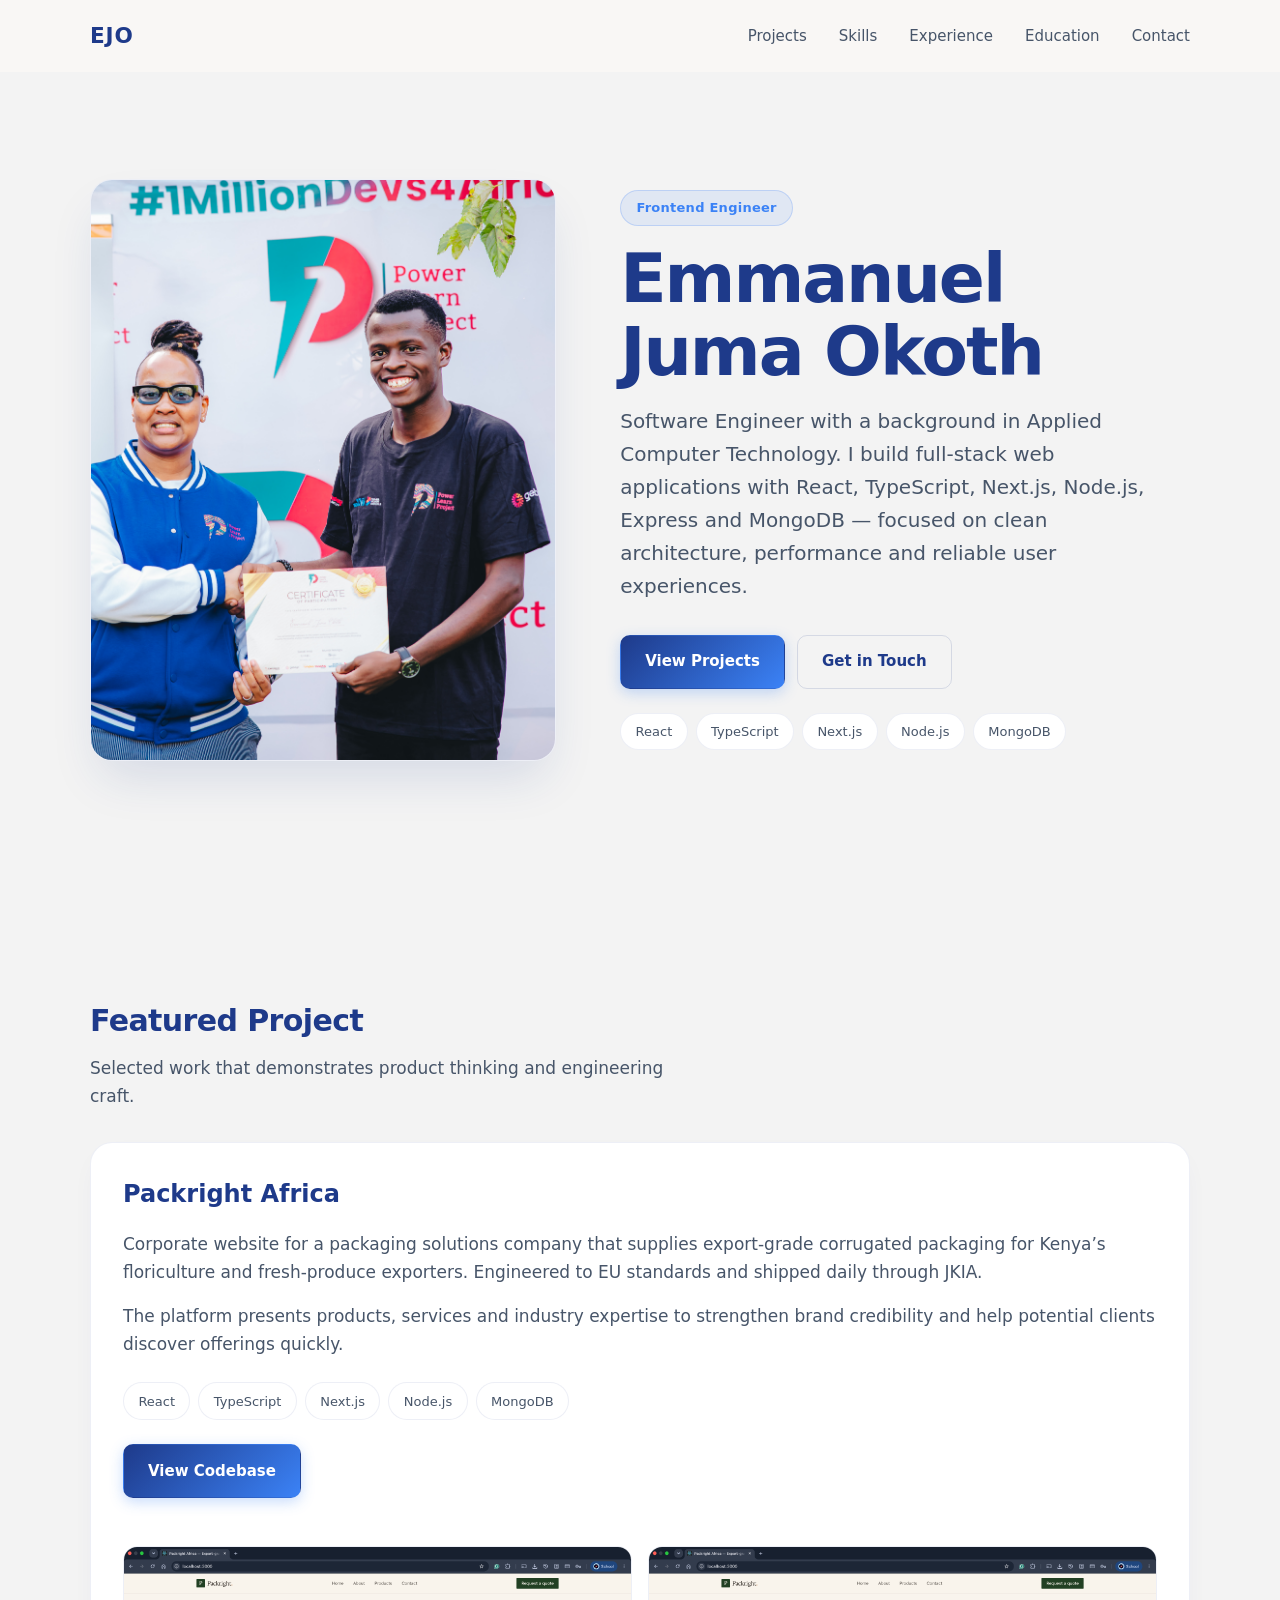
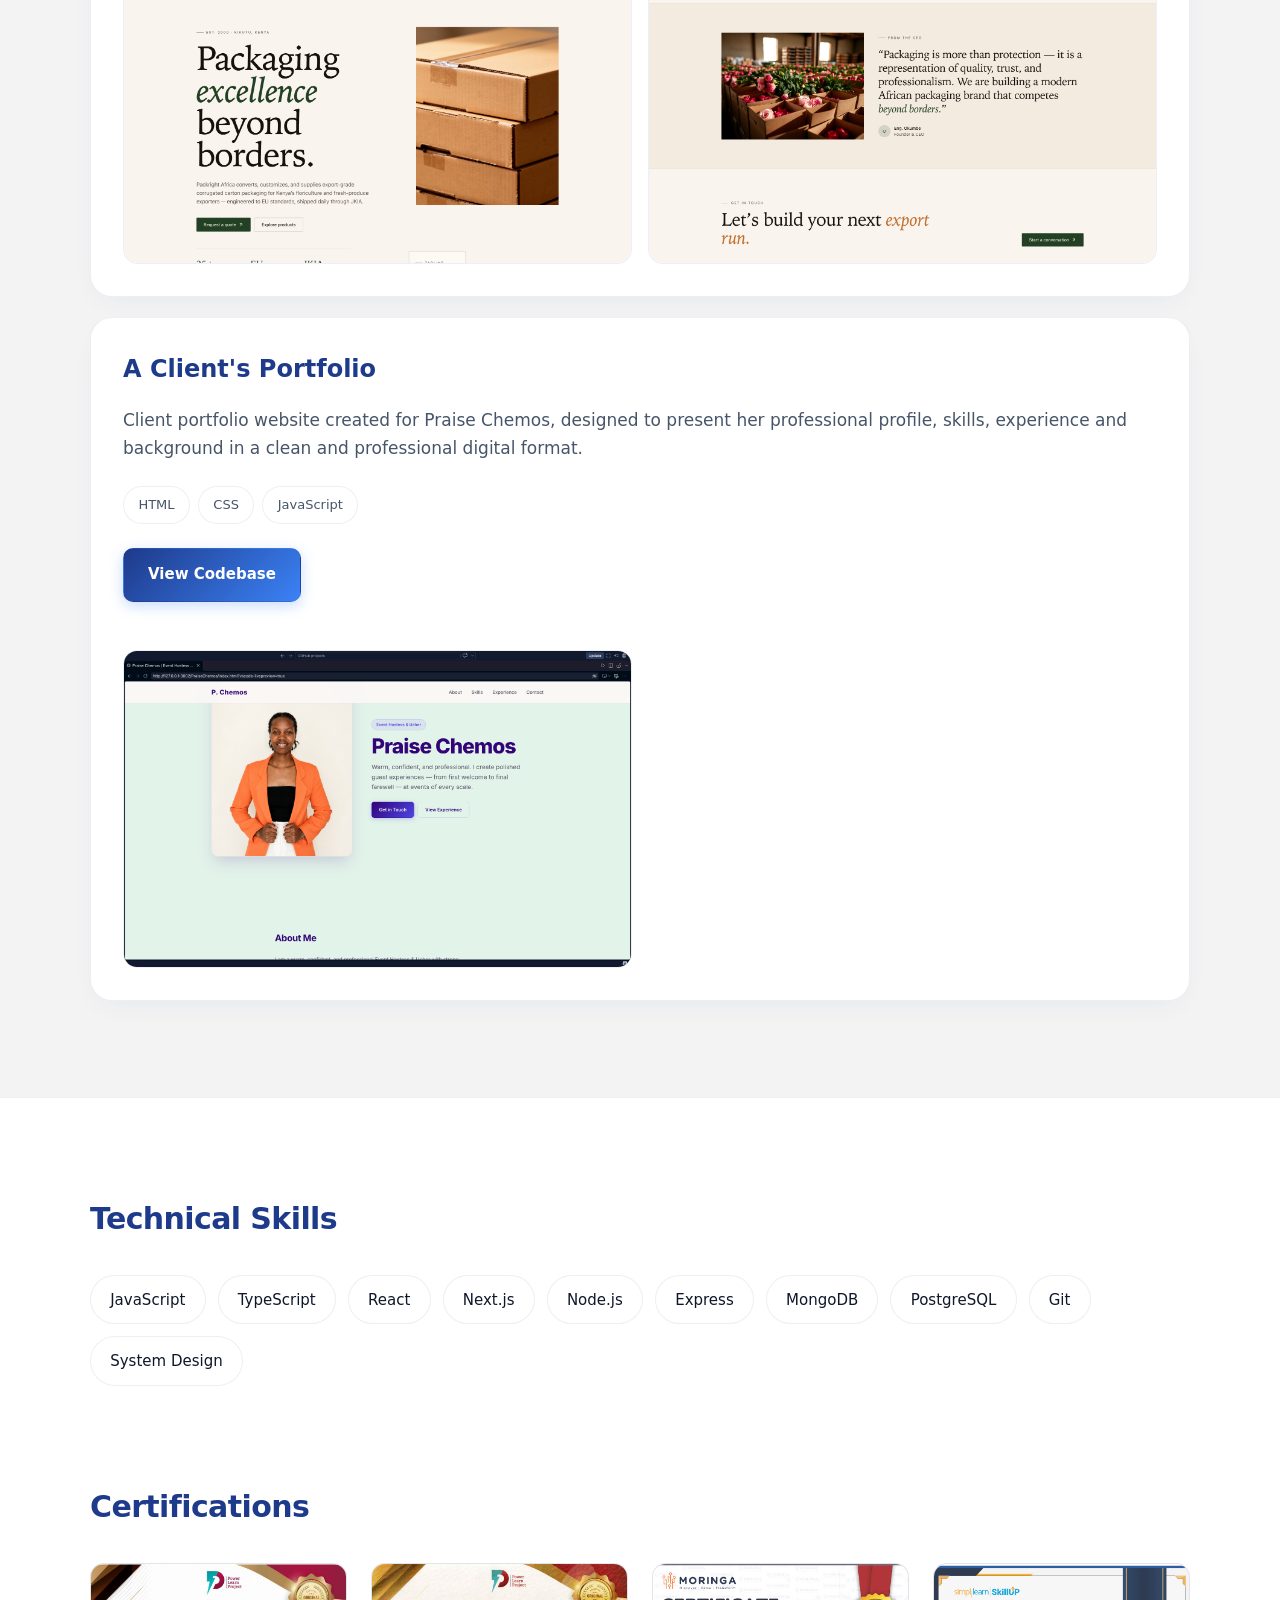
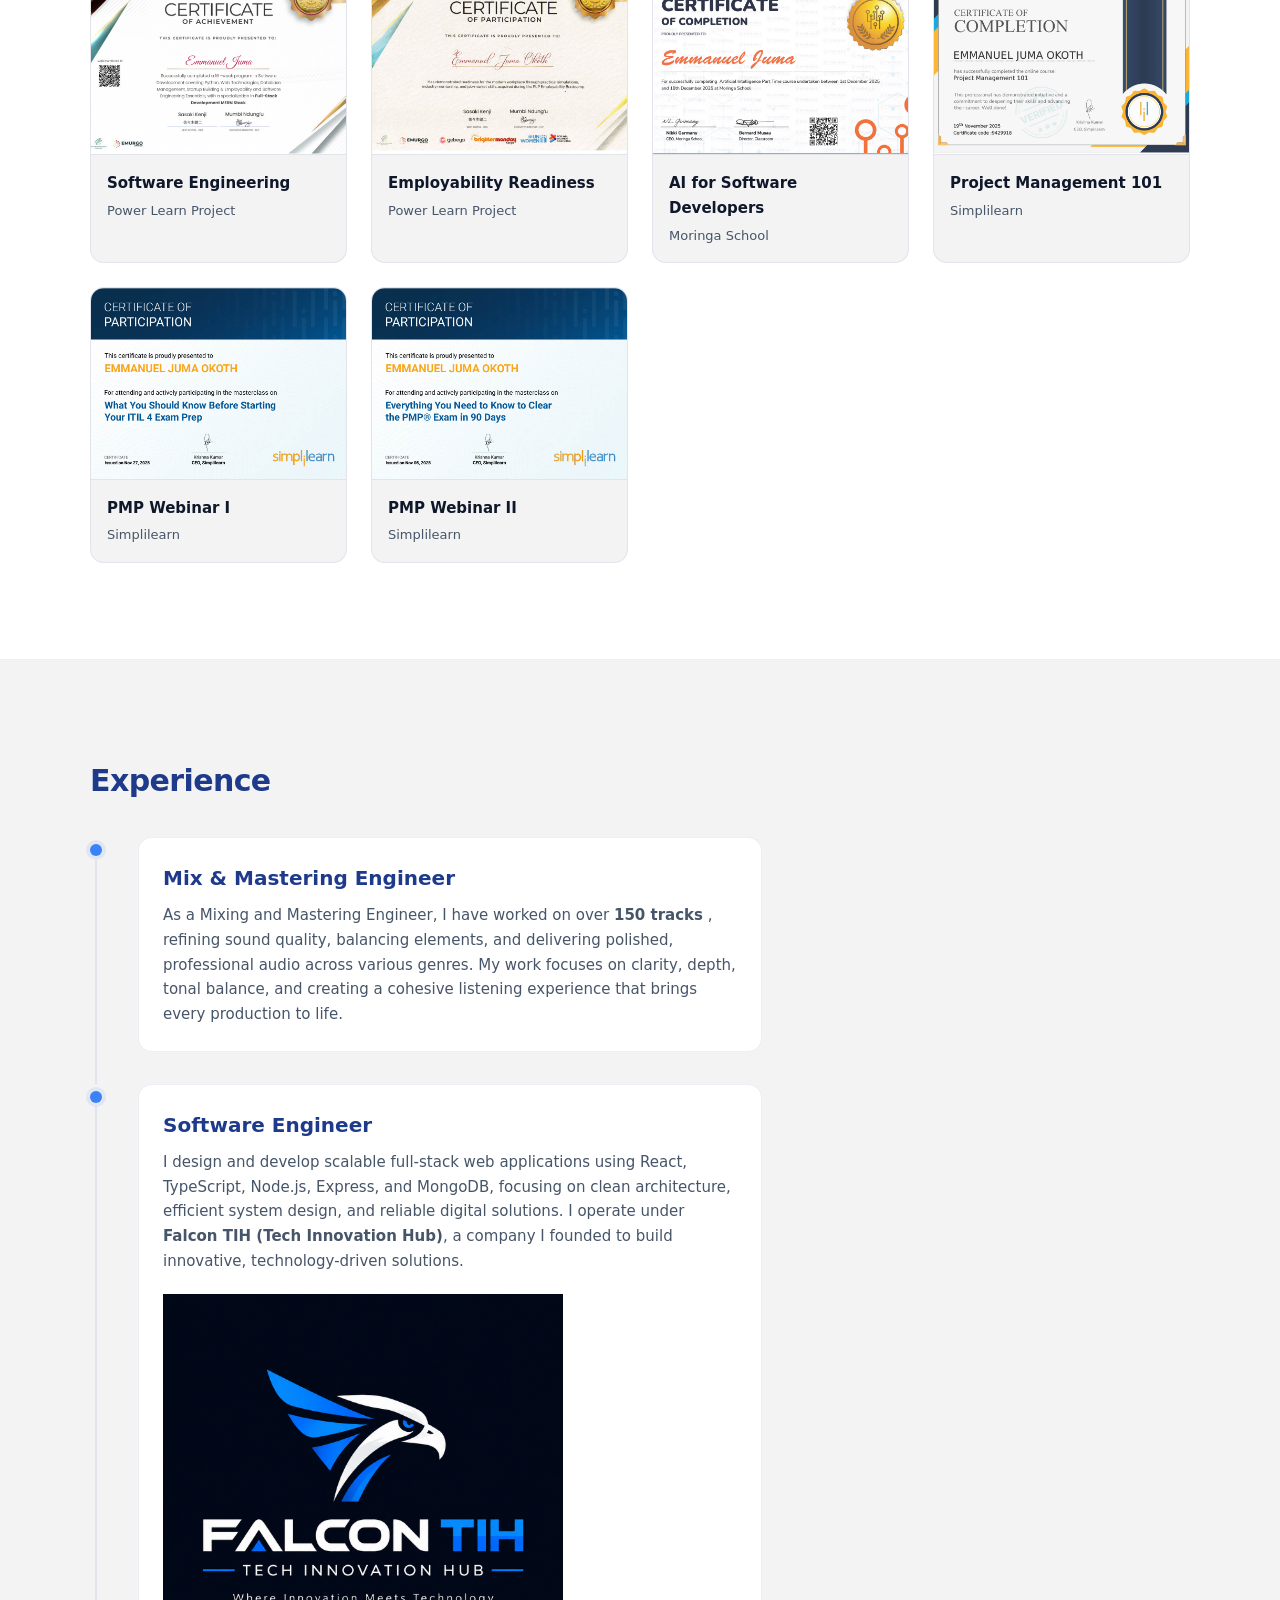
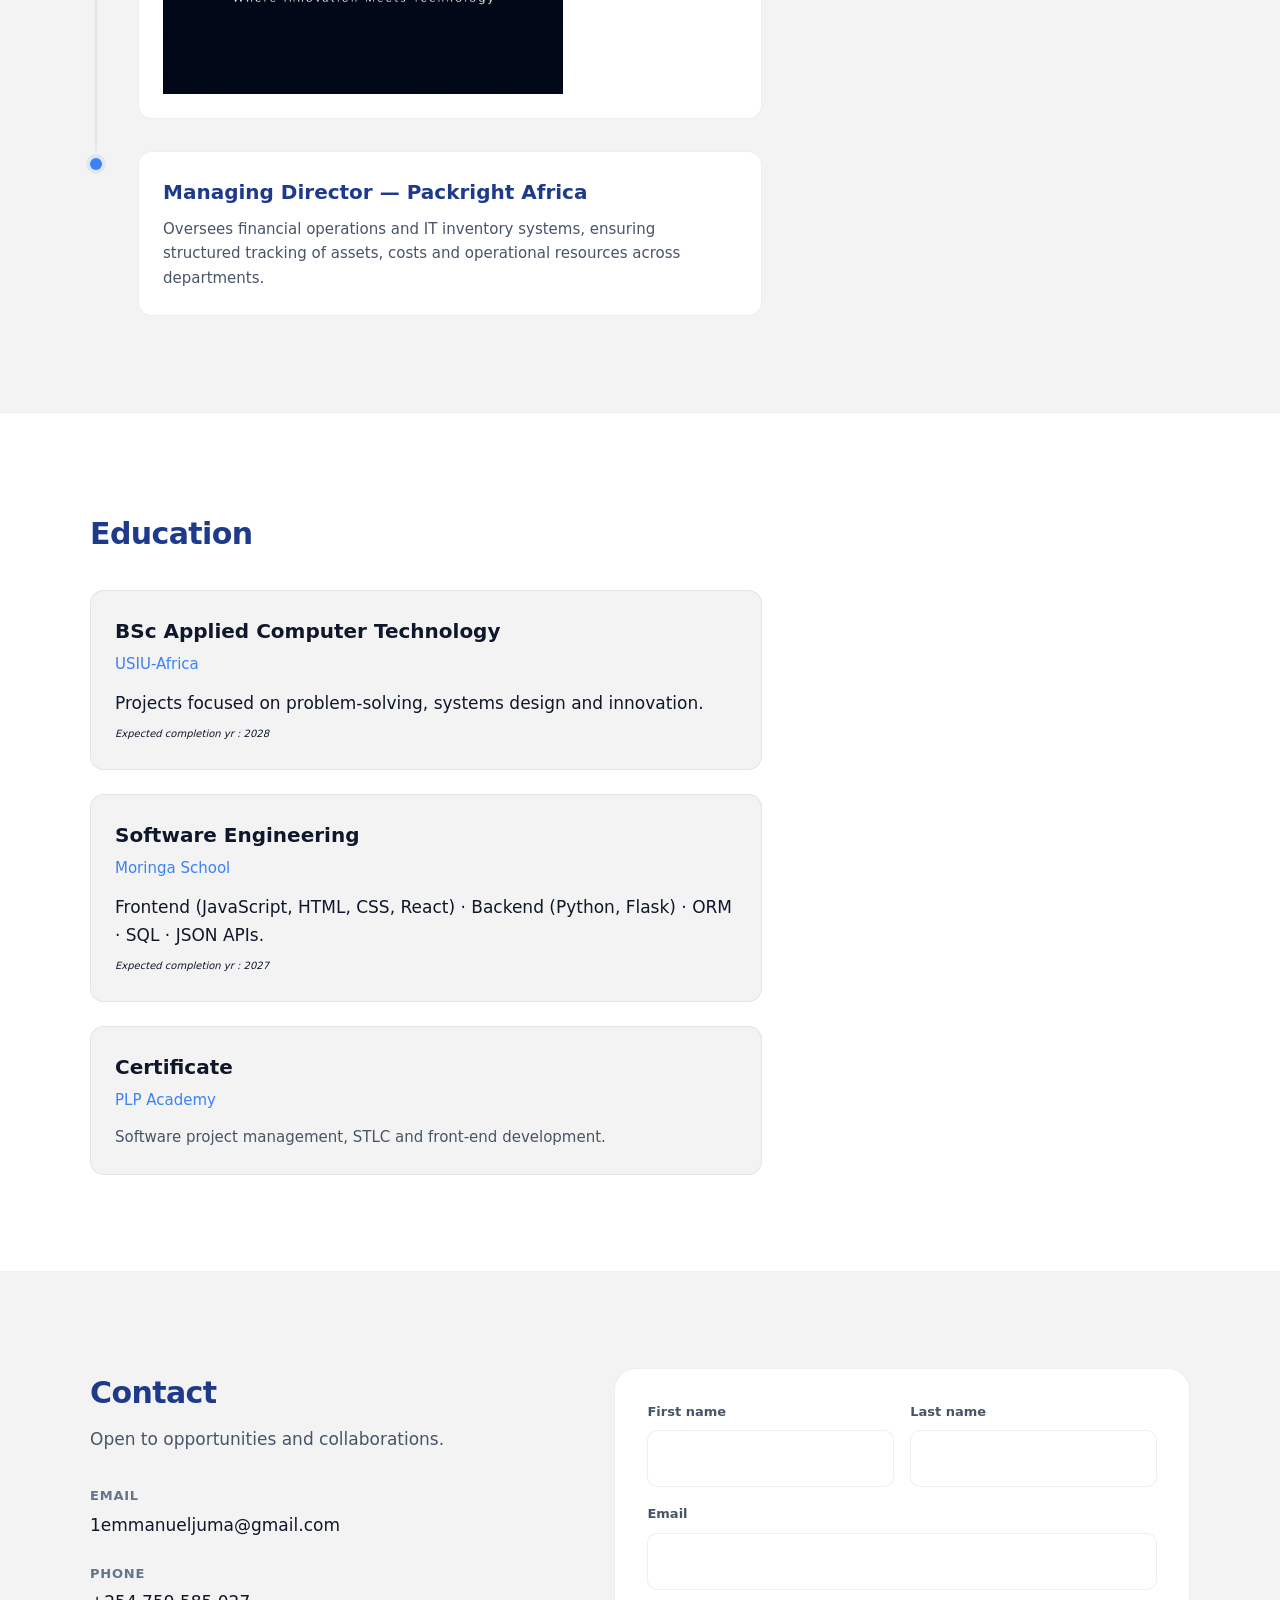
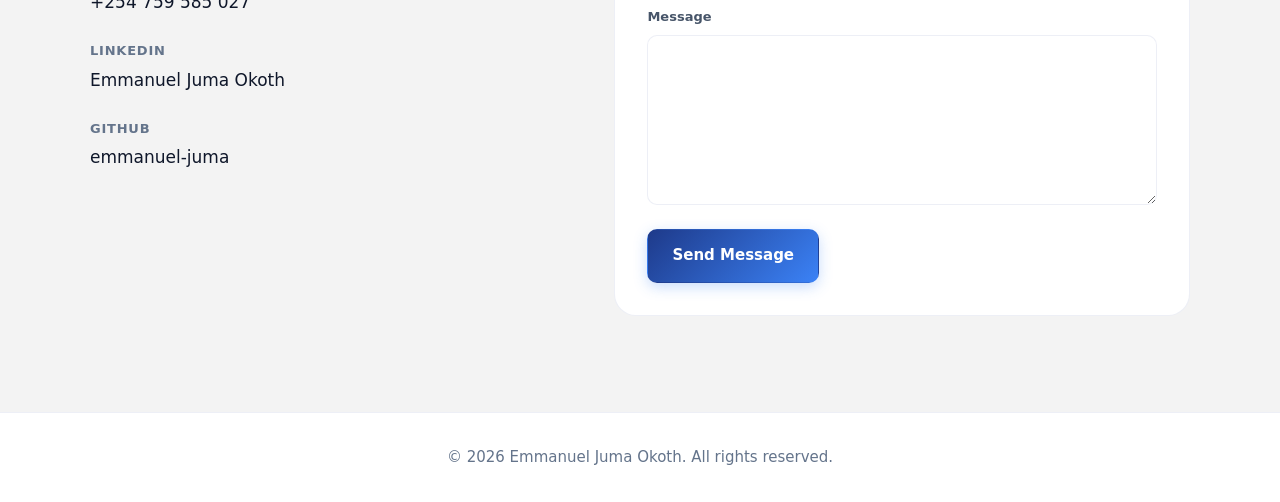
==== index.html @ f53eecf8 "changed work experience and client description" ====
<!DOCTYPE html>
<html lang="en">
<head>
  <meta charset="UTF-8" />
  <meta name="viewport" content="width=device-width, initial-scale=1.0" />
  <meta name="description" content="Emmanuel Juma Okoth — Software Engineer building full-stack applications with React, TypeScript, Next.js, Node.js and MongoDB." />
  <title>Emmanuel Juma Okoth | Software Engineer</title>

  <link rel="preconnect" href="https://fonts.googleapis.com" />
  <link rel="preconnect" href="https://fonts.gstatic.com" crossorigin />
  <link href="https://fonts.googleapis.com/css2?family=Inter:wght@400;500;600;700;800&display=swap" rel="stylesheet" />
  <link rel="stylesheet" href="portfolio.css" />
  <script src="portfolio.js" defer></script>
</head>
<body>
  <a class="skip-link" href="#main">Skip to content</a>

  <header class="header" id="header">
    <div class="container nav">
      <a href="#" class="logo" aria-label="Emmanuel Juma Okoth — Home">EJO</a>

      <nav id="nav" aria-label="Primary">
        <a href="#projects">Projects</a>
        <a href="#skills">Skills</a>
        <a href="#experience">Experience</a>
        <a href="#education">Education</a>
        <a href="#contact">Contact</a>
      </nav>

      <button
        class="menu-btn"
        id="menuBtn"
        aria-label="Toggle menu"
        aria-expanded="false"
        aria-controls="nav"
      >
        <span class="menu-icon"></span>
      </button>
    </div>
  </header>

  <main id="main">
    <!-- Hero -->
    <section class="hero" aria-labelledby="hero-heading">
      <div class="container hero-grid">
        <div class="hero-visual">
          <div class="hero-card">
            <img
              src="assets/MVK_7943.jpg"
              alt="Portrait of Emmanuel Juma Okoth"
              width="480"
              height="600"
              loading="eager"
            />
          </div>
        </div>

        <div class="hero-content">
          <p class="badge">Frontend Engineer</p>
          <h1 id="hero-heading">Emmanuel Juma Okoth</h1>
          <p class="subtitle">
            Software Engineer with a background in Applied Computer Technology.
            I build full-stack web applications with React, TypeScript, Next.js,
            Node.js, Express and MongoDB — focused on clean architecture,
            performance and reliable user experiences.
          </p>
          <div class="cta">
            <a href="#projects" class="btn primary">View Projects</a>
            <a href="#contact" class="btn ghost">Get in Touch</a>
          </div>
          <div class="chips" aria-label="Core technologies">
            <span>React</span>
            <span>TypeScript</span>
            <span>Next.js</span>
            <span>Node.js</span>
            <span>MongoDB</span>
          </div>
        </div>
      </div>
    </section>

    <!-- Projects -->
    <section id="projects" class="section" aria-labelledby="projects-heading">
      <div class="container">
        <header class="section-header">
          <h2 id="projects-heading">Featured Project</h2>
          <p class="section-lead">Selected work that demonstrates product thinking and engineering craft.</p>
        </header>

        <article class="project-card">
          <div class="project-body">
            <h3>Packright Africa</h3>
            <p>
              Corporate website for a packaging solutions company that supplies
              export-grade corrugated packaging for Kenya’s floriculture and
              fresh-produce exporters. Engineered to EU standards and shipped
              daily through JKIA.
            </p>
            <p>
              The platform presents products, services and industry expertise
              to strengthen brand credibility and help potential clients
              discover offerings quickly.
            </p>

            <div class="chips">
              <span>React</span>
              <span>TypeScript</span>
              <span>Next.js</span>
              <span>Node.js</span>
              <span>MongoDB</span>
            </div>

            <div class="project-actions">
              <a
                href="https://github.com/emmanuel-juma/Packright-Africa"
                target="_blank"
                rel="noopener noreferrer"
                class="btn primary"
              >
                View Codebase
              </a>
            </div>
          </div>

          <div class="project-gallery" aria-label="Project screenshots">
            <img src="assets/Screenshot 2026-10-05 at 4.18.38 PM.png" alt="Packright Africa — homepage" loading="lazy" />
            <img src="assets/Screenshot 2026-10-05 at 4.18.46 PM.png" alt="Packright Africa — products view" loading="lazy" />
            
          </div>
        </article>

        <article class="project-card">
          <div class="project-body">
            <h3>A Client's Portfolio</h3>
            <p>
              Client portfolio website created for Praise Chemos, designed to present her professional profile, skills, experience and background in a clean and professional digital format.
            </p>
            <div class="chips">
              <span>HTML</span>
              <span>CSS</span>
              <span>JavaScript</span>
            </div>
            <div class="project-actions">
                <a
                href="https://github.com/emmanuel-juma/Praise-Chemos"
                target="_blank"
                rel="noopener noreferrer"
                class="btn primary"
              >
                View Codebase
              </a>
            </div>
          </div>
           <div class="project-gallery" aria-label="Project screenshots">
              <img src="assets/Screenshot 2026-10-07 at 7.28.34 PM.png" alt="Praise Chemos — homepage" loading="lazy">
            </div>
        </article>
      </div>
    </section>

    <!-- Skills & Certifications -->
    <section id="skills" class="section section-alt" aria-labelledby="skills-heading">
      <div class="container">
        <header class="section-header">
          <h2 id="skills-heading">Technical Skills</h2>
        </header>

        <ul class="skills-grid">
          <li>JavaScript</li>
          <li>TypeScript</li>
          <li>React</li>
          <li>Next.js</li>
          <li>Node.js</li>
          <li>Express</li>
          <li>MongoDB</li>
          <li>PostgreSQL</li>
          <li>Git</li>
          <li>System Design</li>
        </ul>

        <header class="section-header section-header--sub">
          <h2 id="certs-heading">Certifications</h2>
        </header>

        <div class="certs-grid">
          <article class="cert-card">
            <img src="assets/1791362131242-e9491d8e-8f80-4d2a-bb1b-e94476321d9c_1.jpg" alt="Software Engineering certificate — Power Learn Project" loading="lazy" />
            <div class="cert-meta">
              <h3>Software Engineering</h3>
              <p>Power Learn Project</p>
            </div>
          </article>

          <article class="cert-card">
            <img src="assets/1791362645053-b399a846-9825-496c-a555-1e44f763dd67_1.jpg" alt="Employability Readiness certificate — Power Learn Project" loading="lazy" />
            <div class="cert-meta">
              <h3>Employability Readiness</h3>
              <p>Power Learn Project</p>
            </div>
          </article>

          <article class="cert-card">
            <img src="assets/1791362341947-6ef8224e-3f66-4c68-aab9-a69ad17c1174_1.jpg" alt="AI for Software Developers certificate — Moringa School" loading="lazy" />
            <div class="cert-meta">
              <h3>AI for Software Developers</h3>
              <p>Moringa School</p>
            </div>
          </article>

          <article class="cert-card">
            <img src="assets/1791362209930-2b272547-ccce-4faa-bf30-1cd77b368903_1.jpg" alt="Project Management 101 certificate — Simplilearn" loading="lazy" />
            <div class="cert-meta">
              <h3>Project Management 101</h3>
              <p>Simplilearn</p>
            </div>
          </article>

          <article class="cert-card">
            <img src="assets/1791362579802-5bae0c51-5332-493a-b003-fb2bd2086be4_1.jpg" alt="PMP Webinar I certificate — Simplilearn" loading="lazy" />
            <div class="cert-meta">
              <h3>PMP Webinar I</h3>
              <p>Simplilearn</p>
            </div>
          </article>

          <article class="cert-card">
            <img src="assets/1791362464400-b56d6699-5f3a-4c0b-81b5-06ec3b674a99_1.jpg" alt="PMP Webinar II certificate — Simplilearn" loading="lazy" />
            <div class="cert-meta">
              <h3>PMP Webinar II</h3>
              <p>Simplilearn</p>
            </div>
          </article>
        </div>
      </div>
    </section>

    <!-- Experience -->
    <section id="experience" class="section" aria-labelledby="experience-heading">
      <div class="container">
        <header class="section-header">
          <h2 id="experience-heading">Experience</h2>
        </header>

        <ol class="timeline">
          <li class="timeline-item">
            <div class="timeline-marker" aria-hidden="true"></div>
            <div class="timeline-content">
              <h3>Mix & Mastering Engineer</h3>
              <p>
                As a Mixing and Mastering Engineer, I have worked on over <strong>150 tracks</strong> , refining sound quality, balancing elements, and delivering polished, professional audio across various genres. My work focuses on clarity, depth, tonal balance, and creating a cohesive listening experience that brings every production to life.
              </p>
            </div>
          </li>

          <li class="timeline-item">
            <div class="timeline-marker" aria-hidden="true"></div>
            <div class="timeline-content">
              <h3>Software Engineer</h3>
              <p>
               I design and develop scalable full-stack web applications using React, TypeScript, Node.js, Express, and MongoDB, focusing on clean architecture, efficient system design, and reliable digital solutions. I operate under <strong>Falcon TIH (Tech Innovation Hub)</strong>, a company I founded to build innovative, technology-driven solutions.
              </p>
              <img src="assets/ba61d166-2e27-4fd8-9d06-df385133708d.png" alt="company logo"  style="margin-top: 20px; height: 400px; " loading="lazy">
            </div>
          </li>

          <li class="timeline-item">
            <div class="timeline-marker" aria-hidden="true"></div>
            <div class="timeline-content">
              <h3>Managing Director — Packright Africa</h3>
              <p>
                Oversees financial operations and IT inventory systems, ensuring
                structured tracking of assets, costs and operational resources
                across departments.
              </p>
            </div>
          </li>
        </ol>
      </div>
    </section>

    <!-- Education -->
    <section id="education" class="section section-alt" aria-labelledby="education-heading">
      <div class="container">
        <header class="section-header">
          <h2 id="education-heading">Education</h2>
        </header>

        <div class="edu-list">
          <article class="edu-item">
            <h3>BSc Applied Computer Technology</h3>
            <p class="edu-org">USIU-Africa</p>
            <p>Projects focused on problem-solving, systems design and innovation.</p>
            <em style="font-size: x-small;">Expected completion yr : 2028</em>
          </article>

          <article class="edu-item">
            <h3>Software Engineering</h3>
            <p class="edu-org">Moringa School</p>
            <p>
              Frontend (JavaScript, HTML, CSS, React) · Backend (Python, Flask) ·
              ORM · SQL · JSON APIs.
            </p>
            <em style="font-size: x-small;">Expected completion yr : 2027</em>
          </article>

          <article class="edu-item">
            <h3>Certificate</h3>
            <p class="edu-org">PLP Academy</p>
            <p>Software project management, STLC and front-end development.</p>
          </article>
        </div>
      </div>
    </section>

    <!-- Contact -->
    <section id="contact" class="section" aria-labelledby="contact-heading">
      <div class="container contact-grid">
        <div class="contact-info">
          <header class="section-header">
            <h2 id="contact-heading">Contact</h2>
            <p class="section-lead">Open to opportunities and collaborations.</p>
          </header>

          <ul class="contact-details">
            <li>
              <span class="label">Email</span>
              <a href="mailto:1emmanueljuma@gmail.com">1emmanueljuma@gmail.com</a>
            </li>
            <li>
              <span class="label">Phone</span>
              <a href="tel:+254759585027">+254 759 585 027</a>
            </li>
            <li>
              <span class="label">LinkedIn</span>
              <a href="https://www.linkedin.com/in/emmanuel-juma-b73774324" target="_blank" rel="noopener noreferrer">
                Emmanuel Juma Okoth
              </a>
            </li>
            <li>
              <span class="label">Github</span>
              <a href="https://github.com/emmanuel-juma" target="_blank" rel="noopener noreferrer">
                emmanuel-juma
              </a>
            </li>
          </ul>
        </div>

        <form
          class="contact-form"
          action="https://api.web3forms.com/submit"
          method="POST"
        >
          <input type="hidden" name="access_key" value="beb7c97a-b70b-4b41-a457-94638c4973c4" />
          <input type="hidden" name="subject" value="New message from portfolio" />
          <input type="checkbox" name="botcheck" class="hidden" style="display:none" />

          <div class="form-row">
            <div class="form-group">
              <label for="firstName">First name</label>
              <input id="firstName" name="first_name" type="text" required autocomplete="given-name" />
            </div>
            <div class="form-group">
              <label for="lastName">Last name</label>
              <input id="lastName" name="last_name" type="text" required autocomplete="family-name" />
            </div>
          </div>

          <div class="form-group">
            <label for="email">Email</label>
            <input id="email" name="email" type="email" required autocomplete="email" />
          </div>

          <div class="form-group">
            <label for="message">Message</label>
            <textarea id="message" name="message" rows="5" required></textarea>
          </div>

          <button type="submit" class="btn primary">Send Message</button>
        </form>
      </div>
    </section>
  </main>

  <footer class="footer">
    <div class="container">
      <p>© <span id="year"></span> Emmanuel Juma Okoth. All rights reserved.</p>
    </div>
  </footer>
</body>

</html>
---- portfolio.css ----
/* =========================================================
   EMMANUEL JUMA OKOTH — Senior portfolio
   ========================================================= */

:root {
  /* Color */
  --bg: #f3f3f3;
  --bg-elevated: #ffffff;
  --bg-soft: #f0f4ff;
  --border: rgba(30, 58, 138, 0.08);
  --border-strong: rgba(30, 58, 138, 0.14);

  --text: #0f172a;
  --text-muted: #475569;
  --text-subtle: #64748b;

  --primary: #1e3a8a;
  --secondary: #3b82f6;
  --accent: #6366f1;
  --accent-soft: rgba(59, 130, 246, 0.1);
  --accent-border: rgba(59, 130, 246, 0.22);

  /* Typography */
  --font: "Book Antiqua", system-ui, -apple-system, sans-serif;
  --text-xs: 0.8125rem;
  --text-sm: 0.9375rem;
  --text-base: 1.0625rem;
  --text-lg: 1.25rem;
  --text-xl: 1.5rem;
  --text-2xl: 1.875rem;
  --text-3xl: clamp(2.25rem, 5vw, 3.25rem);
  --text-4xl: clamp(2.75rem, 6.5vw, 4.25rem);

  /* Spacing */
  --space-1: 0.25rem;
  --space-2: 0.5rem;
  --space-3: 0.75rem;
  --space-4: 1rem;
  --space-5: 1.5rem;
  --space-6: 2rem;
  --space-7: 3rem;
  --space-8: 4rem;
  --space-9: 6rem;

  /* Layout */
  --container: 1100px;
  --radius: 14px;
  --radius-lg: 22px;
  --header-h: 72px;

  /* Motion */
  --ease: cubic-bezier(0.22, 1, 0.36, 1);
  --duration: 0.28s;
}

/* Reset */
*, *::before, *::after {
  box-sizing: border-box;
  margin: 0;
  padding: 0;
}

html {
  scroll-behavior: smooth;
  -webkit-text-size-adjust: 100%;
}

@media (prefers-reduced-motion: reduce) {
  html { scroll-behavior: auto; }
  *, *::before, *::after {
    animation-duration: 0.01ms !important;
    animation-iteration-count: 1 !important;
    transition-duration: 0.01ms !important;
  }
}

body {
  font-family: var(--font);
  font-size: var(--text-base);
  line-height: 1.65;
  color: var(--text);
  background: var(--bg);
  -webkit-font-smoothing: antialiased;
  overflow-x: hidden;
}

img {
  display: block;
  max-width: 100%;
  height: auto;
}

a {
  color: inherit;
  text-decoration: none;
}

ul, ol { list-style: none; }

button, input, textarea {
  font: inherit;
  color: inherit;
}

:focus-visible {
  outline: 2px solid var(--secondary);
  outline-offset: 3px;
}

.skip-link {
  position: absolute;
  top: -100px;
  left: var(--space-4);
  z-index: 9999;
  padding: var(--space-3) var(--space-4);
  background: var(--primary);
  color: #fff;
  border-radius: var(--radius);
  font-weight: 600;
  transition: top var(--duration) var(--ease);
}
.skip-link:focus {
  top: var(--space-4);
}

/* Layout */
.container {
  width: min(100% - 2.5rem, var(--container));
  margin-inline: auto;
}

.section {
  padding-block: var(--space-9);
}

.section-alt {
  background: var(--bg-elevated);
  border-block: 1px solid var(--border);
}

.section-header {
  margin-bottom: var(--space-6);
  max-width: 36rem;
}

.section-header--sub {
  margin-top: var(--space-9);
}

.section-header h2 {
  font-size: var(--text-2xl);
  font-weight: 700;
  letter-spacing: -0.02em;
  color: var(--primary);
  margin-bottom: var(--space-2);
}

.section-lead {
  color: var(--text-muted);
  font-size: var(--text-base);
}

/* Header */
.header {
  position: fixed;
  inset: 0 0 auto 0;
  height: var(--header-h);
  z-index: 1000;
  background: rgba(250, 248, 245, 0.88);
  backdrop-filter: blur(16px);
  -webkit-backdrop-filter: blur(16px);
  border-bottom: 1px solid transparent;
  transition: border-color var(--duration) var(--ease), background var(--duration) var(--ease);
}

.header.scrolled {
  border-bottom-color: var(--border);
  background: rgba(250, 248, 245, 0.96);
}

.nav {
  display: flex;
  align-items: center;
  justify-content: space-between;
  height: var(--header-h);
}

.logo {
  font-size: 1.35rem;
  font-weight: 800;
  letter-spacing: 0.04em;
  color: var(--primary);
  transition: color var(--duration) var(--ease);
}
.logo:hover { color: var(--secondary); }

nav {
  display: flex;
  align-items: center;
  gap: var(--space-6);
}

nav a {
  position: relative;
  font-size: var(--text-sm);
  font-weight: 500;
  color: var(--text-muted);
  transition: color var(--duration) var(--ease);
}
nav a:hover,
nav a:focus-visible {
  color: var(--primary);
}
nav a::after {
  content: "";
  position: absolute;
  left: 0;
  bottom: -6px;
  width: 0;
  height: 2px;
  border-radius: 2px;
  background: linear-gradient(90deg, var(--primary), var(--secondary));
  transition: width var(--duration) var(--ease);
}
nav a:hover::after,
nav a:focus-visible::after {
  width: 100%;
}

.menu-btn {
  display: none;
  width: 44px;
  height: 44px;
  border: none;
  background: transparent;
  cursor: pointer;
  place-items: center;
}

.menu-icon,
.menu-icon::before,
.menu-icon::after {
  display: block;
  width: 22px;
  height: 2px;
  background: var(--primary);
  border-radius: 2px;
  transition: transform var(--duration) var(--ease), opacity var(--duration) var(--ease);
}
.menu-icon { position: relative; }
.menu-icon::before,
.menu-icon::after {
  content: "";
  position: absolute;
  left: 0;
}
.menu-icon::before { top: -7px; }
.menu-icon::after { top: 7px; }

.menu-btn[aria-expanded="true"] .menu-icon {
  background: transparent;
}
.menu-btn[aria-expanded="true"] .menu-icon::before {
  top: 0;
  transform: rotate(45deg);
}
.menu-btn[aria-expanded="true"] .menu-icon::after {
  top: 0;
  transform: rotate(-45deg);
}

/* Hero — large photo card (same treatment as Praise) */
.hero {
  padding-top: calc(var(--header-h) + var(--space-8));
  padding-bottom: var(--space-9);
  min-height: 100svh;
  display: flex;
  align-items: center;
}

.hero-grid {
  display: grid;
  grid-template-columns: 0.9fr 1.1fr;
  gap: var(--space-8);
  align-items: center;
}

.hero-card {
  position: relative;
  border-radius: var(--radius-lg);
  overflow: hidden;
  border: 1px solid var(--border);
  box-shadow:
    0 25px 50px -12px rgba(30, 58, 138, 0.15),
    0 0 0 1px rgba(255, 255, 255, 0.6) inset;
  background: var(--bg-elevated);
}

.hero-card img {
  width: 100%;
  aspect-ratio: 4 / 5;
  object-fit: cover;
  object-position: center top;
  display: block;
}

.badge {
  display: inline-flex;
  align-items: center;
  padding: 0.4rem 0.95rem;
  margin-bottom: var(--space-4);
  font-size: var(--text-xs);
  font-weight: 600;
  letter-spacing: 0.02em;
  color: var(--secondary);
  background: var(--accent-soft);
  border: 1px solid var(--accent-border);
  border-radius: 999px;
}

.hero h1 {
  font-size: var(--text-4xl);
  font-weight: 800;
  line-height: 1.08;
  letter-spacing: -0.03em;
  color: var(--primary);
  margin-bottom: var(--space-4);
}

.subtitle {
  color: var(--text-muted);
  font-size: var(--text-lg);
  max-width: 34rem;
  margin-bottom: var(--space-6);
}

.cta {
  display: flex;
  flex-wrap: wrap;
  gap: var(--space-3);
  margin-bottom: var(--space-5);
}

.chips {
  display: flex;
  flex-wrap: wrap;
  gap: var(--space-2);
}

.chips span {
  padding: 0.45rem 0.9rem;
  font-size: var(--text-xs);
  font-weight: 500;
  color: var(--text-muted);
  background: var(--bg-elevated);
  border: 1px solid var(--border);
  border-radius: 999px;
  transition: background var(--duration) var(--ease), border-color var(--duration) var(--ease), color var(--duration) var(--ease);
}
.chips span:hover {
  color: var(--primary);
  background: var(--accent-soft);
  border-color: var(--accent-border);
}

/* Buttons */
.btn {
  display: inline-flex;
  align-items: center;
  justify-content: center;
  gap: 0.5rem;
  padding: 0.85rem 1.5rem;
  font-size: var(--text-sm);
  font-weight: 600;
  border-radius: 10px;
  border: 1px solid transparent;
  cursor: pointer;
  transition: transform var(--duration) var(--ease), box-shadow var(--duration) var(--ease), background var(--duration) var(--ease), border-color var(--duration) var(--ease);
}
.btn:active { transform: translateY(1px); }

.btn.primary {
  color: #fff;
  background: linear-gradient(135deg, var(--primary), var(--secondary));
  box-shadow: 0 4px 14px rgba(59, 130, 246, 0.28);
}
.btn.primary:hover {
  transform: translateY(-2px);
  box-shadow: 0 8px 24px rgba(59, 130, 246, 0.35);
}

.btn.ghost {
  color: var(--primary);
  background: transparent;
  border-color: var(--border-strong);
}
.btn.ghost:hover {
  background: var(--bg-soft);
  border-color: var(--secondary);
  transform: translateY(-2px);
}

/* Project */
.project-card {
  display: grid;
  gap: var(--space-7);
  padding: var(--space-6);
  background: var(--bg-elevated);
  border: 1px solid var(--border);
  border-radius: var(--radius-lg);
  box-shadow: 0 10px 30px -12px rgba(30, 58, 138, 0.08);
  margin-top: 20px;
}

.project-body h3 {
  font-size: var(--text-xl);
  font-weight: 700;
  color: var(--primary);
  margin-bottom: var(--space-4);
}

.project-body p {
  color: var(--text-muted);
  margin-bottom: var(--space-4);
}

.project-body .chips {
  margin: var(--space-5) 0;
}

.project-actions {
  margin-top: var(--space-4);
}

.project-gallery {
  display: grid;
  grid-template-columns: repeat(2, 1fr);
  gap: var(--space-4);
}

.project-gallery img {
  width: 100%;
  border-radius: var(--radius);
  border: 1px solid var(--border);
  object-fit: cover;
  aspect-ratio: 16 / 10;
  transition: transform var(--duration) var(--ease);
}
.project-gallery img:hover {
  transform: scale(1.02);
}

/* Skills */
.skills-grid {
  display: flex;
  flex-wrap: wrap;
  gap: var(--space-3);
}

.skills-grid li {
  padding: 0.7rem 1.2rem;
  font-size: var(--text-sm);
  font-weight: 500;
  background: var(--bg-elevated);
  border: 1px solid var(--border);
  border-radius: 999px;
  transition: background var(--duration) var(--ease), border-color var(--duration) var(--ease), transform var(--duration) var(--ease), color var(--duration) var(--ease);
}
.skills-grid li:hover {
  background: linear-gradient(135deg, var(--primary), var(--secondary));
  color: #fff;
  border-color: transparent;
  transform: translateY(-2px);
}

/* Certifications */
.certs-grid {
  display: grid;
  grid-template-columns: repeat(auto-fill, minmax(250px, 1fr));
  gap: var(--space-5);
}

.cert-card {
  background: var(--bg);
  border: 1px solid var(--border);
  border-radius: var(--radius);
  overflow: hidden;
  transition: border-color var(--duration) var(--ease), transform var(--duration) var(--ease), box-shadow var(--duration) var(--ease);
}
.cert-card:hover {
  border-color: var(--accent-border);
  transform: translateY(-4px);
  box-shadow: 0 12px 28px -10px rgba(30, 58, 138, 0.12);
}

.cert-card img {
  width: 100%;
  aspect-ratio: 4 / 3;
  object-fit: cover;
  border-bottom: 1px solid var(--border);
}

.cert-meta {
  padding: var(--space-4);
}
.cert-meta h3 {
  font-size: var(--text-sm);
  font-weight: 600;
  margin-bottom: var(--space-1);
}
.cert-meta p {
  font-size: var(--text-xs);
  color: var(--text-muted);
}

/* Timeline */
.timeline {
  position: relative;
  display: flex;
  flex-direction: column;
  gap: var(--space-6);
  max-width: 42rem;
}

.timeline-item {
  position: relative;
  padding-left: var(--space-7);
}

.timeline-marker {
  position: absolute;
  left: 0;
  top: 0.45rem;
  width: 12px;
  height: 12px;
  border-radius: 50%;
  background: var(--secondary);
  box-shadow: 0 0 0 4px var(--accent-soft);
}

.timeline-item:not(:last-child)::before {
  content: "";
  position: absolute;
  left: 5px;
  top: 1.4rem;
  width: 2px;
  height: calc(100% + var(--space-6) - 1.4rem);
  background: var(--border);
}

.timeline-content {
  padding: var(--space-5);
  background: var(--bg-elevated);
  border: 1px solid var(--border);
  border-radius: var(--radius);
  transition: border-color var(--duration) var(--ease), transform var(--duration) var(--ease);
}
.timeline-content:hover {
  border-color: var(--accent-border);
  transform: translateX(6px);
}

.timeline-content h3 {
  font-size: var(--text-lg);
  font-weight: 600;
  color: var(--primary);
  margin-bottom: var(--space-2);
}
.timeline-content p {
  color: var(--text-muted);
  font-size: var(--text-sm);
}

/* Education */
.edu-list {
  display: grid;
  gap: var(--space-5);
  max-width: 42rem;
}

.edu-item {
  padding: var(--space-5);
  background: var(--bg);
  border: 1px solid var(--border);
  border-radius: var(--radius);
  transition: border-color var(--duration) var(--ease);
}
.edu-item:hover {
  border-color: var(--border-strong);
}

.edu-item h3 {
  font-size: var(--text-lg);
  font-weight: 600;
  margin-bottom: var(--space-1);
}
.edu-org {
  font-size: var(--text-sm);
  color: var(--secondary);
  font-weight: 500;
  margin-bottom: var(--space-3);
}
.edu-item p:last-child {
  color: var(--text-muted);
  font-size: var(--text-sm);
}

/* Contact */
.contact-grid {
  display: grid;
  grid-template-columns: 1fr 1.25fr;
  gap: var(--space-8);
  align-items: start;
}

.contact-details {
  display: flex;
  flex-direction: column;
  gap: var(--space-5);
  margin-top: var(--space-5);
}

.contact-details li {
  display: flex;
  flex-direction: column;
  gap: var(--space-1);
}

.contact-details .label {
  font-size: var(--text-xs);
  font-weight: 600;
  text-transform: uppercase;
  letter-spacing: 0.06em;
  color: var(--text-subtle);
}

.contact-details a {
  font-weight: 500;
  color: var(--text);
  transition: color var(--duration) var(--ease);
}
.contact-details a:hover {
  color: var(--secondary);
}

.contact-form {
  display: flex;
  flex-direction: column;
  gap: var(--space-4);
  padding: var(--space-6);
  background: var(--bg-elevated);
  border: 1px solid var(--border);
  border-radius: var(--radius-lg);
}

.form-row {
  display: grid;
  grid-template-columns: 1fr 1fr;
  gap: var(--space-4);
}

.form-group {
  display: flex;
  flex-direction: column;
  gap: var(--space-2);
}

.form-group label {
  font-size: var(--text-xs);
  font-weight: 600;
  color: var(--text-muted);
}

.form-group input,
.form-group textarea {
  width: 100%;
  padding: 0.85rem 1rem;
  background: #fff;
  border: 1.5px solid var(--border);
  border-radius: 10px;
  transition: border-color var(--duration) var(--ease), box-shadow var(--duration) var(--ease);
}

.form-group input:focus,
.form-group textarea:focus {
  outline: none;
  border-color: var(--secondary);
  box-shadow: 0 0 0 3px rgba(59, 130, 246, 0.12);
}

.form-group textarea {
  resize: vertical;
  min-height: 140px;
}

.contact-form .btn {
  align-self: flex-start;
  margin-top: var(--space-2);
}

/* Footer */
.footer {
  padding: var(--space-6) 0;
  text-align: center;
  font-size: var(--text-sm);
  color: var(--text-subtle);
  border-top: 1px solid var(--border);
  background: var(--bg-elevated);
}

/* =========================================================
   RESPONSIVE
   ========================================================= */

@media (max-width: 960px) {
  .hero-grid {
    grid-template-columns: 1fr;
    gap: var(--space-7);
    text-align: center;
  }

  .hero-visual {
    order: -1;
    max-width: 340px;
    margin-inline: auto;
  }

  .subtitle {
    margin-inline: auto;
  }

  .cta,
  .chips {
    justify-content: center;
  }

  .contact-grid {
    grid-template-columns: 1fr;
    gap: var(--space-7);
  }

  .project-gallery {
    grid-template-columns: 1fr 1fr;
  }
}

@media (max-width: 768px) {
  .menu-btn {
    display: grid;
  }

  nav {
    position: fixed;
    top: var(--header-h);
    left: 0;
    right: 0;
    flex-direction: column;
    gap: 0;
    padding: var(--space-4) 0;
    background: rgba(250, 248, 245, 0.98);
    border-bottom: 1px solid var(--border);
    transform: translateY(-120%);
    opacity: 0;
    visibility: hidden;
    transition: transform var(--duration) var(--ease), opacity var(--duration) var(--ease), visibility var(--duration);
  }

  nav.open {
    transform: translateY(0);
    opacity: 1;
    visibility: visible;
  }

  nav a {
    width: 100%;
    padding: var(--space-4) var(--space-5);
    text-align: center;
  }
  nav a::after { display: none; }

  .section {
    padding-block: var(--space-8);
  }

  .form-row {
    grid-template-columns: 1fr;
  }
}

@media (max-width: 520px) {
  .container {
    width: min(100% - 1.75rem, var(--container));
  }

  .project-gallery {
    grid-template-columns: 1fr;
  }

  .btn {
    width: 100%;
  }

  .cta {
    flex-direction: column;
  }

  .skills-grid li {
    flex: 1 1 calc(50% - var(--space-3));
    text-align: center;
  }

  .hero-visual {
    max-width: 280px;
  }
}
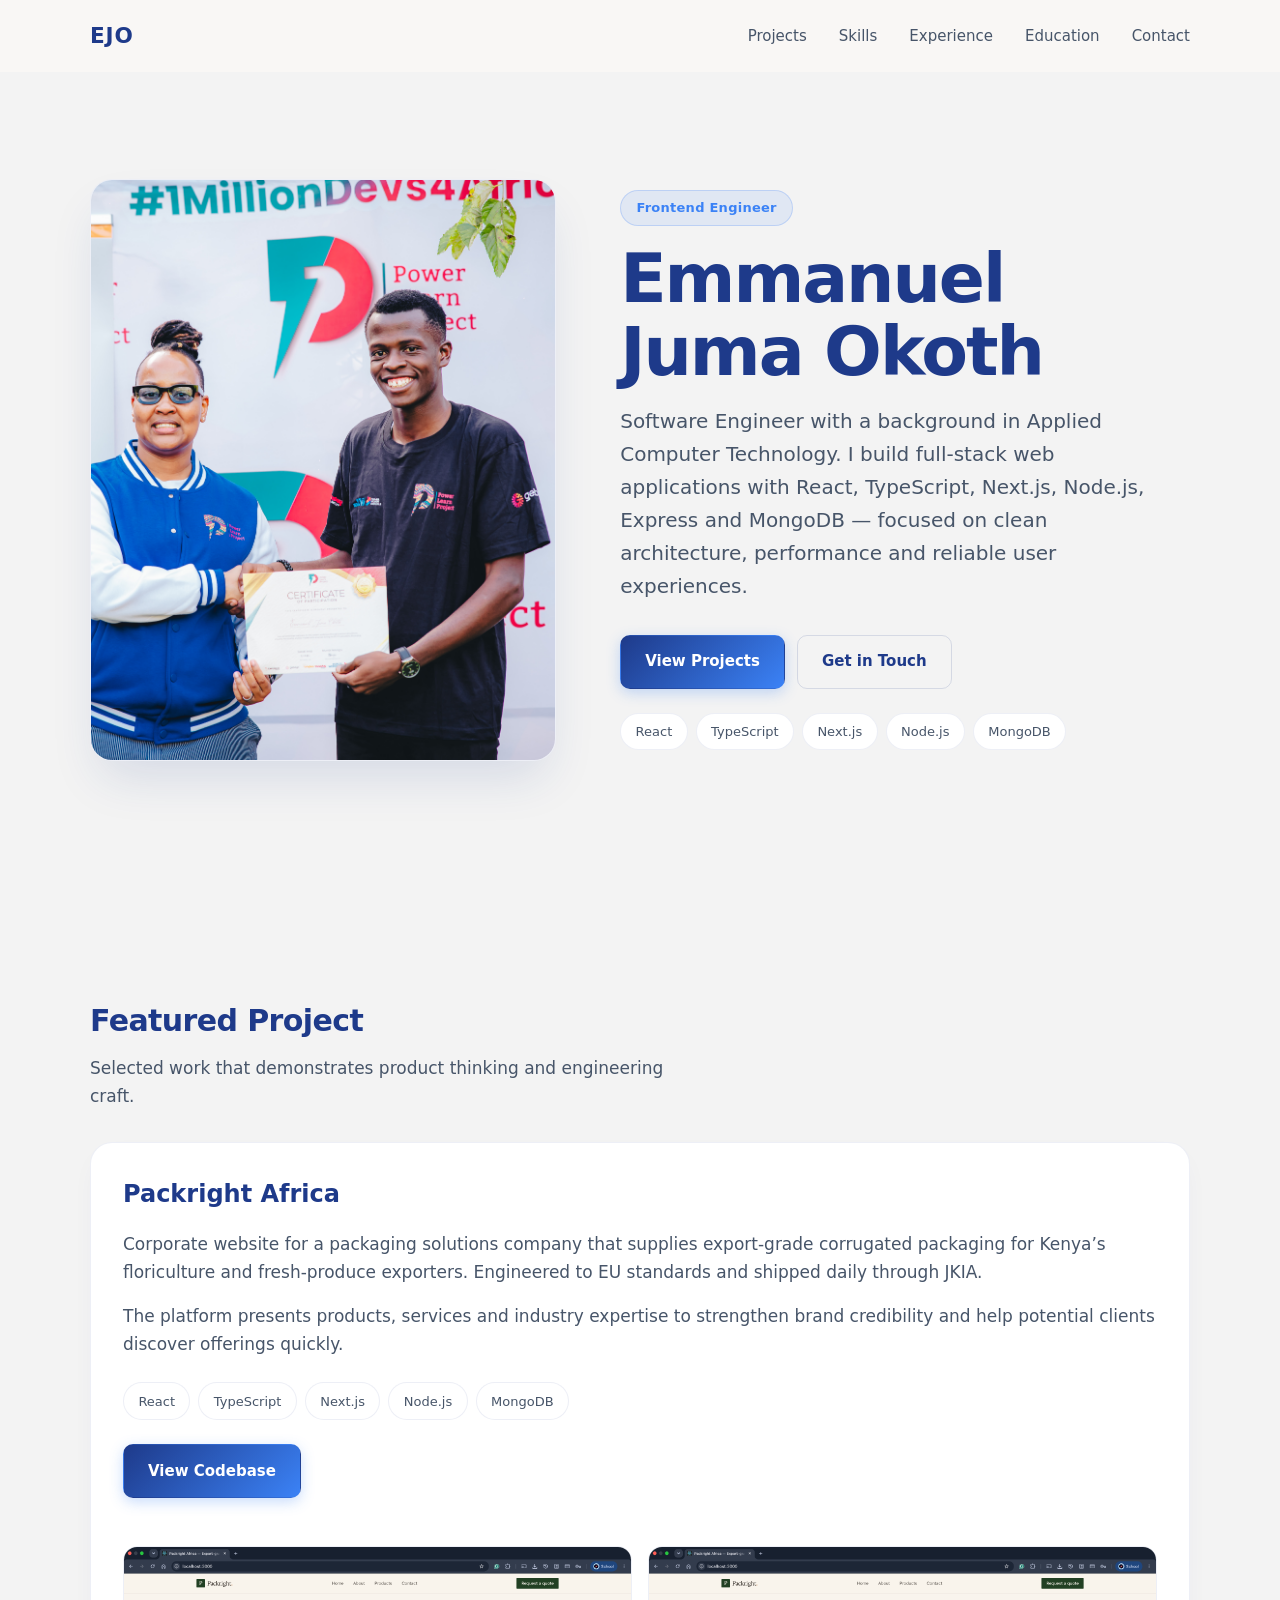
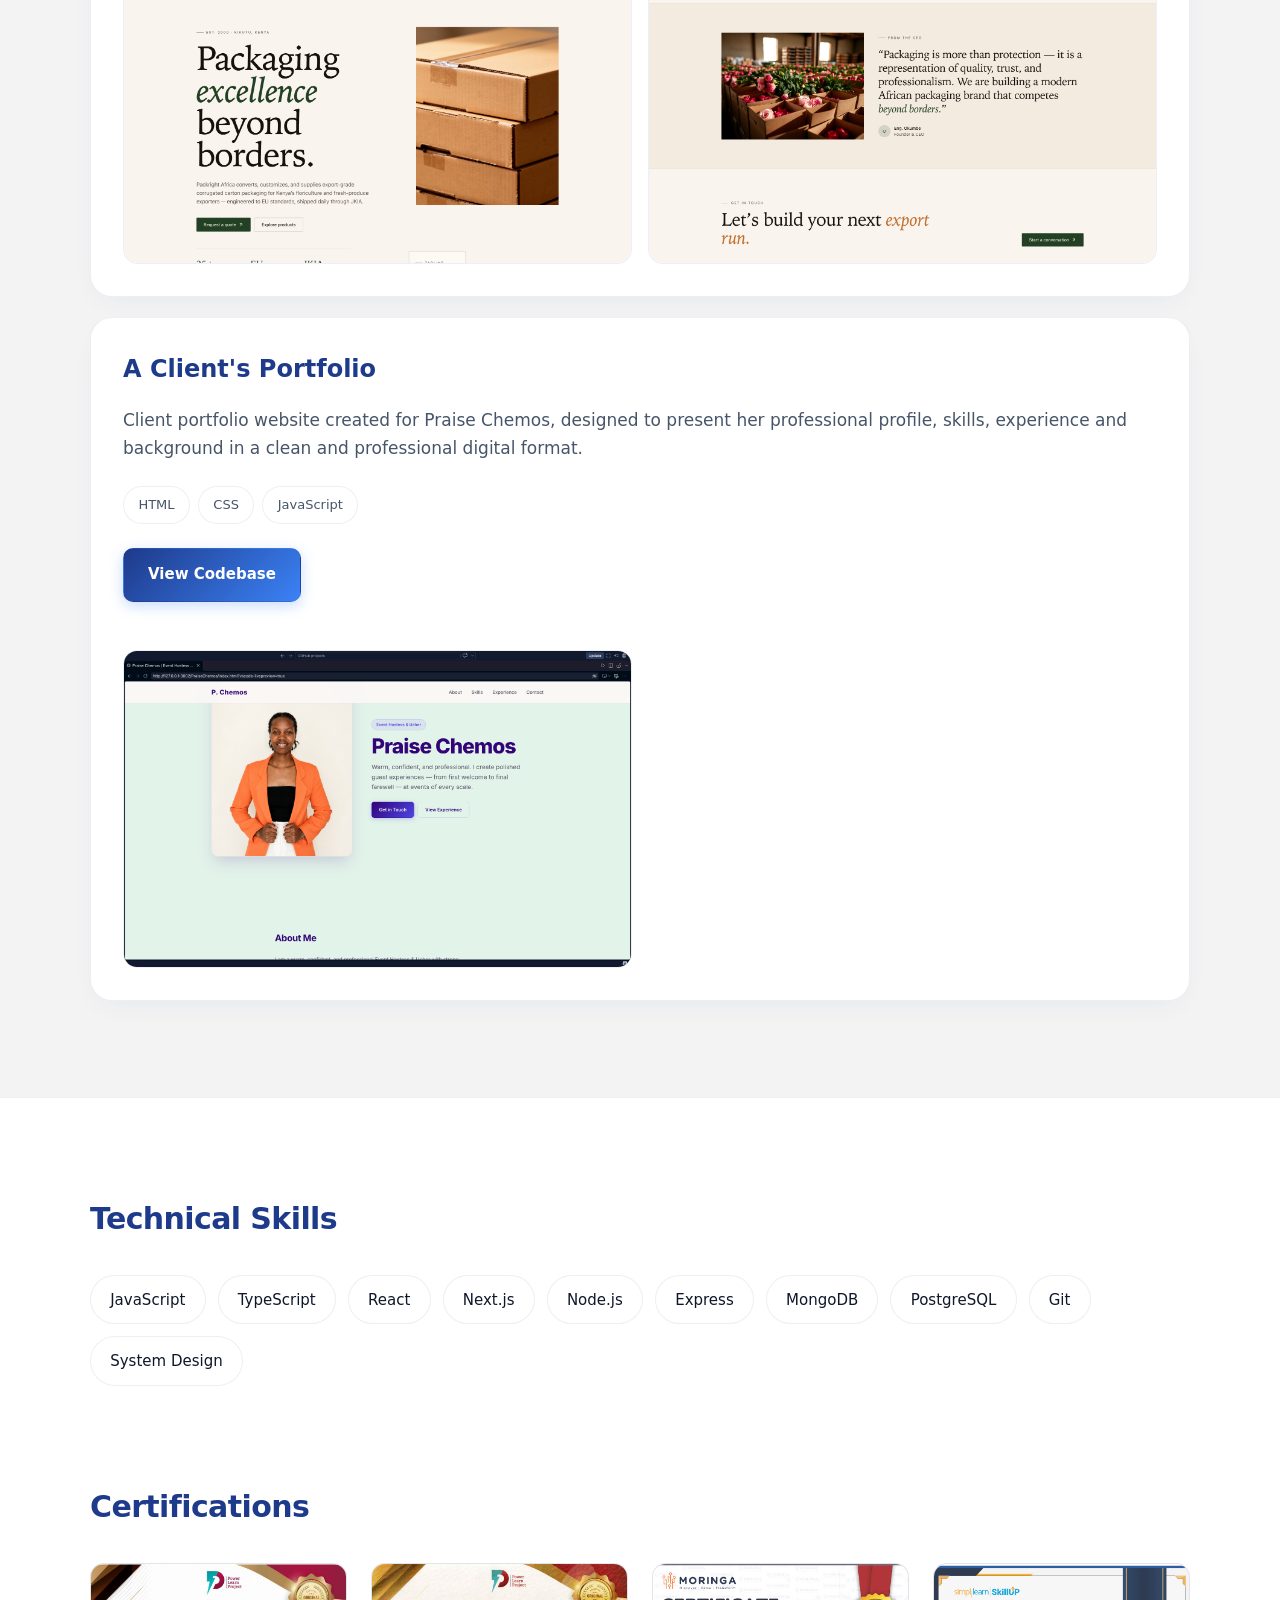
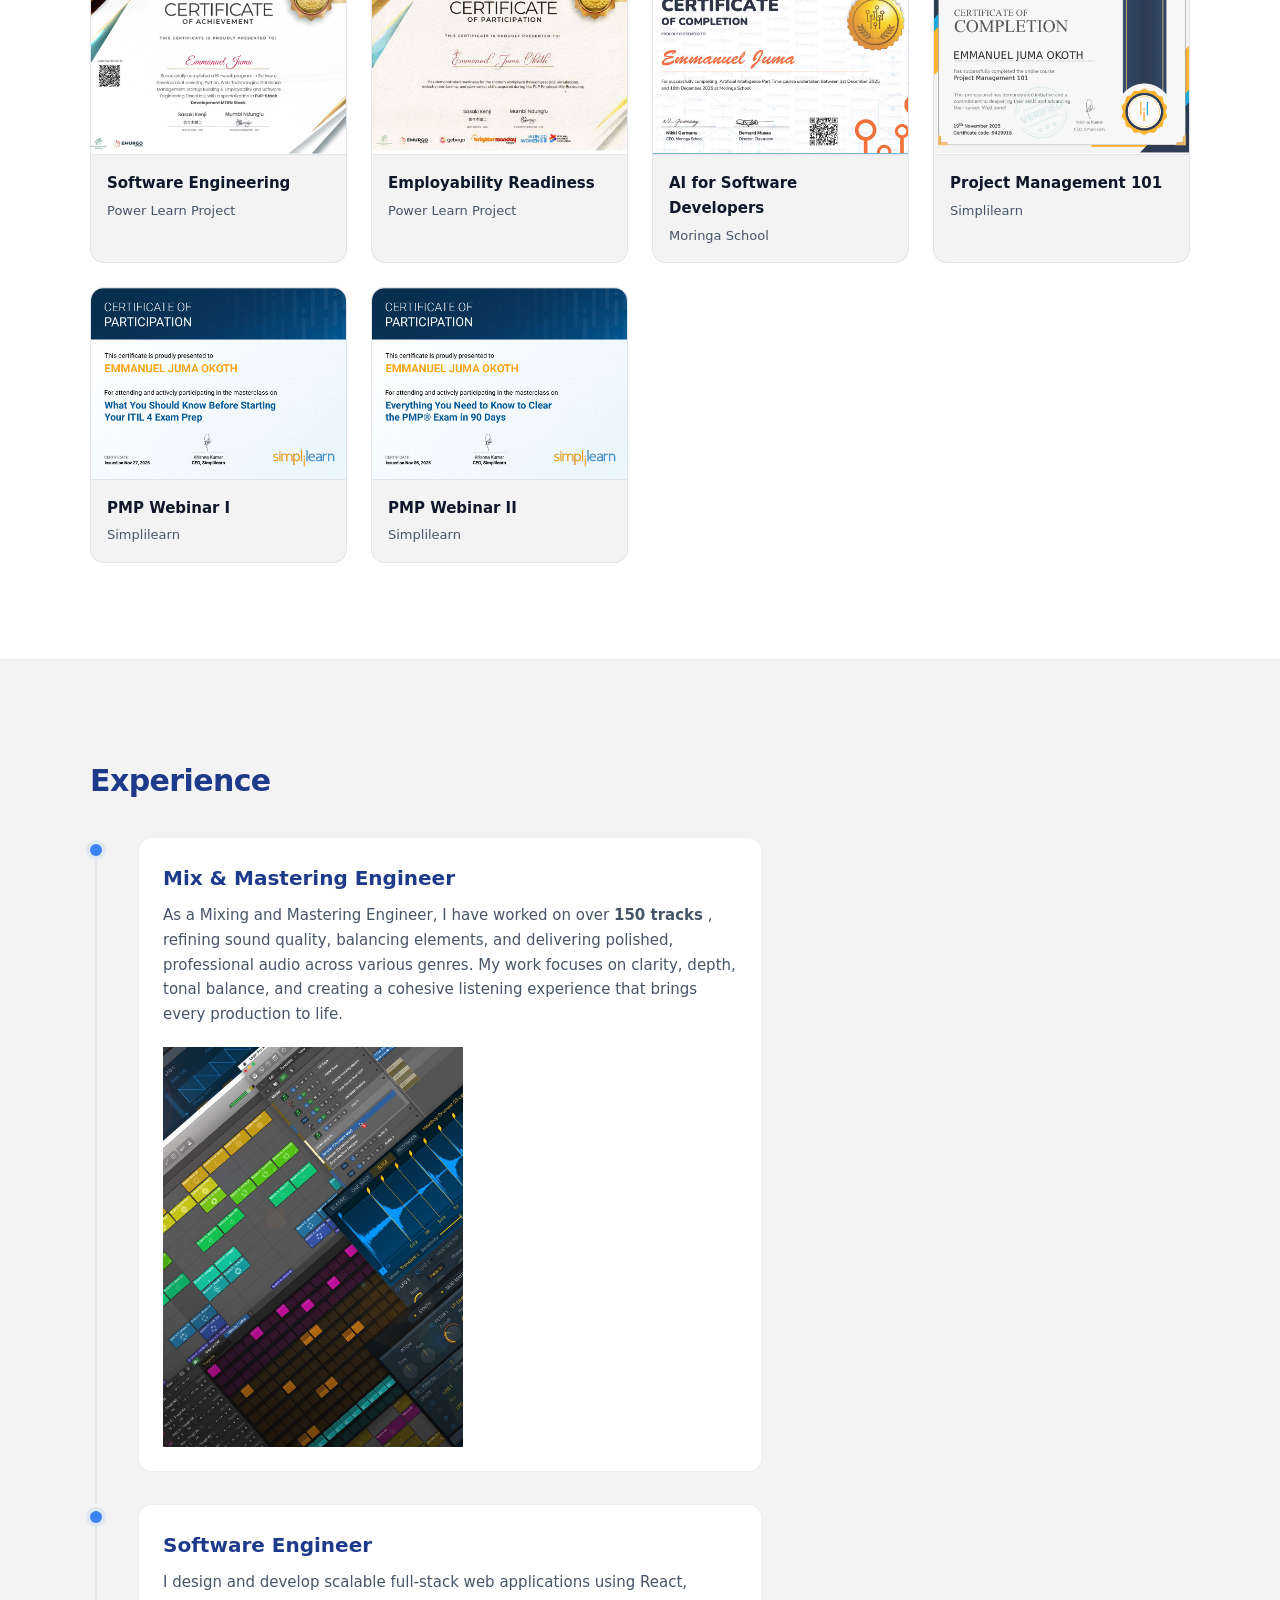
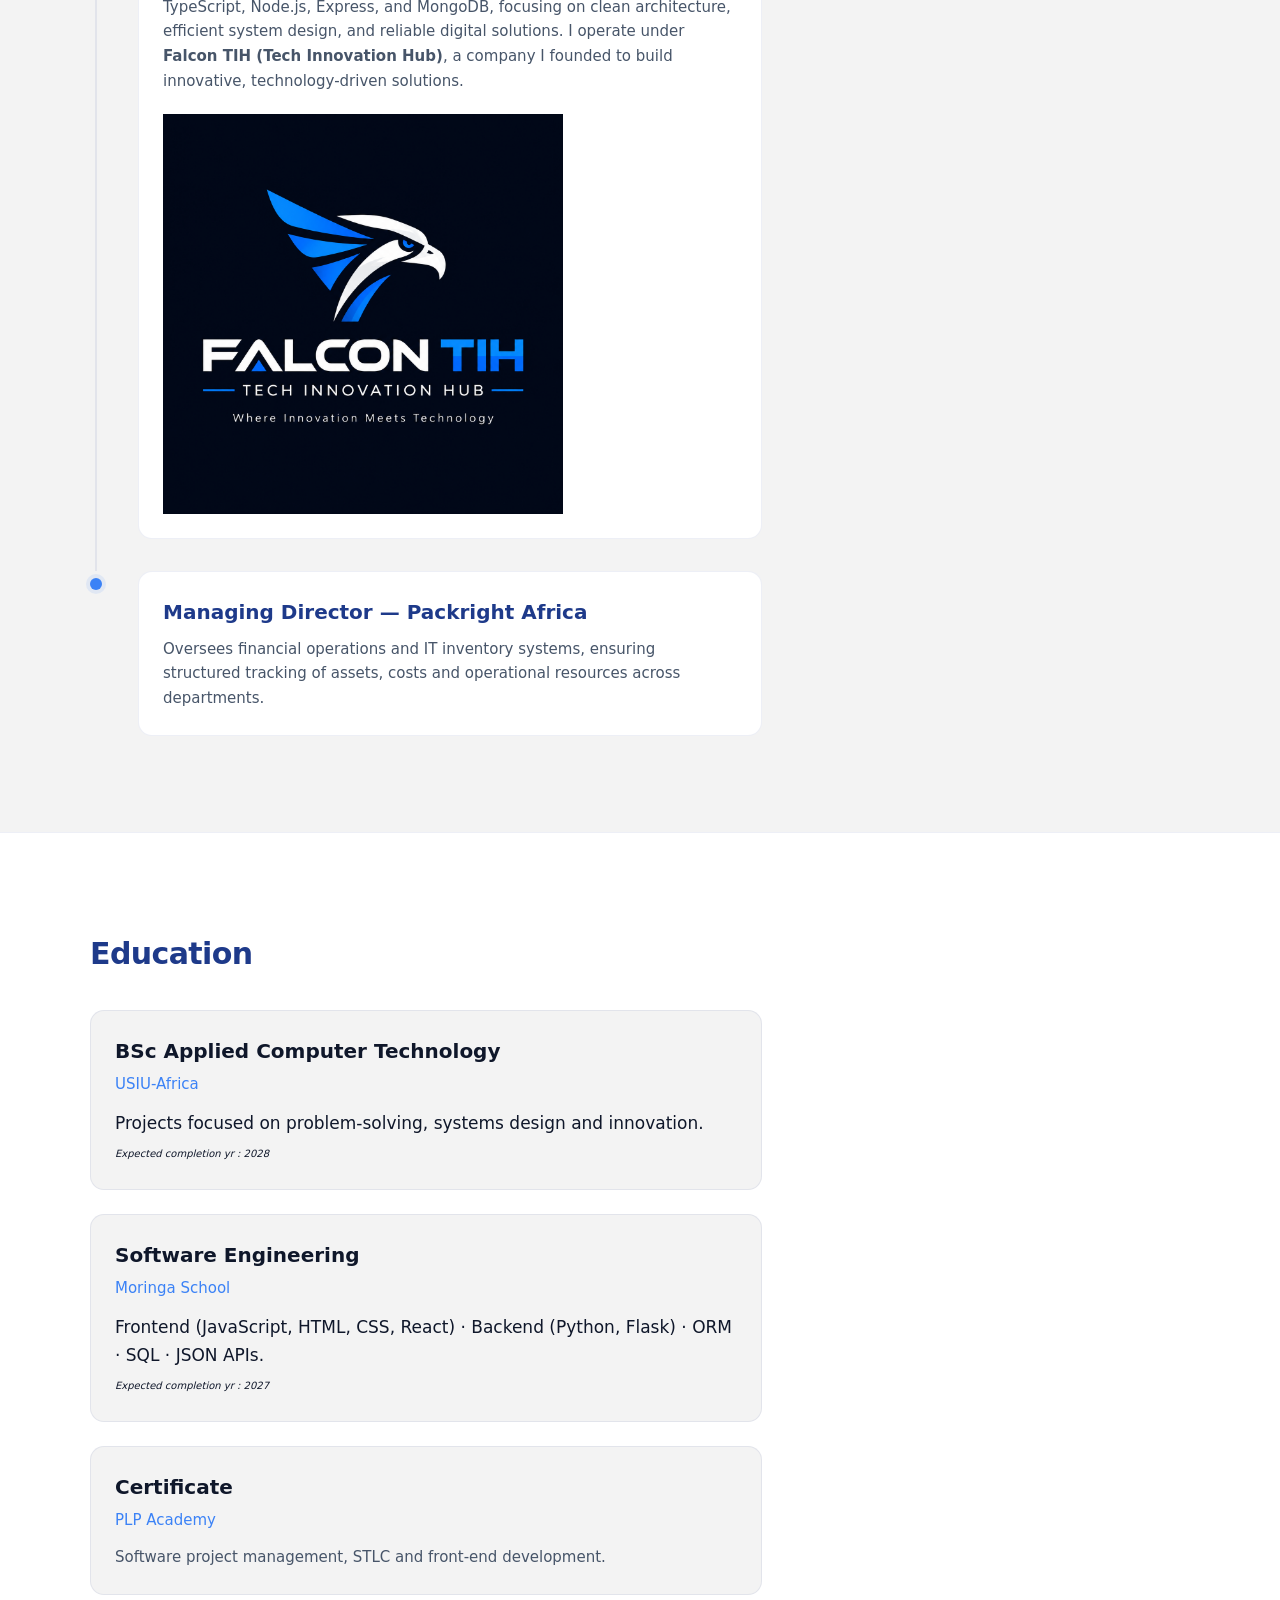
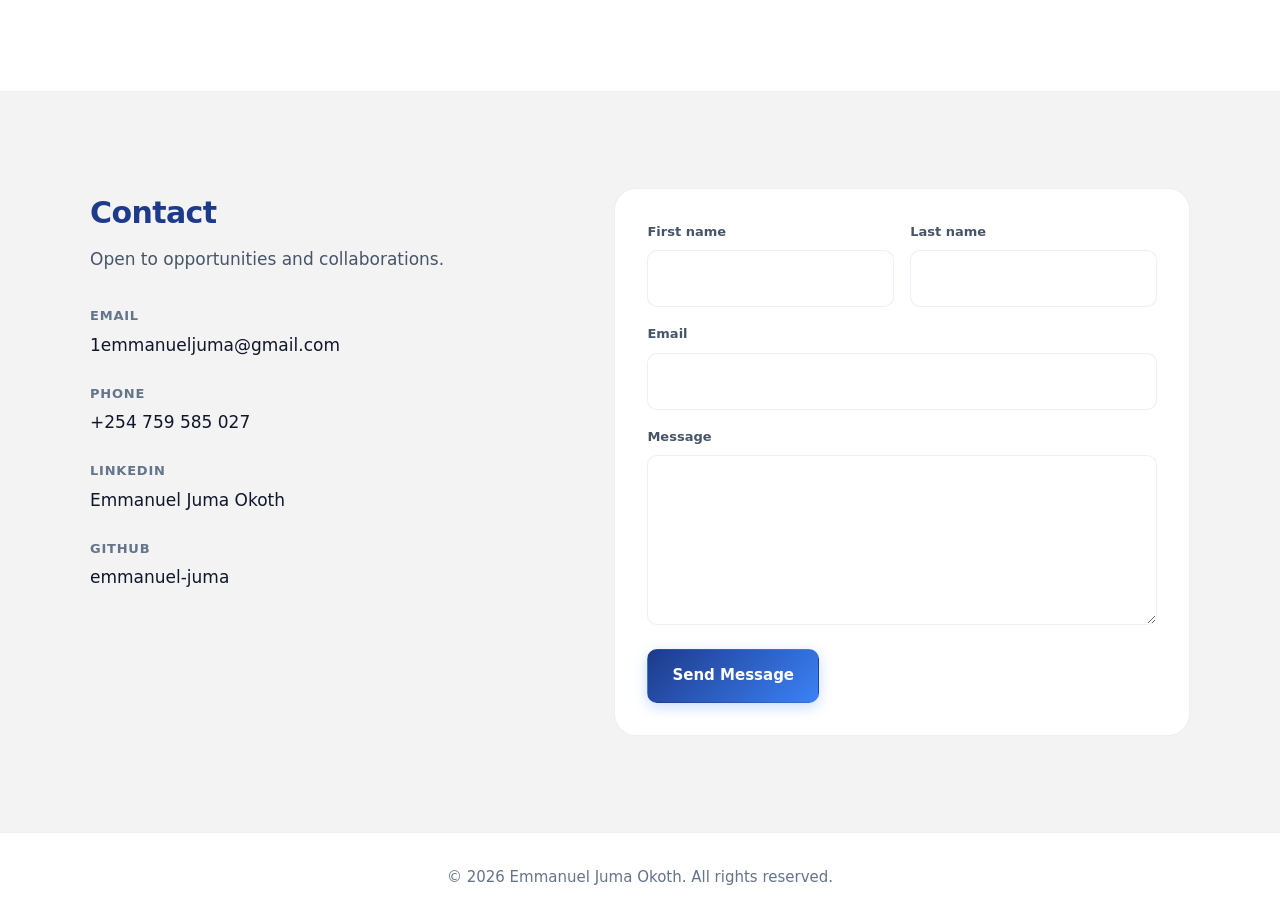
==== commit c9884b8f: "engineering mix master image" ====
--- a/index.html
+++ b/index.html
@@ -249,6 +249,7 @@
               <p>
                 As a Mixing and Mastering Engineer, I have worked on over <strong>150 tracks</strong> , refining sound quality, balancing elements, and delivering polished, professional audio across various genres. My work focuses on clarity, depth, tonal balance, and creating a cohesive listening experience that brings every production to life.
               </p>
+              <img src="assets/Logic-Pro-X-10-5---10-6-Update-E-1lCg-original.jpg" alt="company logo"  style="margin-top: 20px; height: 400px; " loading="lazy">
             </div>
           </li>
 
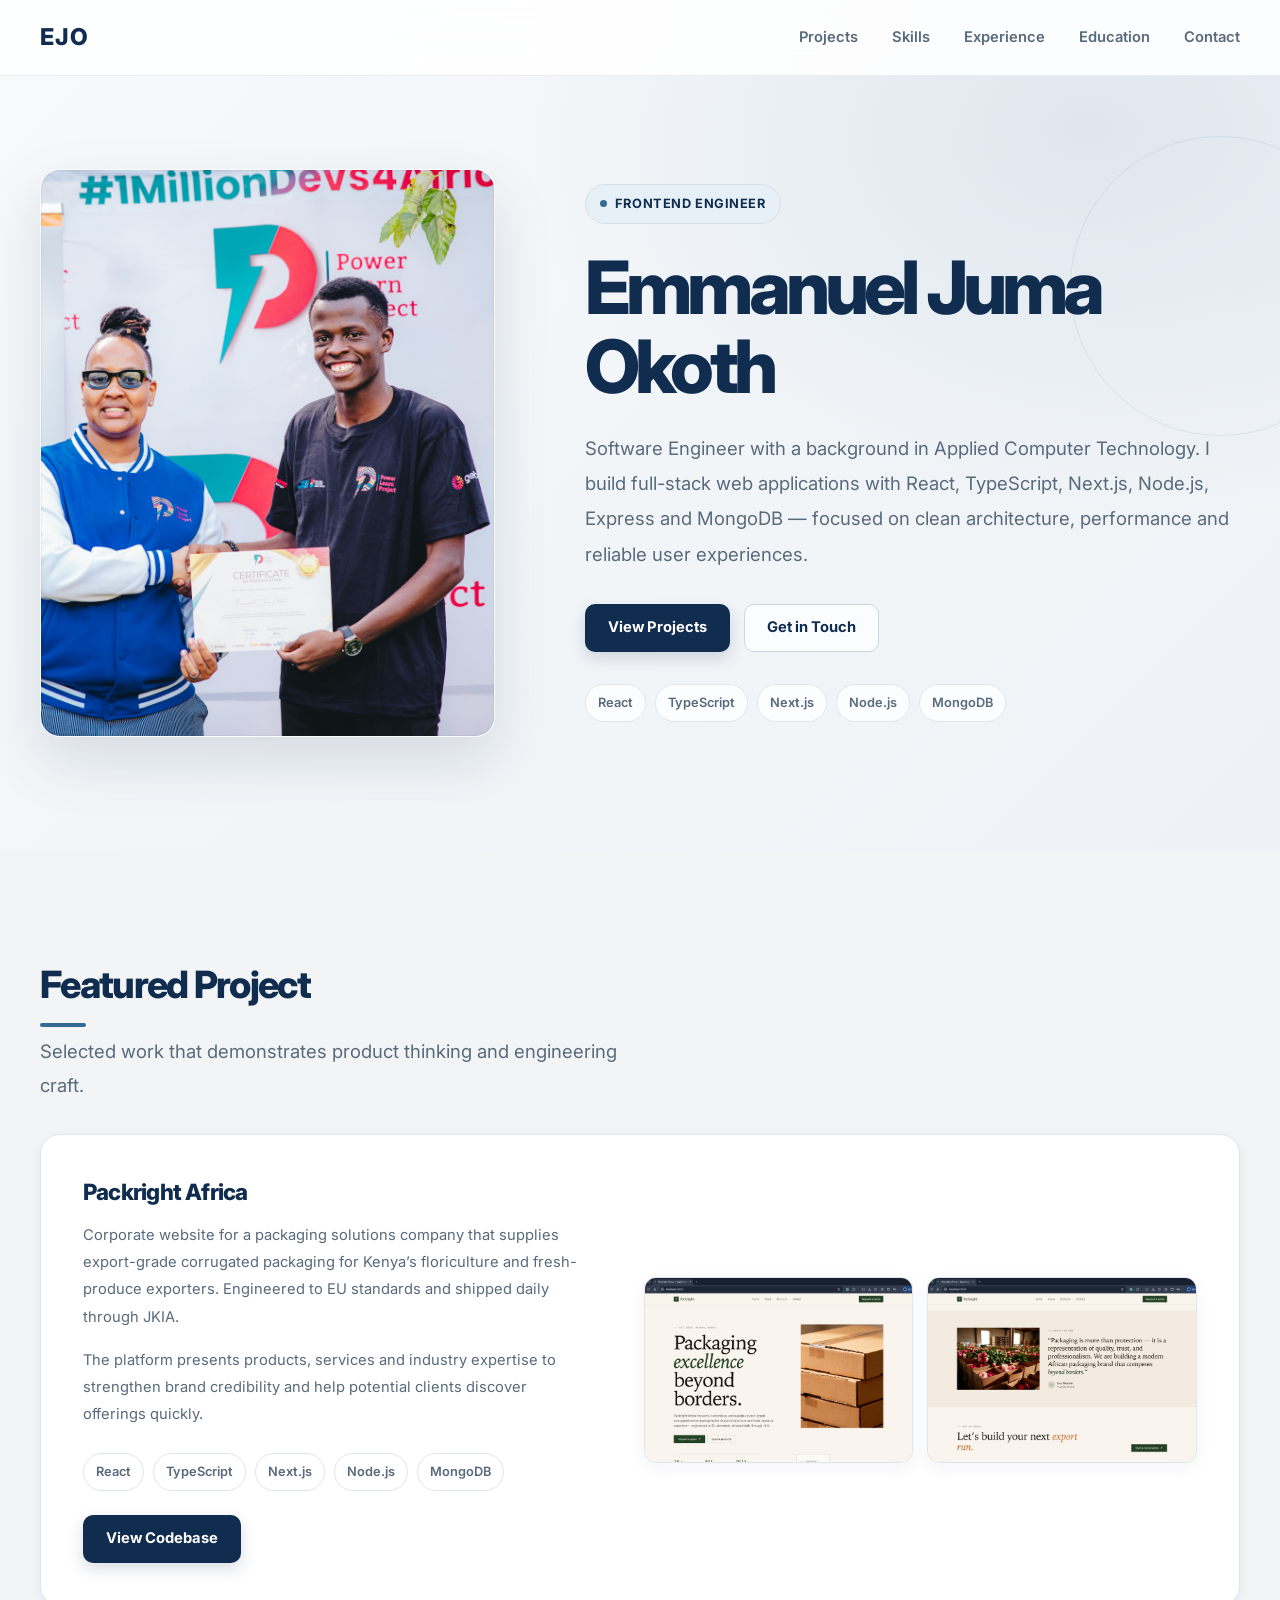
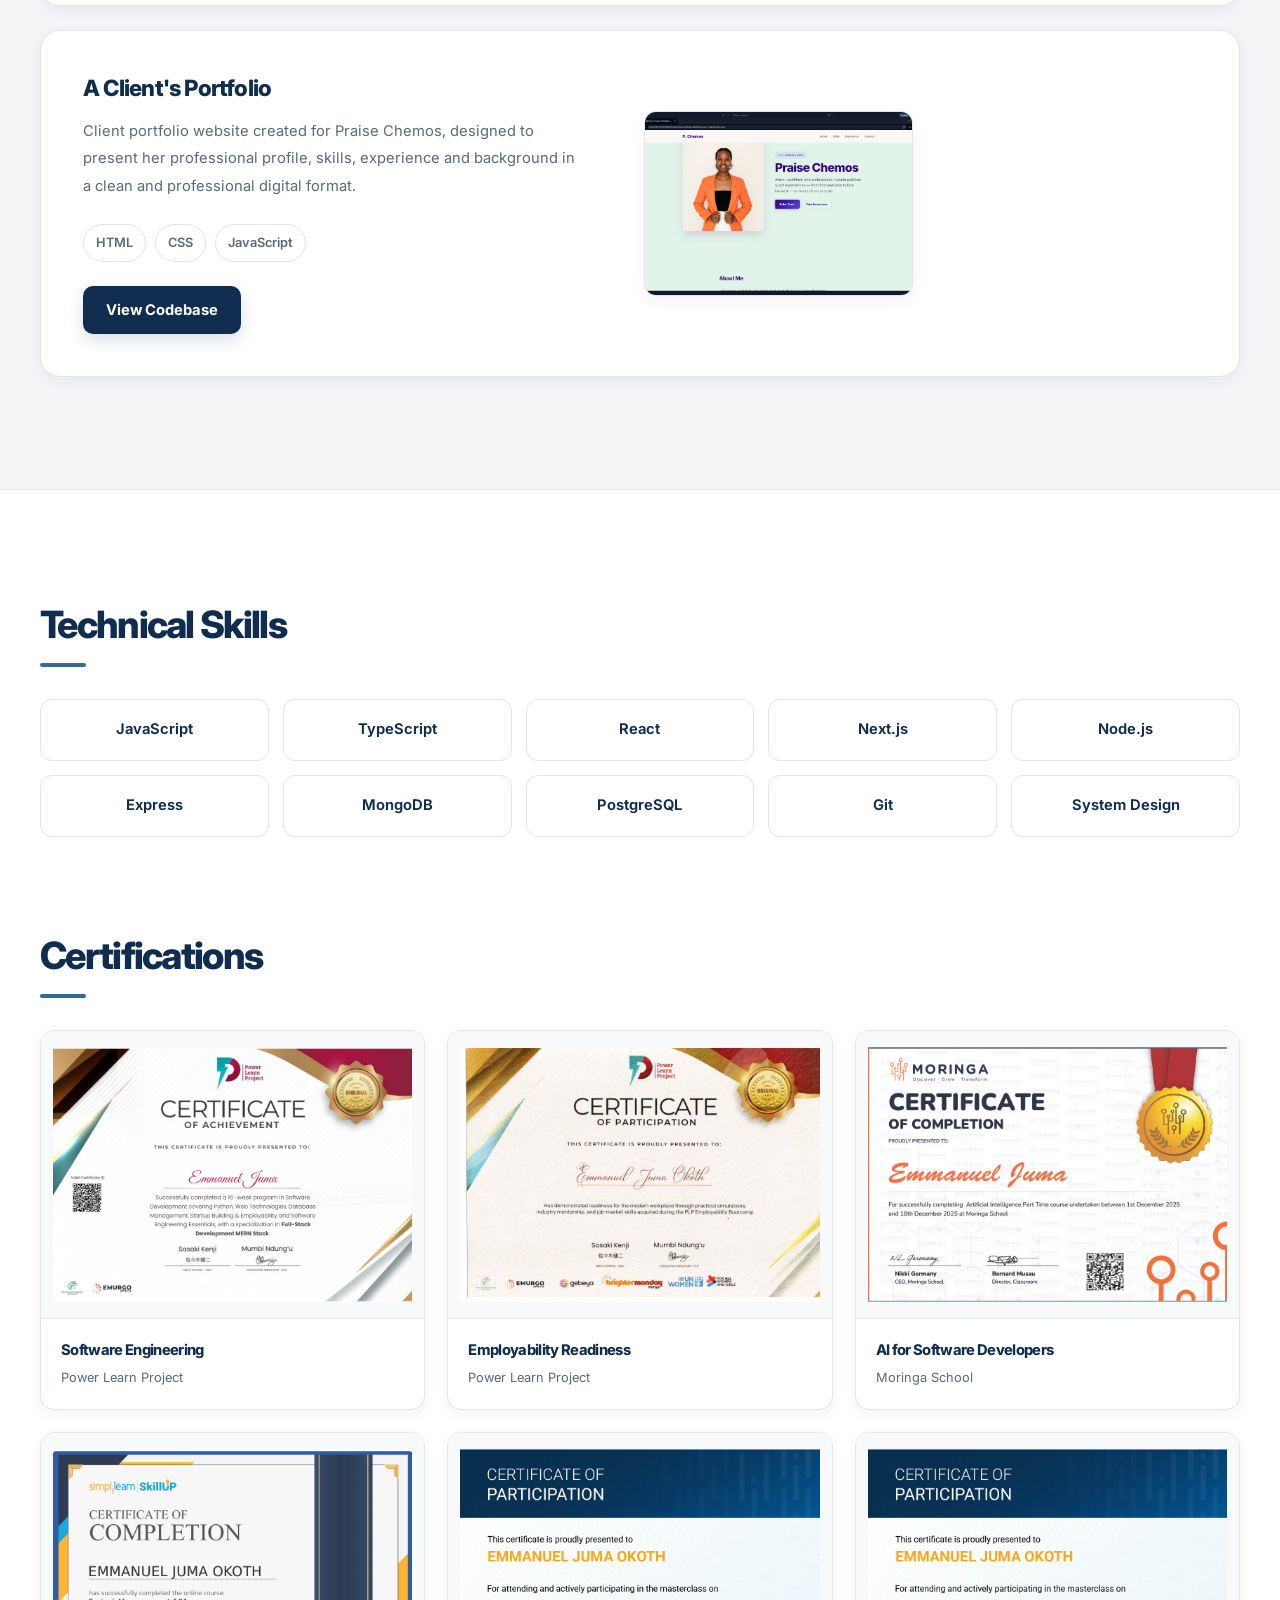
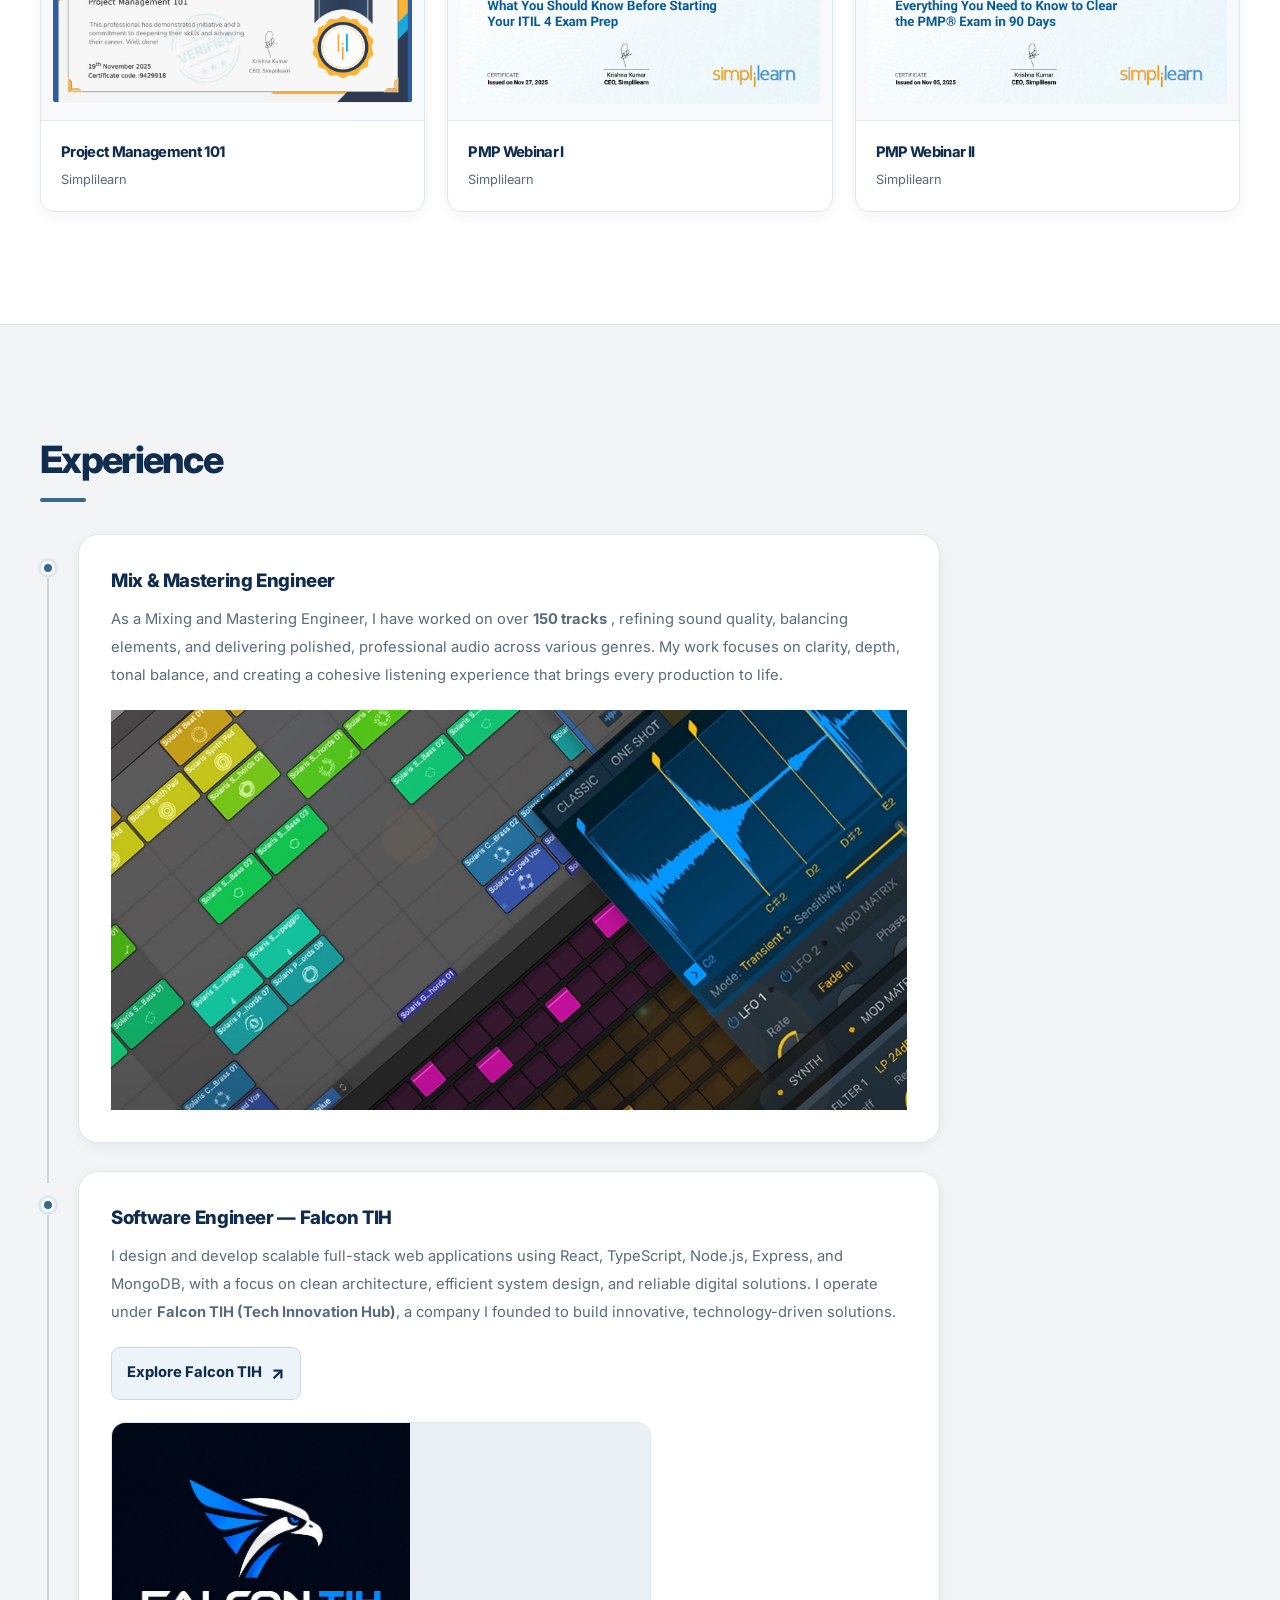
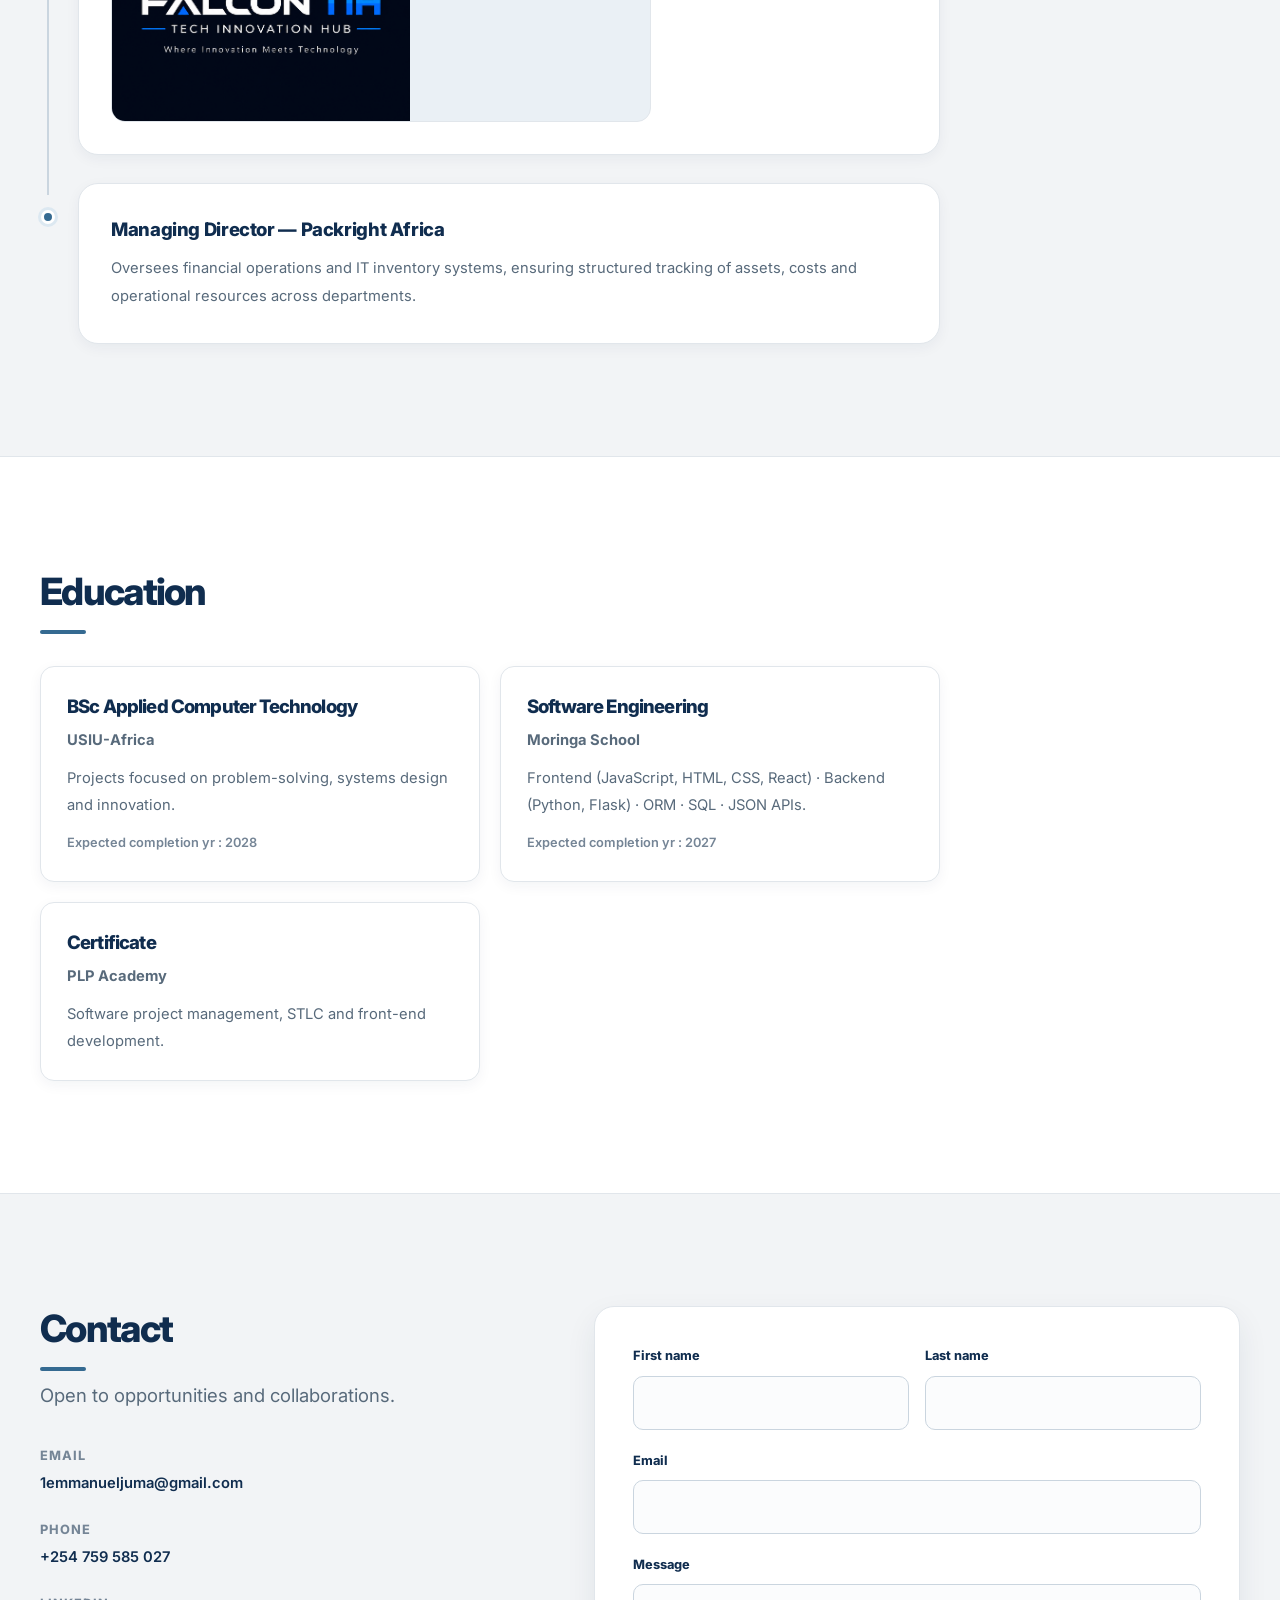
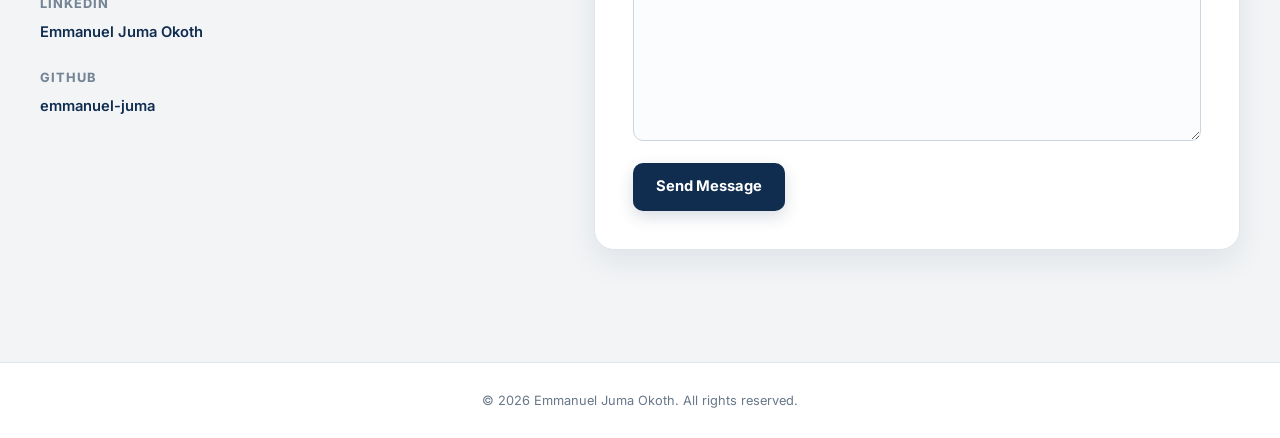
==== commit 8f96cfbc: "programmed falcon TIH comapany site, edited main portfolio" ====
--- a/index.html
+++ b/index.html
@@ -11,10 +11,11 @@
   <link href="https://fonts.googleapis.com/css2?family=Inter:wght@400;500;600;700;800&display=swap" rel="stylesheet" />
   <link rel="stylesheet" href="portfolio.css" />
   <script src="portfolio.js" defer></script>
+
+
 </head>
 <body>
   <a class="skip-link" href="#main">Skip to content</a>
-
   <header class="header" id="header">
     <div class="container nav">
       <a href="#" class="logo" aria-label="Emmanuel Juma Okoth — Home">EJO</a>
@@ -256,11 +257,26 @@
           <li class="timeline-item">
             <div class="timeline-marker" aria-hidden="true"></div>
             <div class="timeline-content">
-              <h3>Software Engineer</h3>
+              <h3>Software Engineer — Falcon TIH</h3>
+
               <p>
-               I design and develop scalable full-stack web applications using React, TypeScript, Node.js, Express, and MongoDB, focusing on clean architecture, efficient system design, and reliable digital solutions. I operate under <strong>Falcon TIH (Tech Innovation Hub)</strong>, a company I founded to build innovative, technology-driven solutions.
+                I design and develop scalable full-stack web applications using React,
+                TypeScript, Node.js, Express, and MongoDB, with a focus on clean
+                architecture, efficient system design, and reliable digital solutions.
+                I operate under <strong>Falcon TIH (Tech Innovation Hub)</strong>,
+                a company I founded to build innovative, technology-driven solutions.
               </p>
-              <img src="assets/ba61d166-2e27-4fd8-9d06-df385133708d.png" alt="company logo"  style="margin-top: 20px; height: 400px; " loading="lazy">
+
+              <a href="falcon.html" class="company-link">
+                Explore Falcon TIH
+              </a>
+
+              <img
+                src="assets/ba61d166-2e27-4fd8-9d06-df385133708d.png"
+                alt="Falcon TIH company branding"
+                class="experience-image"
+                loading="lazy"
+              />
             </div>
           </li>
 
@@ -389,6 +405,8 @@
   </footer>
 </body>
 
+
+
 </html>
 
 
--- a/portfolio.css
+++ b/portfolio.css
@@ -1,37 +1,42 @@
- /* =========================================================
-   EMMANUEL JUMA OKOTH — Senior portfolio
+
+/* =========================================================
+   EMMANUEL JUMA OKOTH — PREMIUM SOFTWARE ENGINEERING PORTFOLIO
    ========================================================= */
 
 :root {
-  /* Color */
-  --bg: #f3f3f3;
-  --bg-elevated: #ffffff;
-  --bg-soft: #f0f4ff;
-  --border: rgba(30, 58, 138, 0.08);
-  --border-strong: rgba(30, 58, 138, 0.14);
-
-  --text: #0f172a;
-  --text-muted: #475569;
-  --text-subtle: #64748b;
-
-  --primary: #1e3a8a;
-  --secondary: #3b82f6;
-  --accent: #6366f1;
-  --accent-soft: rgba(59, 130, 246, 0.1);
-  --accent-border: rgba(59, 130, 246, 0.22);
-
-  /* Typography */
-  --font: "Book Antiqua", system-ui, -apple-system, sans-serif;
-  --text-xs: 0.8125rem;
-  --text-sm: 0.9375rem;
-  --text-base: 1.0625rem;
-  --text-lg: 1.25rem;
-  --text-xl: 1.5rem;
-  --text-2xl: 1.875rem;
-  --text-3xl: clamp(2.25rem, 5vw, 3.25rem);
-  --text-4xl: clamp(2.75rem, 6.5vw, 4.25rem);
-
-  /* Spacing */
+  /* Falcon-inspired palette */
+  --primary: #102D4F;
+  --primary-light: #183E64;
+  --secondary: #356A91;
+  --secondary-light: #5B8DB3;
+  --accent: #DCEAF5;
+
+  --bg: #F2F4F6;
+  --bg-elevated: #FFFFFF;
+  --bg-soft: #EAF0F5;
+
+  --text: #172B3D;
+  --text-muted: #586A7B;
+  --text-subtle: #758596;
+
+  --border: #E1E7ED;
+  --border-strong: #CAD5DF;
+
+  --shadow-sm: 0 4px 14px rgba(16, 45, 79, 0.05);
+  --shadow-md: 0 12px 30px rgba(16, 45, 79, 0.08);
+  --shadow-lg: 0 24px 60px rgba(16, 45, 79, 0.13);
+
+  --font: "Inter", -apple-system, BlinkMacSystemFont, "Segoe UI", sans-serif;
+
+  --text-xs: 0.8rem;
+  --text-sm: 0.92rem;
+  --text-base: 1rem;
+  --text-lg: 1.16rem;
+  --text-xl: 1.4rem;
+  --text-2xl: clamp(1.8rem, 3vw, 2.35rem);
+  --text-3xl: clamp(2.3rem, 5vw, 3.6rem);
+  --text-4xl: clamp(2.7rem, 6vw, 4.6rem);
+
   --space-1: 0.25rem;
   --space-2: 0.5rem;
   --space-3: 0.75rem;
@@ -42,19 +47,19 @@
   --space-8: 4rem;
   --space-9: 6rem;
 
-  /* Layout */
-  --container: 1100px;
+  --container: 1160px;
+  --header-h: 76px;
   --radius: 14px;
-  --radius-lg: 22px;
-  --header-h: 72px;
-
-  /* Motion */
+  --radius-lg: 24px;
+
   --ease: cubic-bezier(0.22, 1, 0.36, 1);
-  --duration: 0.28s;
+  --duration: 280ms;
 }
 
 /* Reset */
-*, *::before, *::after {
+*,
+*::before,
+*::after {
   box-sizing: border-box;
   margin: 0;
   padding: 0;
@@ -62,26 +67,20 @@
 
 html {
   scroll-behavior: smooth;
+  scroll-padding-top: calc(var(--header-h) + 20px);
   -webkit-text-size-adjust: 100%;
 }
 
-@media (prefers-reduced-motion: reduce) {
-  html { scroll-behavior: auto; }
-  *, *::before, *::after {
-    animation-duration: 0.01ms !important;
-    animation-iteration-count: 1 !important;
-    transition-duration: 0.01ms !important;
-  }
-}
-
 body {
+  min-height: 100vh;
+  overflow-x: hidden;
+  background: var(--bg);
+  color: var(--text);
   font-family: var(--font);
   font-size: var(--text-base);
-  line-height: 1.65;
-  color: var(--text);
-  background: var(--bg);
+  line-height: 1.75;
   -webkit-font-smoothing: antialiased;
-  overflow-x: hidden;
+  text-rendering: optimizeLegibility;
 }
 
 img {
@@ -95,205 +94,306 @@
   text-decoration: none;
 }
 
-ul, ol { list-style: none; }
-
-button, input, textarea {
+button,
+input,
+textarea {
   font: inherit;
+}
+
+button {
   color: inherit;
 }
 
+ul,
+ol {
+  list-style: none;
+}
+
+::selection {
+  color: #FFFFFF;
+  background: var(--secondary);
+}
+
 :focus-visible {
-  outline: 2px solid var(--secondary);
-  outline-offset: 3px;
-}
-
+  outline: 3px solid var(--secondary-light);
+  outline-offset: 4px;
+}
+
+@media (prefers-reduced-motion: reduce) {
+  html {
+    scroll-behavior: auto;
+  }
+
+  *,
+  *::before,
+  *::after {
+    animation-duration: 0.01ms !important;
+    animation-iteration-count: 1 !important;
+    transition-duration: 0.01ms !important;
+    scroll-behavior: auto !important;
+  }
+}
+
+/* Layout */
+.container {
+  width: min(calc(100% - 48px), var(--container));
+  margin-inline: auto;
+}
+
+.section {
+  position: relative;
+  padding-block: var(--space-9);
+}
+
+.section-alt {
+  background: var(--bg-elevated);
+  border-block: 1px solid var(--border);
+}
+
+.section-header {
+  max-width: 680px;
+  margin-bottom: var(--space-6);
+}
+
+.section-header h2 {
+  margin-bottom: var(--space-2);
+  color: var(--primary);
+  font-size: var(--text-2xl);
+  font-weight: 800;
+  letter-spacing: -0.045em;
+  line-height: 1.2;
+}
+
+.section-header h2::after {
+  display: block;
+  width: 46px;
+  height: 4px;
+  margin-top: 16px;
+  border-radius: 10px;
+  background: var(--secondary);
+  content: "";
+}
+
+.section-lead {
+  max-width: 600px;
+  color: var(--text-muted);
+  font-size: var(--text-lg);
+  line-height: 1.8;
+}
+
+.section-header--sub {
+  margin-top: var(--space-9);
+}
+
+/* Skip link */
 .skip-link {
   position: absolute;
   top: -100px;
-  left: var(--space-4);
-  z-index: 9999;
-  padding: var(--space-3) var(--space-4);
+  left: 20px;
+  z-index: 2000;
+  padding: 12px 18px;
+  border-radius: 10px;
   background: var(--primary);
-  color: #fff;
-  border-radius: var(--radius);
-  font-weight: 600;
-  transition: top var(--duration) var(--ease);
-}
+  color: #FFFFFF;
+}
+
 .skip-link:focus {
-  top: var(--space-4);
-}
-
-/* Layout */
-.container {
-  width: min(100% - 2.5rem, var(--container));
-  margin-inline: auto;
-}
-
-.section {
-  padding-block: var(--space-9);
-}
-
-.section-alt {
-  background: var(--bg-elevated);
-  border-block: 1px solid var(--border);
-}
-
-.section-header {
-  margin-bottom: var(--space-6);
-  max-width: 36rem;
-}
-
-.section-header--sub {
-  margin-top: var(--space-9);
-}
-
-.section-header h2 {
-  font-size: var(--text-2xl);
-  font-weight: 700;
-  letter-spacing: -0.02em;
-  color: var(--primary);
-  margin-bottom: var(--space-2);
-}
-
-.section-lead {
-  color: var(--text-muted);
-  font-size: var(--text-base);
-}
-
-/* Header */
+  top: 20px;
+}
+
+/* Header and navigation */
 .header {
   position: fixed;
-  inset: 0 0 auto 0;
+  inset: 0 0 auto;
+  z-index: 1000;
   height: var(--header-h);
-  z-index: 1000;
-  background: rgba(250, 248, 245, 0.88);
-  backdrop-filter: blur(16px);
-  -webkit-backdrop-filter: blur(16px);
-  border-bottom: 1px solid transparent;
-  transition: border-color var(--duration) var(--ease), background var(--duration) var(--ease);
+  border-bottom: 1px solid rgba(225, 231, 237, 0.7);
+  background: rgba(255, 255, 255, 0.88);
+  backdrop-filter: blur(18px);
+  -webkit-backdrop-filter: blur(18px);
+  transition:
+    background var(--duration) var(--ease),
+    box-shadow var(--duration) var(--ease);
 }
 
 .header.scrolled {
-  border-bottom-color: var(--border);
-  background: rgba(250, 248, 245, 0.96);
+  background: rgba(255, 255, 255, 0.97);
+  box-shadow: 0 5px 24px rgba(16, 45, 79, 0.06);
 }
 
 .nav {
   display: flex;
   align-items: center;
   justify-content: space-between;
-  height: var(--header-h);
+  height: 100%;
 }
 
 .logo {
-  font-size: 1.35rem;
+  color: var(--primary);
+  font-size: 1.45rem;
   font-weight: 800;
-  letter-spacing: 0.04em;
-  color: var(--primary);
+  letter-spacing: 0.06em;
   transition: color var(--duration) var(--ease);
 }
-.logo:hover { color: var(--secondary); }
+
+.logo:hover {
+  color: var(--secondary);
+}
 
 nav {
   display: flex;
   align-items: center;
-  gap: var(--space-6);
+  gap: clamp(18px, 3vw, 34px);
 }
 
 nav a {
   position: relative;
+  padding-block: 8px;
+  color: var(--text-muted);
   font-size: var(--text-sm);
-  font-weight: 500;
-  color: var(--text-muted);
+  font-weight: 600;
   transition: color var(--duration) var(--ease);
 }
+
+nav a::after {
+  position: absolute;
+  right: 0;
+  bottom: 0;
+  left: 0;
+  height: 2px;
+  border-radius: 4px;
+  background: var(--secondary);
+  content: "";
+  transform: scaleX(0);
+  transform-origin: left;
+  transition: transform var(--duration) var(--ease);
+}
+
 nav a:hover,
 nav a:focus-visible {
   color: var(--primary);
 }
-nav a::after {
-  content: "";
-  position: absolute;
-  left: 0;
-  bottom: -6px;
-  width: 0;
-  height: 2px;
-  border-radius: 2px;
-  background: linear-gradient(90deg, var(--primary), var(--secondary));
-  transition: width var(--duration) var(--ease);
-}
+
 nav a:hover::after,
 nav a:focus-visible::after {
-  width: 100%;
+  transform: scaleX(1);
 }
 
 .menu-btn {
   display: none;
   width: 44px;
   height: 44px;
-  border: none;
-  background: transparent;
+  place-items: center;
+  border: 1px solid var(--border);
+  border-radius: 12px;
+  background: var(--bg-elevated);
   cursor: pointer;
-  place-items: center;
 }
 
 .menu-icon,
 .menu-icon::before,
 .menu-icon::after {
   display: block;
-  width: 22px;
+  width: 21px;
   height: 2px;
+  border-radius: 3px;
   background: var(--primary);
-  border-radius: 2px;
-  transition: transform var(--duration) var(--ease), opacity var(--duration) var(--ease);
-}
-.menu-icon { position: relative; }
+  transition:
+    transform var(--duration) var(--ease),
+    opacity var(--duration) var(--ease);
+}
+
+.menu-icon {
+  position: relative;
+}
+
 .menu-icon::before,
 .menu-icon::after {
-  content: "";
   position: absolute;
   left: 0;
-}
-.menu-icon::before { top: -7px; }
-.menu-icon::after { top: 7px; }
+  content: "";
+}
+
+.menu-icon::before {
+  top: -7px;
+}
+
+.menu-icon::after {
+  top: 7px;
+}
 
 .menu-btn[aria-expanded="true"] .menu-icon {
   background: transparent;
 }
+
 .menu-btn[aria-expanded="true"] .menu-icon::before {
   top: 0;
   transform: rotate(45deg);
 }
+
 .menu-btn[aria-expanded="true"] .menu-icon::after {
   top: 0;
   transform: rotate(-45deg);
 }
 
-/* Hero — large photo card (same treatment as Praise) */
+/* Hero */
 .hero {
-  padding-top: calc(var(--header-h) + var(--space-8));
-  padding-bottom: var(--space-9);
-  min-height: 100svh;
+  position: relative;
   display: flex;
+  min-height: min(850px, 100svh);
   align-items: center;
+  padding-block: calc(var(--header-h) + 70px) 90px;
+  background:
+    radial-gradient(
+      ellipse at 85% 15%,
+      rgba(53, 106, 145, 0.10),
+      transparent 38%
+    ),
+    linear-gradient(135deg, #F7F9FB 0%, #EEF2F6 100%);
+}
+
+.hero::before {
+  position: absolute;
+  top: 16%;
+  right: -90px;
+  width: 300px;
+  height: 300px;
+  border: 1px solid rgba(53, 106, 145, 0.10);
+  border-radius: 50%;
+  content: "";
+  pointer-events: none;
 }
 
 .hero-grid {
   display: grid;
-  grid-template-columns: 0.9fr 1.1fr;
-  gap: var(--space-8);
+  grid-template-columns: minmax(280px, 0.82fr) minmax(0, 1.18fr);
   align-items: center;
+  gap: clamp(42px, 7vw, 100px);
+}
+
+.hero-visual {
+  position: relative;
+  max-width: 460px;
+  width: 100%;
+  margin-inline: auto;
 }
 
 .hero-card {
   position: relative;
+  overflow: hidden;
+  border: 1px solid rgba(255, 255, 255, 0.85);
   border-radius: var(--radius-lg);
-  overflow: hidden;
-  border: 1px solid var(--border);
-  box-shadow:
-    0 25px 50px -12px rgba(30, 58, 138, 0.15),
-    0 0 0 1px rgba(255, 255, 255, 0.6) inset;
-  background: var(--bg-elevated);
+  background: #DDE5EC;
+  box-shadow: var(--shadow-lg);
+}
+
+.hero-card::after {
+  position: absolute;
+  inset: 0;
+  border: 1px solid rgba(16, 45, 79, 0.06);
+  border-radius: inherit;
+  content: "";
+  pointer-events: none;
 }
 
 .hero-card img {
@@ -301,344 +401,527 @@
   aspect-ratio: 4 / 5;
   object-fit: cover;
   object-position: center top;
-  display: block;
+  transition: transform 700ms var(--ease);
+}
+
+.hero-card:hover img {
+  transform: scale(1.025);
+}
+
+.hero-content {
+  position: relative;
+  z-index: 1;
 }
 
 .badge {
   display: inline-flex;
   align-items: center;
-  padding: 0.4rem 0.95rem;
-  margin-bottom: var(--space-4);
+  gap: 8px;
+  margin-bottom: var(--space-5);
+  padding: 8px 14px;
+  border: 1px solid #D2E0EC;
+  border-radius: 999px;
+  background: #E8F0F7;
+  color: var(--primary);
   font-size: var(--text-xs);
-  font-weight: 600;
-  letter-spacing: 0.02em;
-  color: var(--secondary);
-  background: var(--accent-soft);
-  border: 1px solid var(--accent-border);
-  border-radius: 999px;
+  font-weight: 700;
+  letter-spacing: 0.045em;
+  text-transform: uppercase;
+}
+
+.badge::before {
+  width: 7px;
+  height: 7px;
+  border-radius: 50%;
+  background: var(--secondary);
+  content: "";
 }
 
 .hero h1 {
+  max-width: 760px;
+  margin-bottom: var(--space-5);
+  color: var(--primary);
   font-size: var(--text-4xl);
   font-weight: 800;
+  letter-spacing: -0.065em;
   line-height: 1.08;
-  letter-spacing: -0.03em;
-  color: var(--primary);
-  margin-bottom: var(--space-4);
 }
 
 .subtitle {
+  max-width: 650px;
+  margin-bottom: var(--space-6);
   color: var(--text-muted);
   font-size: var(--text-lg);
-  max-width: 34rem;
-  margin-bottom: var(--space-6);
+  line-height: 1.9;
 }
 
 .cta {
   display: flex;
   flex-wrap: wrap;
-  gap: var(--space-3);
-  margin-bottom: var(--space-5);
+  gap: 14px;
+  margin-bottom: var(--space-6);
+}
+
+/* Buttons */
+.btn {
+  display: inline-flex;
+  min-height: 48px;
+  align-items: center;
+  justify-content: center;
+  gap: 9px;
+  padding: 12px 22px;
+  border: 1px solid transparent;
+  border-radius: 10px;
+  cursor: pointer;
+  font-size: var(--text-sm);
+  font-weight: 700;
+  line-height: 1.3;
+  transition:
+    transform var(--duration) var(--ease),
+    box-shadow var(--duration) var(--ease),
+    background var(--duration) var(--ease),
+    border-color var(--duration) var(--ease);
+}
+
+.btn:active {
+  transform: translateY(1px);
+}
+
+.btn.primary {
+  background: var(--primary);
+  color: #FFFFFF;
+  box-shadow: 0 6px 16px rgba(16, 45, 79, 0.16);
+}
+
+.btn.primary:hover {
+  background: var(--primary-light);
+  box-shadow: 0 10px 25px rgba(16, 45, 79, 0.22);
+  transform: translateY(-2px);
+}
+
+.btn.ghost {
+  border-color: var(--border-strong);
+  background: rgba(255, 255, 255, 0.7);
+  color: var(--primary);
+}
+
+.btn.ghost:hover {
+  border-color: var(--secondary);
+  background: #FFFFFF;
+  transform: translateY(-2px);
 }
 
 .chips {
   display: flex;
   flex-wrap: wrap;
-  gap: var(--space-2);
+  gap: 9px;
 }
 
 .chips span {
-  padding: 0.45rem 0.9rem;
-  font-size: var(--text-xs);
-  font-weight: 500;
-  color: var(--text-muted);
-  background: var(--bg-elevated);
+  padding: 7px 12px;
   border: 1px solid var(--border);
   border-radius: 999px;
-  transition: background var(--duration) var(--ease), border-color var(--duration) var(--ease), color var(--duration) var(--ease);
-}
+  background: rgba(255, 255, 255, 0.8);
+  color: var(--text-muted);
+  font-size: var(--text-xs);
+  font-weight: 600;
+  transition:
+    color var(--duration) var(--ease),
+    border-color var(--duration) var(--ease),
+    background var(--duration) var(--ease),
+    transform var(--duration) var(--ease);
+}
+
 .chips span:hover {
+  transform: translateY(-2px);
+  border-color: #C5D8E8;
+  background: #EAF2F8;
   color: var(--primary);
-  background: var(--accent-soft);
-  border-color: var(--accent-border);
-}
-
-/* Buttons */
-.btn {
-  display: inline-flex;
+}
+
+/* Projects */
+.project-card {
+  display: grid;
+  grid-template-columns: minmax(0, 0.95fr) minmax(0, 1.05fr);
+  align-items: center;
+  gap: clamp(28px, 5vw, 60px);
+  margin-top: 24px;
+  padding: clamp(24px, 4vw, 42px);
+  border: 1px solid var(--border);
+  border-radius: var(--radius-lg);
+  background: var(--bg-elevated);
+  box-shadow: var(--shadow-sm);
+  transition:
+    border-color var(--duration) var(--ease),
+    box-shadow var(--duration) var(--ease),
+    transform var(--duration) var(--ease);
+}
+
+.project-card:hover {
+  transform: translateY(-3px);
+  border-color: #CFDCE7;
+  box-shadow: var(--shadow-md);
+}
+
+.project-body h3 {
+  margin-bottom: var(--space-4);
+  color: var(--primary);
+  font-size: var(--text-xl);
+  font-weight: 800;
+  letter-spacing: -0.035em;
+  line-height: 1.3;
+}
+
+.project-body p {
+  margin-bottom: var(--space-4);
+  color: var(--text-muted);
+  font-size: var(--text-sm);
+  line-height: 1.85;
+}
+
+.project-body .chips {
+  margin-block: var(--space-5);
+}
+
+.project-actions {
+  display: flex;
+  flex-wrap: wrap;
+  gap: 12px;
+  margin-top: var(--space-4);
+}
+
+.project-gallery {
+  display: grid;
+  grid-template-columns: repeat(2, minmax(0, 1fr));
+  align-items: start;
+  gap: 14px;
+}
+
+.project-gallery img {
+  width: 100%;
+  aspect-ratio: 16 / 11;
+  object-fit: cover;
+  border: 1px solid var(--border);
+  border-radius: 12px;
+  background: var(--bg-soft);
+  box-shadow: 0 5px 18px rgba(16, 45, 79, 0.05);
+  transition:
+    transform 350ms var(--ease),
+    box-shadow 350ms var(--ease);
+}
+
+.project-gallery img:hover {
+  transform: translateY(-4px);
+  box-shadow: var(--shadow-md);
+}
+
+/* Skills */
+.skills-grid {
+  display: grid;
+  grid-template-columns: repeat(5, minmax(0, 1fr));
+  gap: 14px;
+}
+
+.skills-grid li {
+  display: flex;
+  min-height: 62px;
   align-items: center;
   justify-content: center;
-  gap: 0.5rem;
-  padding: 0.85rem 1.5rem;
+  padding: 14px;
+  border: 1px solid var(--border);
+  border-radius: 12px;
+  background: var(--bg-elevated);
+  color: var(--primary);
   font-size: var(--text-sm);
-  font-weight: 600;
-  border-radius: 10px;
-  border: 1px solid transparent;
-  cursor: pointer;
-  transition: transform var(--duration) var(--ease), box-shadow var(--duration) var(--ease), background var(--duration) var(--ease), border-color var(--duration) var(--ease);
-}
-.btn:active { transform: translateY(1px); }
-
-.btn.primary {
-  color: #fff;
-  background: linear-gradient(135deg, var(--primary), var(--secondary));
-  box-shadow: 0 4px 14px rgba(59, 130, 246, 0.28);
-}
-.btn.primary:hover {
-  transform: translateY(-2px);
-  box-shadow: 0 8px 24px rgba(59, 130, 246, 0.35);
-}
-
-.btn.ghost {
-  color: var(--primary);
-  background: transparent;
-  border-color: var(--border-strong);
-}
-.btn.ghost:hover {
-  background: var(--bg-soft);
-  border-color: var(--secondary);
-  transform: translateY(-2px);
-}
-
-/* Project */
-.project-card {
-  display: grid;
-  gap: var(--space-7);
-  padding: var(--space-6);
-  background: var(--bg-elevated);
-  border: 1px solid var(--border);
-  border-radius: var(--radius-lg);
-  box-shadow: 0 10px 30px -12px rgba(30, 58, 138, 0.08);
-  margin-top: 20px;
-}
-
-.project-body h3 {
-  font-size: var(--text-xl);
-  font-weight: 700;
-  color: var(--primary);
-  margin-bottom: var(--space-4);
-}
-
-.project-body p {
-  color: var(--text-muted);
-  margin-bottom: var(--space-4);
-}
-
-.project-body .chips {
-  margin: var(--space-5) 0;
-}
-
-.project-actions {
-  margin-top: var(--space-4);
-}
-
-.project-gallery {
-  display: grid;
-  grid-template-columns: repeat(2, 1fr);
-  gap: var(--space-4);
-}
-
-.project-gallery img {
-  width: 100%;
-  border-radius: var(--radius);
-  border: 1px solid var(--border);
-  object-fit: cover;
-  aspect-ratio: 16 / 10;
-  transition: transform var(--duration) var(--ease);
-}
-.project-gallery img:hover {
-  transform: scale(1.02);
-}
-
-/* Skills */
-.skills-grid {
-  display: flex;
-  flex-wrap: wrap;
-  gap: var(--space-3);
-}
-
-.skills-grid li {
-  padding: 0.7rem 1.2rem;
-  font-size: var(--text-sm);
-  font-weight: 500;
-  background: var(--bg-elevated);
-  border: 1px solid var(--border);
-  border-radius: 999px;
-  transition: background var(--duration) var(--ease), border-color var(--duration) var(--ease), transform var(--duration) var(--ease), color var(--duration) var(--ease);
-}
+  font-weight: 650;
+  text-align: center;
+  transition:
+    transform var(--duration) var(--ease),
+    color var(--duration) var(--ease),
+    background var(--duration) var(--ease),
+    border-color var(--duration) var(--ease),
+    box-shadow var(--duration) var(--ease);
+}
+
 .skills-grid li:hover {
-  background: linear-gradient(135deg, var(--primary), var(--secondary));
-  color: #fff;
-  border-color: transparent;
-  transform: translateY(-2px);
+  transform: translateY(-3px);
+  border-color: var(--primary);
+  background: var(--primary);
+  color: #FFFFFF;
+  box-shadow: var(--shadow-sm);
 }
 
 /* Certifications */
 .certs-grid {
   display: grid;
-  grid-template-columns: repeat(auto-fill, minmax(250px, 1fr));
-  gap: var(--space-5);
+  grid-template-columns: repeat(3, minmax(0, 1fr));
+  gap: 22px;
 }
 
 .cert-card {
-  background: var(--bg);
+  overflow: hidden;
   border: 1px solid var(--border);
   border-radius: var(--radius);
-  overflow: hidden;
-  transition: border-color var(--duration) var(--ease), transform var(--duration) var(--ease), box-shadow var(--duration) var(--ease);
-}
+  background: var(--bg-elevated);
+  box-shadow: var(--shadow-sm);
+  transition:
+    transform var(--duration) var(--ease),
+    border-color var(--duration) var(--ease),
+    box-shadow var(--duration) var(--ease);
+}
+
 .cert-card:hover {
-  border-color: var(--accent-border);
-  transform: translateY(-4px);
-  box-shadow: 0 12px 28px -10px rgba(30, 58, 138, 0.12);
+  transform: translateY(-5px);
+  border-color: #C9D9E6;
+  box-shadow: var(--shadow-md);
 }
 
 .cert-card img {
   width: 100%;
   aspect-ratio: 4 / 3;
-  object-fit: cover;
+  object-fit: contain;
+  padding: 12px;
   border-bottom: 1px solid var(--border);
+  background: #F7F9FB;
 }
 
 .cert-meta {
-  padding: var(--space-4);
-}
+  padding: 20px;
+}
+
 .cert-meta h3 {
+  margin-bottom: 6px;
+  color: var(--primary);
   font-size: var(--text-sm);
-  font-weight: 600;
-  margin-bottom: var(--space-1);
-}
+  font-weight: 750;
+  line-height: 1.5;
+}
+
 .cert-meta p {
+  color: var(--text-muted);
   font-size: var(--text-xs);
-  color: var(--text-muted);
-}
-
-/* Timeline */
+}
+
+/* Experience timeline */
 .timeline {
   position: relative;
   display: flex;
+  max-width: 900px;
   flex-direction: column;
-  gap: var(--space-6);
-  max-width: 42rem;
+  gap: 28px;
 }
 
 .timeline-item {
   position: relative;
-  padding-left: var(--space-7);
+  padding-left: 38px;
 }
 
 .timeline-marker {
   position: absolute;
-  left: 0;
-  top: 0.45rem;
-  width: 12px;
-  height: 12px;
+  top: 27px;
+  left: 1px;
+  z-index: 1;
+  width: 14px;
+  height: 14px;
+  border: 3px solid #FFFFFF;
   border-radius: 50%;
   background: var(--secondary);
-  box-shadow: 0 0 0 4px var(--accent-soft);
+  box-shadow: 0 0 0 3px #DCE8F1;
 }
 
 .timeline-item:not(:last-child)::before {
+  position: absolute;
+  top: 42px;
+  bottom: -40px;
+  left: 7px;
+  width: 2px;
+  background: var(--border-strong);
   content: "";
-  position: absolute;
-  left: 5px;
-  top: 1.4rem;
-  width: 2px;
-  height: calc(100% + var(--space-6) - 1.4rem);
-  background: var(--border);
 }
 
 .timeline-content {
-  padding: var(--space-5);
+  padding: clamp(22px, 3vw, 32px);
+  border: 1px solid var(--border);
+  border-radius: var(--radius-lg);
   background: var(--bg-elevated);
-  border: 1px solid var(--border);
-  border-radius: var(--radius);
-  transition: border-color var(--duration) var(--ease), transform var(--duration) var(--ease);
-}
+  box-shadow: var(--shadow-sm);
+  transition:
+    border-color var(--duration) var(--ease),
+    box-shadow var(--duration) var(--ease),
+    transform var(--duration) var(--ease);
+}
+
 .timeline-content:hover {
-  border-color: var(--accent-border);
-  transform: translateX(6px);
+  transform: translateX(4px);
+  border-color: #C9D9E6;
+  box-shadow: var(--shadow-md);
 }
 
 .timeline-content h3 {
+  margin-bottom: 12px;
+  color: var(--primary);
   font-size: var(--text-lg);
-  font-weight: 600;
-  color: var(--primary);
-  margin-bottom: var(--space-2);
-}
+  font-weight: 800;
+  letter-spacing: -0.02em;
+  line-height: 1.45;
+}
+
 .timeline-content p {
+  margin-bottom: 16px;
   color: var(--text-muted);
   font-size: var(--text-sm);
+  line-height: 1.9;
+}
+
+.timeline-content p:last-child {
+  margin-bottom: 0;
+}
+
+/* Add this class to images inside experience entries */
+.experience-image {
+  width: 100%;
+  max-width: 540px;
+  max-height: 300px;
+  margin-top: 22px;
+  border: 1px solid var(--border);
+  border-radius: 14px;
+  background: var(--bg-soft);
+  object-fit: contain;
+  object-position: left center;
+}
+
+/* Falcon TIH company link */
+.company-link {
+  display: inline-flex;
+  align-items: center;
+  gap: 9px;
+  margin-top: 4px;
+  padding: 10px 15px;
+  border: 1px solid #C9D9E6;
+  border-radius: 9px;
+  background: #EDF4F9;
+  color: var(--primary);
+  font-size: var(--text-sm);
+  font-weight: 750;
+  transition:
+    color var(--duration) var(--ease),
+    background var(--duration) var(--ease),
+    border-color var(--duration) var(--ease),
+    transform var(--duration) var(--ease);
+}
+
+.company-link::after {
+  content: "↗";
+  font-size: 1.1rem;
+  transition: transform var(--duration) var(--ease);
+}
+
+.company-link:hover {
+  transform: translateY(-2px);
+  border-color: var(--secondary);
+  background: var(--primary);
+  color: #FFFFFF;
+}
+
+.company-link:hover::after {
+  transform: translate(2px, -2px);
 }
 
 /* Education */
 .edu-list {
   display: grid;
-  gap: var(--space-5);
-  max-width: 42rem;
+  max-width: 900px;
+  grid-template-columns: repeat(2, minmax(0, 1fr));
+  gap: 20px;
 }
 
 .edu-item {
-  padding: var(--space-5);
-  background: var(--bg);
+  padding: 26px;
   border: 1px solid var(--border);
   border-radius: var(--radius);
-  transition: border-color var(--duration) var(--ease);
-}
+  background: var(--bg-elevated);
+  box-shadow: var(--shadow-sm);
+  transition:
+    transform var(--duration) var(--ease),
+    border-color var(--duration) var(--ease),
+    box-shadow var(--duration) var(--ease);
+}
+
 .edu-item:hover {
-  border-color: var(--border-strong);
+  transform: translateY(-3px);
+  border-color: #C9D9E6;
+  box-shadow: var(--shadow-md);
 }
 
 .edu-item h3 {
+  margin-bottom: 7px;
+  color: var(--primary);
   font-size: var(--text-lg);
-  font-weight: 600;
-  margin-bottom: var(--space-1);
-}
+  font-weight: 800;
+  line-height: 1.45;
+}
+
 .edu-org {
+  margin-bottom: 12px;
+  color: var(--secondary);
   font-size: var(--text-sm);
-  color: var(--secondary);
-  font-weight: 500;
-  margin-bottom: var(--space-3);
-}
-.edu-item p:last-child {
+  font-weight: 700;
+}
+
+.edu-item p {
   color: var(--text-muted);
   font-size: var(--text-sm);
+  line-height: 1.8;
+}
+
+.edu-item em {
+  display: inline-block;
+  margin-top: 14px;
+  color: var(--text-subtle);
+  font-size: var(--text-xs) !important;
+  font-style: normal;
+  font-weight: 600;
 }
 
 /* Contact */
 .contact-grid {
   display: grid;
-  grid-template-columns: 1fr 1.25fr;
-  gap: var(--space-8);
+  grid-template-columns: minmax(0, 0.85fr) minmax(0, 1.15fr);
   align-items: start;
+  gap: clamp(35px, 6vw, 80px);
 }
 
 .contact-details {
   display: flex;
   flex-direction: column;
-  gap: var(--space-5);
-  margin-top: var(--space-5);
+  gap: 22px;
+  margin-top: 30px;
 }
 
 .contact-details li {
   display: flex;
   flex-direction: column;
-  gap: var(--space-1);
+  gap: 4px;
 }
 
 .contact-details .label {
+  color: var(--text-subtle);
   font-size: var(--text-xs);
+  font-weight: 750;
+  letter-spacing: 0.08em;
+  text-transform: uppercase;
+}
+
+.contact-details a {
+  width: fit-content;
+  max-width: 100%;
+  overflow-wrap: anywhere;
+  color: var(--primary);
+  font-size: var(--text-sm);
   font-weight: 600;
-  text-transform: uppercase;
-  letter-spacing: 0.06em;
-  color: var(--text-subtle);
-}
-
-.contact-details a {
-  font-weight: 500;
-  color: var(--text);
   transition: color var(--duration) var(--ease);
 }
+
 .contact-details a:hover {
   color: var(--secondary);
 }
@@ -646,105 +929,158 @@
 .contact-form {
   display: flex;
   flex-direction: column;
-  gap: var(--space-4);
-  padding: var(--space-6);
-  background: var(--bg-elevated);
+  gap: 20px;
+  padding: clamp(22px, 4vw, 38px);
   border: 1px solid var(--border);
   border-radius: var(--radius-lg);
+  background: var(--bg-elevated);
+  box-shadow: var(--shadow-md);
 }
 
 .form-row {
   display: grid;
-  grid-template-columns: 1fr 1fr;
-  gap: var(--space-4);
+  grid-template-columns: repeat(2, minmax(0, 1fr));
+  gap: 16px;
 }
 
 .form-group {
   display: flex;
+  min-width: 0;
   flex-direction: column;
-  gap: var(--space-2);
+  gap: 8px;
 }
 
 .form-group label {
+  color: var(--primary);
   font-size: var(--text-xs);
-  font-weight: 600;
-  color: var(--text-muted);
+  font-weight: 750;
 }
 
 .form-group input,
 .form-group textarea {
   width: 100%;
-  padding: 0.85rem 1rem;
-  background: #fff;
-  border: 1.5px solid var(--border);
+  min-width: 0;
+  padding: 13px 14px;
+  border: 1px solid var(--border-strong);
   border-radius: 10px;
-  transition: border-color var(--duration) var(--ease), box-shadow var(--duration) var(--ease);
+  background: #FBFCFD;
+  color: var(--text);
+  font-size: var(--text-sm);
+  transition:
+    border-color var(--duration) var(--ease),
+    box-shadow var(--duration) var(--ease),
+    background var(--duration) var(--ease);
+}
+
+.form-group input::placeholder,
+.form-group textarea::placeholder {
+  color: #8B99A6;
 }
 
 .form-group input:focus,
 .form-group textarea:focus {
   outline: none;
   border-color: var(--secondary);
-  box-shadow: 0 0 0 3px rgba(59, 130, 246, 0.12);
+  background: #FFFFFF;
+  box-shadow: 0 0 0 4px rgba(53, 106, 145, 0.11);
 }
 
 .form-group textarea {
+  min-height: 150px;
   resize: vertical;
-  min-height: 140px;
 }
 
 .contact-form .btn {
   align-self: flex-start;
-  margin-top: var(--space-2);
+  margin-top: 2px;
 }
 
 /* Footer */
 .footer {
-  padding: var(--space-6) 0;
+  padding-block: 26px;
+  border-top: 1px solid var(--border);
+  background: #FFFFFF;
+  color: var(--text-subtle);
+  font-size: var(--text-xs);
   text-align: center;
-  font-size: var(--text-sm);
-  color: var(--text-subtle);
-  border-top: 1px solid var(--border);
-  background: var(--bg-elevated);
+}
+
+.footer p {
+  line-height: 1.8;
 }
 
 /* =========================================================
-   RESPONSIVE
+   RESPONSIVE DESIGN
    ========================================================= */
 
-@media (max-width: 960px) {
+@media (max-width: 1000px) {
+  .hero-grid {
+    grid-template-columns: minmax(230px, 0.75fr) minmax(0, 1.25fr);
+    gap: 38px;
+  }
+
+  .project-card {
+    grid-template-columns: 1fr;
+  }
+
+  .project-gallery {
+    grid-template-columns: repeat(2, minmax(0, 1fr));
+  }
+
+  .skills-grid {
+    grid-template-columns: repeat(4, minmax(0, 1fr));
+  }
+
+  .certs-grid {
+    grid-template-columns: repeat(2, minmax(0, 1fr));
+  }
+}
+
+@media (max-width: 768px) {
+  :root {
+    --header-h: 70px;
+    --space-9: 4.5rem;
+  }
+
+  .container {
+    width: min(calc(100% - 36px), var(--container));
+  }
+
+  .hero {
+    min-height: auto;
+    padding-block: calc(var(--header-h) + 48px) 70px;
+  }
+
   .hero-grid {
     grid-template-columns: 1fr;
-    gap: var(--space-7);
+    gap: 38px;
     text-align: center;
   }
 
   .hero-visual {
-    order: -1;
-    max-width: 340px;
-    margin-inline: auto;
+    max-width: 310px;
+  }
+
+  .hero-content {
+    display: flex;
+    flex-direction: column;
+    align-items: center;
+  }
+
+  .hero h1 {
+    font-size: clamp(2.5rem, 9vw, 3.6rem);
+    letter-spacing: -0.055em;
   }
 
   .subtitle {
-    margin-inline: auto;
+    font-size: 1.05rem;
   }
 
   .cta,
-  .chips {
+  .hero-content > .chips {
     justify-content: center;
   }
 
-  .contact-grid {
-    grid-template-columns: 1fr;
-    gap: var(--space-7);
-  }
-
-  .project-gallery {
-    grid-template-columns: 1fr 1fr;
-  }
-}
-
-@media (max-width: 768px) {
   .menu-btn {
     display: grid;
   }
@@ -752,69 +1088,1724 @@
   nav {
     position: fixed;
     top: var(--header-h);
+    right: 0;
     left: 0;
-    right: 0;
+    display: flex;
     flex-direction: column;
     gap: 0;
-    padding: var(--space-4) 0;
-    background: rgba(250, 248, 245, 0.98);
+    padding: 12px 18px 20px;
     border-bottom: 1px solid var(--border);
-    transform: translateY(-120%);
+    background: rgba(255, 255, 255, 0.98);
+    box-shadow: 0 16px 25px rgba(16, 45, 79, 0.08);
     opacity: 0;
     visibility: hidden;
-    transition: transform var(--duration) var(--ease), opacity var(--duration) var(--ease), visibility var(--duration);
+    transform: translateY(-10px);
+    transition:
+      opacity var(--duration) var(--ease),
+      transform var(--duration) var(--ease),
+      visibility var(--duration);
   }
 
   nav.open {
-    transform: translateY(0);
     opacity: 1;
     visibility: visible;
+    transform: translateY(0);
   }
 
   nav a {
     width: 100%;
-    padding: var(--space-4) var(--space-5);
+    padding: 13px 12px;
+    border-radius: 8px;
     text-align: center;
   }
-  nav a::after { display: none; }
+
+  nav a:hover {
+    background: var(--bg-soft);
+  }
+
+  nav a::after {
+    display: none;
+  }
 
   .section {
-    padding-block: var(--space-8);
+    padding-block: 65px;
+  }
+
+  .contact-grid {
+    grid-template-columns: 1fr;
+    gap: 38px;
+  }
+
+  .edu-list {
+    grid-template-columns: 1fr;
+  }
+
+  .timeline-content:hover {
+    transform: none;
+  }
+}
+
+@media (max-width: 520px) {
+  .container {
+    width: min(calc(100% - 30px), var(--container));
+  }
+
+  .section {
+    padding-block: 54px;
+  }
+
+  .section-header {
+    margin-bottom: 28px;
+  }
+
+  .hero {
+    padding-top: calc(var(--header-h) + 35px);
+  }
+
+  .hero-visual {
+    max-width: 260px;
+  }
+
+  .hero h1 {
+    font-size: clamp(2.2rem, 10vw, 3rem);
+  }
+
+  .subtitle {
+    font-size: 1rem;
+  }
+
+  .cta {
+    width: 100%;
+    flex-direction: column;
+  }
+
+  .cta .btn,
+  .contact-form .btn {
+    width: 100%;
+  }
+
+  .project-card {
+    padding: 20px;
+    gap: 26px;
+    border-radius: 18px;
+  }
+
+  .project-gallery {
+    grid-template-columns: 1fr;
+  }
+
+  .project-gallery img {
+    aspect-ratio: 16 / 10;
+  }
+
+  .skills-grid {
+    grid-template-columns: repeat(2, minmax(0, 1fr));
+    gap: 10px;
+  }
+
+  .skills-grid li {
+    min-height: 54px;
+    padding: 10px;
+  }
+
+  .certs-grid {
+    grid-template-columns: 1fr;
+  }
+
+  .cert-card img {
+    aspect-ratio: 16 / 10;
+  }
+
+  .timeline-item {
+    padding-left: 27px;
+  }
+
+  .timeline-content {
+    padding: 20px;
+    border-radius: 15px;
+  }
+
+  .timeline-item:not(:last-child)::before {
+    bottom: -40px;
+  }
+
+  .experience-image {
+    max-height: 230px;
   }
 
   .form-row {
     grid-template-columns: 1fr;
   }
-}
-
-@media (max-width: 520px) {
-  .container {
-    width: min(100% - 1.75rem, var(--container));
-  }
-
-  .project-gallery {
-    grid-template-columns: 1fr;
-  }
-
-  .btn {
+
+  .contact-form {
+    padding: 20px;
+  }
+
+  .company-link {
+    max-width: 100%;
+    flex-wrap: wrap;
+  }
+}
+
+
+
+/* =========================================================
+   FALCON TIH
+   Premium Engineering & Technology Consultancy
+   ========================================================= */
+
+/* 01. DESIGN TOKENS
+   --------------------------------------------------------- */
+
+:root {
+    --navy: #102D4F;
+    --navy-deep: #091D34;
+    --navy-soft: #183B60;
+    --steel: #356A91;
+    --steel-light: #E8F0F6;
+
+    --grey: #F2F4F6;
+    --grey-dark: #64748B;
+    --border: #E1E6EB;
+    --white: #FFFFFF;
+    --text: #25364A;
+    --muted: #687789;
+
+    --font-main: "Inter", sans-serif;
+
+    --container: 1200px;
+    --header-height: 86px;
+
+    --radius-sm: 6px;
+    --radius-md: 12px;
+    --radius-lg: 20px;
+
+    --shadow-soft: 0 12px 40px rgba(16, 45, 79, 0.07);
+    --shadow-hover: 0 24px 60px rgba(16, 45, 79, 0.13);
+
+    --transition: 240ms ease;
+}
+
+
+/* 02. RESET & GLOBAL STYLES
+   --------------------------------------------------------- */
+
+*,
+*::before,
+*::after {
+    box-sizing: border-box;
+}
+
+html {
+    scroll-behavior: smooth;
+    scroll-padding-top: 110px;
+}
+
+body.site-body {
+    margin: 0;
+    font-family: var(--font-main);
+    color: var(--text);
+    background: var(--white);
+    font-size: 15px;
+    line-height: 1.8;
+    -webkit-font-smoothing: antialiased;
+    text-rendering: optimizeLegibility;
+}
+
+body,
+button,
+a {
+    font-family: var(--font-main);
+}
+
+img {
+    display: block;
     width: 100%;
-  }
-
-  .cta {
+    max-width: 100%;
+    object-fit: cover;
+}
+
+a {
+    color: inherit;
+    text-decoration: none;
+}
+
+button {
+    font: inherit;
+}
+
+button,
+a {
+    -webkit-tap-highlight-color: transparent;
+}
+
+button:focus-visible,
+a:focus-visible {
+    outline: 3px solid var(--steel);
+    outline-offset: 5px;
+}
+
+::selection {
+    color: var(--white);
+    background: var(--navy);
+}
+
+.container {
+    width: min(var(--container), calc(100% - 64px));
+    margin-inline: auto;
+}
+
+.section {
+    padding-block: 112px;
+}
+
+section[id] {
+    scroll-margin-top: 100px;
+}
+
+h1,
+h2,
+h3,
+h4,
+p {
+    margin-top: 0;
+}
+
+h1,
+h2,
+h3,
+h4 {
+    color: var(--navy);
+    line-height: 1.2;
+    letter-spacing: -0.045em;
+}
+
+p {
+    color: var(--muted);
+}
+
+.section-eyebrow {
+    margin-bottom: 18px;
+    color: var(--steel);
+    font-size: 11px;
+    font-weight: 700;
+    letter-spacing: 0.16em;
+    line-height: 1.6;
+    text-transform: uppercase;
+}
+
+.section-title {
+    max-width: 760px;
+    margin-bottom: 24px;
+    font-size: clamp(30px, 4vw, 46px);
+    font-weight: 600;
+    line-height: 1.2;
+}
+
+.section-heading {
+    margin-bottom: 52px;
+}
+
+.section-heading .section-title {
+    margin-bottom: 0;
+}
+
+.section-description {
+    max-width: 780px;
+    font-size: 15px;
+    line-height: 1.95;
+}
+
+.card-title {
+    margin-bottom: 14px;
+    font-size: 19px;
+    font-weight: 600;
+}
+
+.card-description {
+    margin-bottom: 0;
+    font-size: 13px;
+    line-height: 1.9;
+}
+
+
+/* 03. HEADER & NAVIGATION
+   --------------------------------------------------------- */
+
+.site-header {
+    position: sticky;
+    z-index: 1000;
+    top: 0;
+    width: 100%;
+    background: rgba(255, 255, 255, 0.96);
+    border-bottom: 1px solid rgba(225, 230, 235, 0.85);
+    backdrop-filter: blur(18px);
+    -webkit-backdrop-filter: blur(18px);
+    transition: box-shadow var(--transition);
+}
+
+.header-container {
+    display: flex;
+    min-height: var(--header-height);
+    align-items: center;
+    justify-content: space-between;
+    gap: 32px;
+}
+
+.brand-logo {
+    display: inline-flex;
     flex-direction: column;
-  }
-
-  .skills-grid li {
-    flex: 1 1 calc(50% - var(--space-3));
+    flex-shrink: 0;
+    gap: 2px;
+}
+
+.brand-name {
+    color: var(--navy);
+    font-size: 22px;
+    font-weight: 800;
+    letter-spacing: 0.035em;
+    line-height: 1.2;
+}
+
+.brand-tagline {
+    color: var(--muted);
+    font-size: 9px;
+    font-weight: 500;
+    letter-spacing: 0.025em;
+    line-height: 1.6;
+}
+
+.main-navigation {
+    display: flex;
+    align-items: center;
+}
+
+.navigation-list {
+    display: flex;
+    align-items: center;
+    gap: 32px;
+    margin: 0;
+    padding: 0;
+    list-style: none;
+}
+
+.navigation-link {
+    position: relative;
+    display: inline-block;
+    padding-block: 12px;
+    color: #455468;
+    font-size: 12px;
+    font-weight: 600;
+    transition: color var(--transition);
+}
+
+.navigation-link::after {
+    position: absolute;
+    right: 0;
+    bottom: 4px;
+    left: 0;
+    height: 2px;
+    background: var(--steel);
+    content: "";
+    transform: scaleX(0);
+    transform-origin: left;
+    transition: transform var(--transition);
+}
+
+.navigation-link:hover {
+    color: var(--navy);
+}
+
+.navigation-link:hover::after {
+    transform: scaleX(1);
+}
+
+.mobile-menu-toggle {
+    display: none;
+    width: 44px;
+    height: 44px;
+    align-items: center;
+    justify-content: center;
+    border: 1px solid var(--border);
+    border-radius: var(--radius-sm);
+    background: var(--white);
+    cursor: pointer;
+}
+
+.menu-icon,
+.menu-icon::before,
+.menu-icon::after {
+    display: block;
+    width: 19px;
+    height: 2px;
+    background: var(--navy);
+    transition: transform var(--transition);
+}
+
+.menu-icon {
+    position: relative;
+}
+
+.menu-icon::before,
+.menu-icon::after {
+    position: absolute;
+    left: 0;
+    content: "";
+}
+
+.menu-icon::before {
+    transform: translateY(-6px);
+}
+
+.menu-icon::after {
+    transform: translateY(6px);
+}
+
+
+/* 04. BUTTON SYSTEM
+   --------------------------------------------------------- */
+
+.button {
+    display: inline-flex;
+    min-height: 51px;
+    align-items: center;
+    justify-content: center;
+    gap: 12px;
+    padding: 13px 23px;
+    border: 1px solid transparent;
+    border-radius: var(--radius-sm);
+    font-size: 12px;
+    font-weight: 600;
+    line-height: 1.4;
+    transition:
+        background var(--transition),
+        color var(--transition),
+        border-color var(--transition),
+        transform var(--transition),
+        box-shadow var(--transition);
+}
+
+.button::after {
+    content: "↗";
+    font-size: 16px;
+    transition: transform var(--transition);
+}
+
+.button:hover::after {
+    transform: translate(2px, -2px);
+}
+
+.button-primary {
+    color: var(--white);
+    background: var(--navy);
+    border-color: var(--navy);
+}
+
+.button-primary:hover {
+    background: var(--steel);
+    border-color: var(--steel);
+    box-shadow: 0 8px 24px rgba(16, 45, 79, 0.18);
+    transform: translateY(-2px);
+}
+
+.button-secondary {
+    color: var(--navy);
+    background: transparent;
+    border-color: #CBD4DE;
+}
+
+.button-secondary:hover {
+    color: var(--white);
+    background: var(--navy);
+    border-color: var(--navy);
+    transform: translateY(-2px);
+}
+
+
+/* 05. HERO SECTION
+   --------------------------------------------------------- */
+
+.hero-section {
+    position: relative;
+    overflow: hidden;
+    padding-block: 100px 104px;
+    background:
+        radial-gradient(
+            ellipse at 10% 10%,
+            rgba(53, 106, 145, 0.08),
+            transparent 45%
+        ),
+        linear-gradient(135deg, #FFFFFF 30%, #F2F4F6 100%);
+}
+
+.hero-container {
+    display: grid;
+    grid-template-columns: 0.92fr 1.08fr;
+    align-items: center;
+    gap: 72px;
+}
+
+.hero-content {
+    position: relative;
+    z-index: 1;
+    animation: fade-up 800ms ease both;
+}
+
+.hero-eyebrow {
+    display: flex;
+    align-items: center;
+    gap: 12px;
+}
+
+.hero-eyebrow::before {
+    width: 28px;
+    height: 2px;
+    background: var(--steel);
+    content: "";
+}
+
+.hero-title {
+    max-width: 600px;
+    margin-bottom: 25px;
+    font-size: clamp(38px, 4.3vw, 59px);
+    font-weight: 600;
+    letter-spacing: -0.065em;
+    line-height: 1.1;
+}
+
+.hero-description {
+    max-width: 540px;
+    margin-bottom: 16px;
+    font-size: 15px;
+    line-height: 1.95;
+}
+
+.hero-supporting-text {
+    max-width: 520px;
+    margin-bottom: 32px;
+    font-size: 13px;
+    line-height: 1.9;
+}
+
+.hero-actions {
+    display: flex;
+    flex-wrap: wrap;
+    gap: 12px;
+}
+
+.hero-image-wrapper {
+    position: relative;
+    min-height: 470px;
+    overflow: hidden;
+    border-radius: 3px;
+    background: var(--navy);
+    box-shadow: var(--shadow-hover);
+    animation: fade-up 900ms 120ms ease both;
+}
+
+.hero-image-wrapper::after {
+    position: absolute;
+    inset: 0;
+    border: 1px solid rgba(255, 255, 255, 0.15);
+    content: "";
+    pointer-events: none;
+}
+
+.hero-image {
+    position: absolute;
+    inset: 0;
+    height: 100%;
+    object-fit: cover;
+    object-position: center;
+    transition: transform 900ms ease;
+}
+
+.hero-image-wrapper:hover .hero-image {
+    transform: scale(1.035);
+}
+
+
+/* 06. ABOUT SECTION
+   --------------------------------------------------------- */
+
+.about-section {
+    background: var(--white);
+}
+
+.about-container {
+    display: grid;
+    grid-template-columns: 0.9fr 1.1fr;
+    align-items: center;
+    gap: 100px;
+}
+
+.about-image-wrapper {
+    position: relative;
+    min-height: 480px;
+    background: var(--grey);
+}
+
+.about-image-wrapper::before {
+    position: absolute;
+    z-index: 0;
+    top: -16px;
+    left: -16px;
+    width: 90px;
+    height: 90px;
+    border-top: 2px solid var(--steel);
+    border-left: 2px solid var(--steel);
+    content: "";
+}
+
+.about-image {
+    position: absolute;
+    inset: 0;
+    height: 100%;
+    object-fit: cover;
+}
+
+.about-content {
+    max-width: 590px;
+}
+
+.about-content .section-title {
+    max-width: 560px;
+    margin-bottom: 27px;
+}
+
+.about-description {
+    margin-bottom: 17px;
+    font-size: 13px;
+    line-height: 2;
+}
+
+
+/* 07. MISSION & VISION
+   --------------------------------------------------------- */
+
+.mission-vision-section {
+    background: var(--grey);
+}
+
+.mission-vision-container {
+    display: grid;
+    grid-template-columns: repeat(2, minmax(0, 1fr));
+    gap: 24px;
+}
+
+.mission-card,
+.vision-card {
+    position: relative;
+    padding: 44px;
+    border: 1px solid var(--border);
+    background: var(--white);
+    transition:
+        border-color var(--transition),
+        transform var(--transition),
+        box-shadow var(--transition);
+}
+
+.mission-card:hover,
+.vision-card:hover {
+    border-color: #B7CAD9;
+    box-shadow: var(--shadow-soft);
+    transform: translateY(-4px);
+}
+
+.mission-icon,
+.vision-icon {
+    display: grid;
+    width: 48px;
+    height: 48px;
+    place-items: center;
+    margin-bottom: 25px;
+    border: 1px solid #D8E4ED;
+    border-radius: var(--radius-sm);
+    background: var(--steel-light);
+    color: var(--navy);
+}
+
+.mission-icon::before {
+    content: "01";
+    font-size: 13px;
+    font-weight: 700;
+}
+
+.vision-icon::before {
+    content: "02";
+    font-size: 13px;
+    font-weight: 700;
+}
+
+.mission-card .card-description,
+.vision-card .card-description {
+    max-width: 430px;
+}
+
+
+/* 08. CORE VALUES
+   --------------------------------------------------------- */
+
+.core-values-section {
+    background: var(--white);
+}
+
+.core-values-grid {
+    display: grid;
+    grid-template-columns: repeat(4, minmax(0, 1fr));
+    border-top: 1px solid var(--border);
+    border-bottom: 1px solid var(--border);
+}
+
+.value-card {
+    padding: 32px 25px 36px 0;
+    transition: transform var(--transition);
+}
+
+.value-card + .value-card {
+    padding-left: 25px;
+    border-left: 1px solid var(--border);
+}
+
+.value-icon {
+    display: grid;
+    width: 38px;
+    height: 38px;
+    place-items: center;
+    margin-bottom: 25px;
+    border: 1px solid #D8E4ED;
+    border-radius: 50%;
+    color: var(--steel);
+    font-size: 17px;
+    font-weight: 600;
+}
+
+.value-icon::before {
+    content: "↗";
+}
+
+.value-card:hover {
+    transform: translateY(-4px);
+}
+
+
+/* 09. SERVICES
+   --------------------------------------------------------- */
+
+.services-section {
+    background: var(--grey);
+}
+
+.services-grid {
+    display: grid;
+    grid-template-columns: repeat(2, minmax(0, 1fr));
+    gap: 18px;
+}
+
+.service-card {
+    min-height: 240px;
+    padding: 36px;
+    border: 1px solid var(--border);
+    background: var(--white);
+    transition:
+        border-color var(--transition),
+        box-shadow var(--transition),
+        transform var(--transition);
+}
+
+.service-card:hover {
+    border-color: #B7CAD9;
+    box-shadow: var(--shadow-soft);
+    transform: translateY(-4px);
+}
+
+.service-icon {
+    display: grid;
+    width: 46px;
+    height: 46px;
+    place-items: center;
+    margin-bottom: 26px;
+    border-radius: var(--radius-sm);
+    background: var(--steel-light);
+    color: var(--navy);
+}
+
+.service-icon::before {
+    content: "↗";
+    font-size: 22px;
+}
+
+.service-card .card-description {
+    max-width: 470px;
+}
+
+
+/* 10. FLAGSHIP PRODUCT
+   --------------------------------------------------------- */
+
+.flagship-product-section {
+    overflow: hidden;
+    background: var(--white);
+}
+
+.flagship-product-header {
+    max-width: 850px;
+    margin-bottom: 55px;
+}
+
+.flagship-product-header .section-title {
+    max-width: 820px;
+}
+
+.product-category {
+    margin-bottom: 22px;
+    color: var(--steel);
+    font-size: 11px;
+    font-weight: 700;
+    letter-spacing: 0.12em;
+    text-transform: uppercase;
+}
+
+.product-subtitle {
+    max-width: 650px;
+    margin-bottom: 22px;
+    font-size: clamp(20px, 2.4vw, 27px);
+    font-weight: 500;
+    line-height: 1.45;
+}
+
+.product-introduction {
+    max-width: 760px;
+    margin-bottom: 16px;
+    font-size: 13px;
+    line-height: 2;
+}
+
+.product-image-wrapper {
+    position: relative;
+    min-height: 430px;
+    margin-bottom: 100px;
+    padding: 22px;
+    overflow: hidden;
+    border: 1px solid #DCE3EA;
+    border-radius: var(--radius-md);
+    background:
+        linear-gradient(145deg, #F7F9FB, #E8EEF3);
+}
+
+.product-image {
+    width: 100%;
+    max-height: 610px;
+    aspect-ratio: 16 / 9;
+    border: 1px solid #D9E0E7;
+    border-radius: 5px;
+    background: var(--white);
+    object-fit: cover;
+    object-position: top center;
+    box-shadow: 0 16px 50px rgba(16, 45, 79, 0.12);
+}
+
+.image-caption {
+    margin: 15px 0 0;
     text-align: center;
-  }
-
-  .hero-visual {
-    max-width: 280px;
-  }
-}
-
-
-
-
-
+    font-size: 10px;
+    letter-spacing: 0.035em;
+}
+
+.product-problem-section,
+.product-solution-section,
+.product-features-section,
+.target-market-section,
+.product-workflow-section,
+.product-philosophy-section {
+    margin-bottom: 96px;
+}
+
+.product-problem-section,
+.product-solution-section {
+    max-width: 850px;
+}
+
+.product-problem-section .section-heading,
+.product-solution-section .section-heading,
+.product-features-section .section-heading,
+.target-market-section .section-heading,
+.product-workflow-section .section-heading {
+    margin-bottom: 26px;
+}
+
+.product-problem-section .section-title,
+.product-solution-section .section-title,
+.product-features-section .section-title,
+.target-market-section .section-title,
+.product-workflow-section .section-title {
+    font-size: clamp(26px, 3vw, 36px);
+}
+
+.product-problem-section {
+    padding-left: 28px;
+    border-left: 2px solid #D5E0E9;
+}
+
+.product-solution-section {
+    padding: 35px;
+    border: 1px solid var(--border);
+    background: var(--grey);
+}
+
+.product-features-grid {
+    display: grid;
+    grid-template-columns: repeat(4, minmax(0, 1fr));
+    border-top: 1px solid var(--border);
+    border-left: 1px solid var(--border);
+}
+
+.product-feature-card {
+    min-height: 220px;
+    padding: 25px 22px;
+    border-right: 1px solid var(--border);
+    border-bottom: 1px solid var(--border);
+    background: var(--white);
+    transition: background var(--transition);
+}
+
+.product-feature-card:hover {
+    background: #F7F9FB;
+}
+
+.feature-icon {
+    display: grid;
+    width: 36px;
+    height: 36px;
+    place-items: center;
+    margin-bottom: 24px;
+    border: 1px solid #D8E4ED;
+    border-radius: var(--radius-sm);
+    background: var(--steel-light);
+    color: var(--navy);
+}
+
+.feature-icon::before {
+    content: "↗";
+    font-size: 17px;
+}
+
+.feature-title {
+    margin-bottom: 12px;
+    font-size: 14px;
+    font-weight: 600;
+    letter-spacing: -0.025em;
+}
+
+.feature-description {
+    margin-bottom: 0;
+    font-size: 11px;
+    line-height: 1.9;
+}
+
+.target-market-list {
+    display: grid;
+    grid-template-columns: repeat(2, minmax(0, 1fr));
+    gap: 0 45px;
+    margin: 0;
+    padding: 0;
+    list-style: none;
+}
+
+.target-market-item {
+    position: relative;
+    padding: 16px 0 16px 28px;
+    border-bottom: 1px solid var(--border);
+    color: var(--text);
+    font-size: 13px;
+}
+
+.target-market-item::before {
+    position: absolute;
+    top: 23px;
+    left: 0;
+    width: 8px;
+    height: 8px;
+    border-radius: 50%;
+    background: var(--steel);
+    content: "";
+}
+
+.workflow-grid {
+    display: grid;
+    grid-template-columns: repeat(5, minmax(0, 1fr));
+    border-top: 1px solid var(--border);
+    border-bottom: 1px solid var(--border);
+}
+
+.workflow-step {
+    padding: 28px 20px 30px 0;
+}
+
+.workflow-step + .workflow-step {
+    padding-left: 20px;
+    border-left: 1px solid var(--border);
+}
+
+.workflow-number {
+    display: block;
+    margin-bottom: 32px;
+    color: var(--steel);
+    font-size: 12px;
+    font-weight: 700;
+    letter-spacing: 0.1em;
+}
+
+.workflow-title {
+    margin-bottom: 13px;
+    font-size: 17px;
+    font-weight: 600;
+}
+
+.workflow-description {
+    margin-bottom: 0;
+    font-size: 11px;
+    line-height: 1.9;
+}
+
+.product-philosophy-section {
+    margin-bottom: 0;
+    padding: 50px;
+    border-left: 3px solid var(--steel);
+    background: var(--navy);
+}
+
+.product-philosophy-section .section-title,
+.product-philosophy-section .section-description {
+    color: var(--white);
+}
+
+.product-philosophy-section .section-description {
+    max-width: 750px;
+    font-size: 13px;
+}
+
+.product-development-notice {
+    display: inline-block;
+    margin: 12px 0 0;
+    padding: 10px 14px;
+    border: 1px solid rgba(255, 255, 255, 0.18);
+    color: #D9E6F0;
+    font-size: 11px;
+}
+
+
+/* 11. OUR APPROACH
+   --------------------------------------------------------- */
+
+.approach-section {
+    background: var(--grey);
+}
+
+.approach-grid {
+    display: grid;
+    grid-template-columns: repeat(4, minmax(0, 1fr));
+    border-top: 1px solid #D8E0E8;
+}
+
+.approach-card {
+    padding: 30px 22px 0 0;
+}
+
+.approach-card + .approach-card {
+    padding-left: 22px;
+    border-left: 1px solid #D8E0E8;
+}
+
+.approach-number {
+    display: block;
+    margin-bottom: 40px;
+    color: var(--steel);
+    font-size: 12px;
+    font-weight: 700;
+    letter-spacing: 0.12em;
+}
+
+.approach-card .card-title {
+    font-size: 17px;
+}
+
+.approach-card .card-description {
+    font-size: 12px;
+}
+
+
+/* 12. FUTURE VISION
+   --------------------------------------------------------- */
+
+.future-vision-section {
+    background: var(--white);
+}
+
+.future-vision-container {
+    display: grid;
+    grid-template-columns: 1fr 0.9fr;
+    align-items: center;
+    gap: 80px;
+}
+
+.future-vision-content {
+    max-width: 620px;
+}
+
+.future-vision-content .section-title {
+    max-width: 500px;
+}
+
+.future-vision-content .section-description {
+    margin-bottom: 18px;
+    font-size: 13px;
+    line-height: 2;
+}
+
+.future-vision-image-wrapper {
+    position: relative;
+    min-height: 390px;
+    background: var(--grey);
+}
+
+.future-vision-image {
+    position: absolute;
+    inset: 0;
+    height: 100%;
+    object-fit: cover;
+}
+
+
+/* 13. CONTACT
+   --------------------------------------------------------- */
+
+.contact-section {
+    background: var(--grey);
+}
+
+.contact-container {
+    display: grid;
+    grid-template-columns: 1fr 0.8fr;
+    align-items: center;
+    gap: 90px;
+}
+
+.contact-content {
+    max-width: 620px;
+}
+
+.contact-content .section-title {
+    max-width: 560px;
+}
+
+.contact-description {
+    max-width: 500px;
+    margin-bottom: 16px;
+    font-size: 13px;
+    line-height: 2;
+}
+
+.contact-content .button {
+    margin-top: 12px;
+}
+
+.contact-image-wrapper {
+    position: relative;
+    min-height: 330px;
+    background: #DCE5ED;
+}
+
+.contact-image {
+    position: absolute;
+    inset: 0;
+    height: 100%;
+    object-fit: cover;
+}
+
+
+/* 14. FOOTER
+   --------------------------------------------------------- */
+
+.site-footer {
+    color: #D6E0E9;
+    background: var(--navy-deep);
+}
+
+.footer-container {
+    display: grid;
+    grid-template-columns: 1.4fr 0.7fr 1fr 0.8fr;
+    gap: 55px;
+    padding-block: 75px;
+}
+
+.footer-logo .brand-name {
+    color: var(--white);
+}
+
+.footer-logo .brand-tagline {
+    color: #AABACB;
+}
+
+.footer-description {
+    max-width: 290px;
+    margin: 22px 0 0;
+    color: #AABACB;
+    font-size: 11px;
+    line-height: 2;
+}
+
+.footer-heading {
+    margin-bottom: 22px;
+    color: var(--white);
+    font-size: 12px;
+    font-weight: 600;
+    letter-spacing: -0.01em;
+}
+
+.footer-link-list {
+    display: flex;
+    flex-direction: column;
+    gap: 12px;
+    margin: 0;
+    padding: 0;
+    list-style: none;
+}
+
+.footer-link {
+    display: inline-block;
+    color: #AABACB;
+    font-size: 11px;
+    line-height: 1.8;
+    overflow-wrap: anywhere;
+    transition: color var(--transition);
+}
+
+.footer-link:hover {
+    color: var(--white);
+}
+
+.footer-bottom {
+    border-top: 1px solid rgba(255, 255, 255, 0.12);
+}
+
+.footer-bottom-container {
+    display: flex;
+    min-height: 75px;
+    align-items: center;
+    justify-content: space-between;
+    gap: 20px;
+}
+
+.copyright-text,
+.footer-tagline {
+    margin: 0;
+    color: #AABACB;
+    font-size: 10px;
+}
+
+
+/* 15. MOTION
+   --------------------------------------------------------- */
+
+@keyframes fade-up {
+    from {
+        opacity: 0;
+        transform: translateY(18px);
+    }
+
+    to {
+        opacity: 1;
+        transform: translateY(0);
+    }
+}
+
+@media (prefers-reduced-motion: reduce) {
+    *,
+    *::before,
+    *::after {
+        scroll-behavior: auto !important;
+        animation-duration: 0.01ms !important;
+        animation-iteration-count: 1 !important;
+        transition-duration: 0.01ms !important;
+    }
+}
+
+
+/* 16. TABLET RESPONSIVENESS
+   --------------------------------------------------------- */
+
+@media (max-width: 1000px) {
+    :root {
+        --header-height: 76px;
+    }
+
+    .container {
+        width: calc(100% - 48px);
+    }
+
+    .section {
+        padding-block: 82px;
+    }
+
+    .navigation-list {
+        gap: 19px;
+    }
+
+    .hero-container {
+        gap: 36px;
+    }
+
+    .hero-title {
+        font-size: clamp(36px, 5vw, 48px);
+    }
+
+    .hero-image-wrapper {
+        min-height: 390px;
+    }
+
+    .about-container {
+        gap: 50px;
+    }
+
+    .about-image-wrapper {
+        min-height: 410px;
+    }
+
+    .product-features-grid {
+        grid-template-columns: repeat(2, minmax(0, 1fr));
+    }
+
+    .workflow-grid {
+        grid-template-columns: repeat(3, minmax(0, 1fr));
+    }
+
+    .workflow-step {
+        padding: 24px;
+        border-bottom: 1px solid var(--border);
+    }
+
+    .workflow-step + .workflow-step {
+        padding-left: 24px;
+    }
+
+    .workflow-step:nth-child(4) {
+        border-left: none;
+    }
+
+    .footer-container {
+        grid-template-columns: repeat(2, minmax(0, 1fr));
+        gap: 45px;
+    }
+
+    .contact-container,
+    .future-vision-container {
+        gap: 45px;
+    }
+}
+
+
+/* 17. MOBILE NAVIGATION & LAYOUT
+   --------------------------------------------------------- */
+
+@media (max-width: 700px) {
+    .container {
+        width: calc(100% - 40px);
+    }
+
+    .section {
+        padding-block: 68px;
+    }
+
+    .header-container {
+        gap: 15px;
+    }
+
+    .brand-name {
+        font-size: 20px;
+    }
+
+    .brand-tagline {
+        max-width: 210px;
+        font-size: 8px;
+    }
+
+    .mobile-menu-toggle {
+        display: flex;
+        flex-shrink: 0;
+    }
+
+    .main-navigation {
+        position: absolute;
+        top: calc(100% + 1px);
+        right: 0;
+        left: 0;
+        display: none;
+        padding: 12px 20px 22px;
+        border-bottom: 1px solid var(--border);
+        background: var(--white);
+        box-shadow: var(--shadow-soft);
+    }
+
+    .main-navigation.is-open {
+        display: block;
+        animation: fade-up 200ms ease both;
+    }
+
+    .navigation-list {
+        flex-direction: column;
+        align-items: stretch;
+        gap: 0;
+    }
+
+    .navigation-link {
+        display: block;
+        padding: 13px 0;
+        border-bottom: 1px solid var(--border);
+    }
+
+    .navigation-link::after {
+        display: none;
+    }
+
+    .hero-section {
+        padding-block: 65px 55px;
+    }
+
+    .hero-container,
+    .about-container,
+    .future-vision-container,
+    .contact-container {
+        grid-template-columns: 1fr;
+        gap: 36px;
+    }
+
+    .hero-title {
+        max-width: 560px;
+        font-size: clamp(37px, 9vw, 49px);
+    }
+
+    .hero-description,
+    .hero-supporting-text,
+    .about-description,
+    .future-vision-content .section-description,
+    .contact-description {
+        font-size: 13px;
+    }
+
+    .hero-image-wrapper {
+        min-height: 320px;
+    }
+
+    .about-image-wrapper {
+        min-height: 340px;
+        margin-left: 10px;
+    }
+
+    .about-image-wrapper::before {
+        top: -10px;
+        left: -10px;
+    }
+
+    .section-heading {
+        margin-bottom: 34px;
+    }
+
+    .mission-vision-container,
+    .services-grid {
+        grid-template-columns: 1fr;
+    }
+
+    .mission-card,
+    .vision-card {
+        padding: 30px;
+    }
+
+    .core-values-grid {
+        grid-template-columns: repeat(2, minmax(0, 1fr));
+    }
+
+    .value-card {
+        padding: 25px 18px 25px 0;
+    }
+
+    .value-card + .value-card {
+        padding-left: 18px;
+    }
+
+    .value-card:nth-child(3) {
+        padding-left: 0;
+        border-left: none;
+    }
+
+    .value-card:nth-child(n+3) {
+        border-top: 1px solid var(--border);
+    }
+
+    .service-card {
+        min-height: auto;
+        padding: 30px;
+    }
+
+    .product-image-wrapper {
+        min-height: 0;
+        margin-bottom: 65px;
+        padding: 10px;
+    }
+
+    .product-image {
+        min-height: 230px;
+        object-fit: contain;
+    }
+
+    .product-problem-section,
+    .product-solution-section,
+    .product-features-section,
+    .target-market-section,
+    .product-workflow-section {
+        margin-bottom: 65px;
+    }
+
+    .product-solution-section {
+        padding: 25px;
+    }
+
+    .product-features-grid {
+        grid-template-columns: 1fr;
+    }
+
+    .product-feature-card {
+        min-height: auto;
+        padding: 25px;
+    }
+
+    .target-market-list {
+        grid-template-columns: 1fr;
+    }
+
+    .workflow-grid {
+        grid-template-columns: 1fr;
+    }
+
+    .workflow-step,
+    .workflow-step + .workflow-step {
+        padding: 24px 0;
+        border-left: none;
+        border-bottom: 1px solid var(--border);
+    }
+
+    .workflow-number {
+        margin-bottom: 15px;
+    }
+
+    .product-philosophy-section {
+        padding: 30px 25px;
+    }
+
+    .approach-grid {
+        grid-template-columns: repeat(2, minmax(0, 1fr));
+    }
+
+    .approach-card {
+        padding: 25px 16px 25px 0;
+    }
+
+    .approach-card + .approach-card {
+        padding-left: 16px;
+    }
+
+    .approach-card:nth-child(3) {
+        padding-left: 0;
+        border-left: none;
+    }
+
+    .approach-card:nth-child(n+3) {
+        border-top: 1px solid #D8E0E8;
+    }
+
+    .approach-number {
+        margin-bottom: 25px;
+    }
+
+    .future-vision-image-wrapper {
+        min-height: 300px;
+    }
+
+    .contact-image-wrapper {
+        min-height: 260px;
+    }
+
+    .footer-container {
+        grid-template-columns: 1fr 1fr;
+        gap: 35px 25px;
+        padding-block: 55px;
+    }
+
+    .footer-brand {
+        grid-column: 1 / -1;
+    }
+
+    .footer-bottom-container {
+        min-height: 80px;
+        align-items: flex-start;
+        justify-content: center;
+        flex-direction: column;
+        gap: 4px;
+        padding-block: 18px;
+    }
+}
+
+
+/* 18. SMALL PHONES
+   --------------------------------------------------------- */
+
+@media (max-width: 380px) {
+    .container {
+        width: calc(100% - 32px);
+    }
+
+    .hero-title {
+        font-size: 35px;
+    }
+
+    .hero-actions {
+        align-items: stretch;
+        flex-direction: column;
+    }
+
+    .button {
+        width: 100%;
+    }
+
+    .core-values-grid,
+    .approach-grid,
+    .footer-container {
+        grid-template-columns: 1fr;
+    }
+
+    .value-card,
+    .value-card + .value-card,
+    .approach-card,
+    .approach-card + .approach-card {
+        padding: 25px 0;
+        border-left: none;
+        border-bottom: 1px solid var(--border);
+    }
+
+    .value-card:nth-child(n+3),
+    .approach-card:nth-child(n+3) {
+        border-top: none;
+    }
+
+    .footer-brand {
+        grid-column: auto;
+    }
+
+    .product-philosophy-section {
+        padding: 25px 20px;
+    }
+}
+
+
+
+
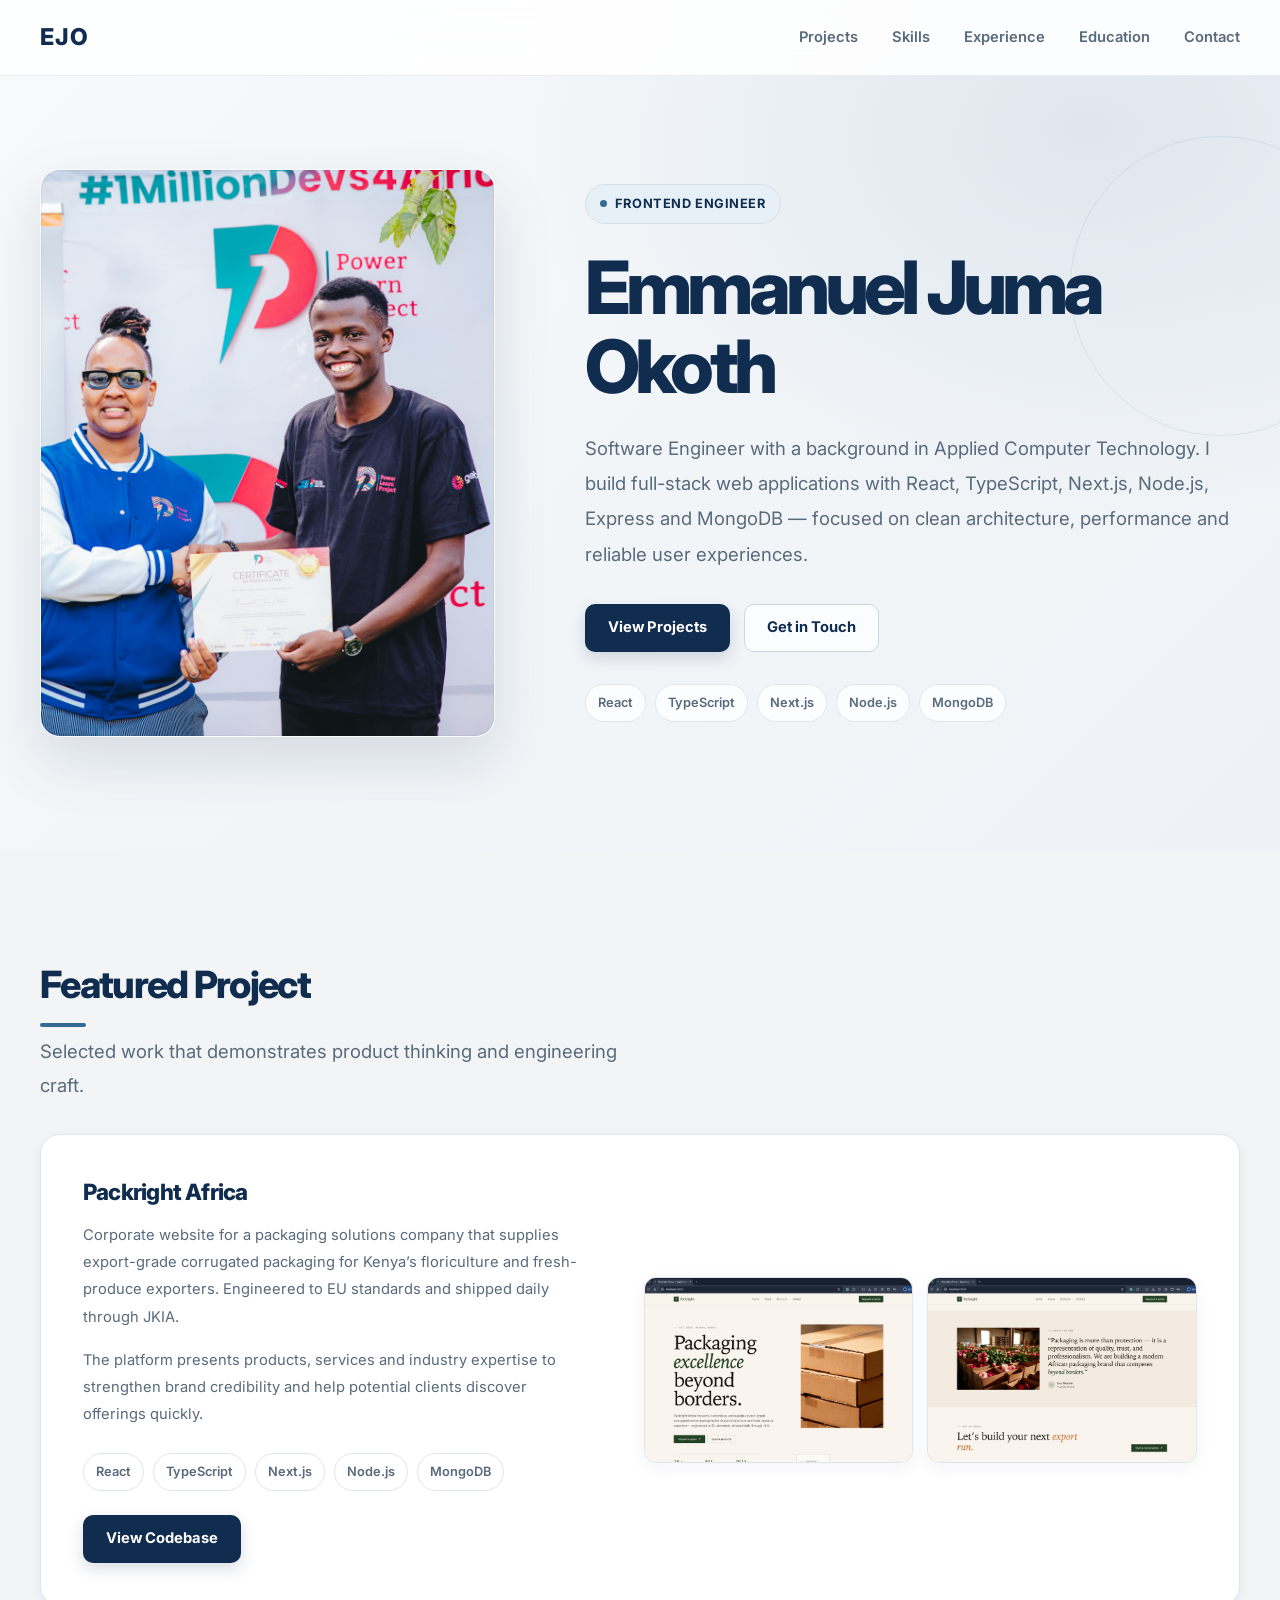
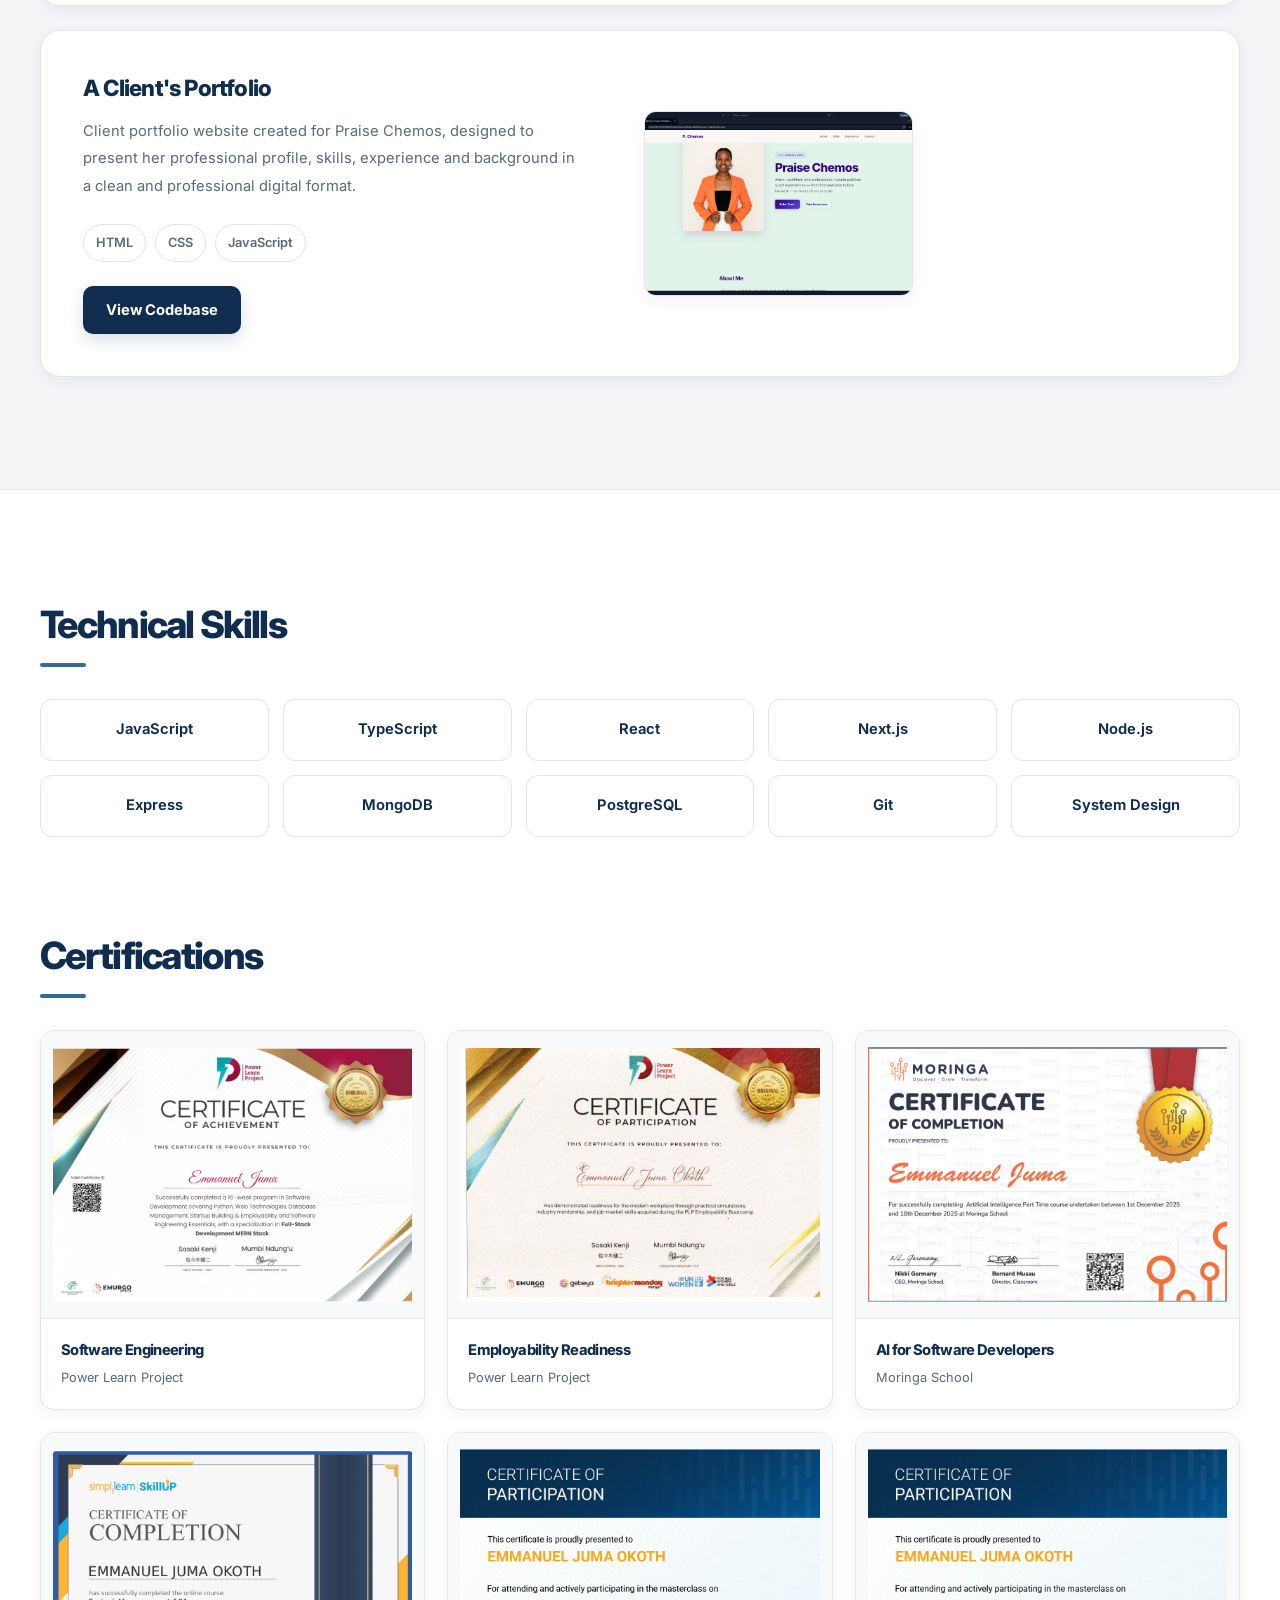
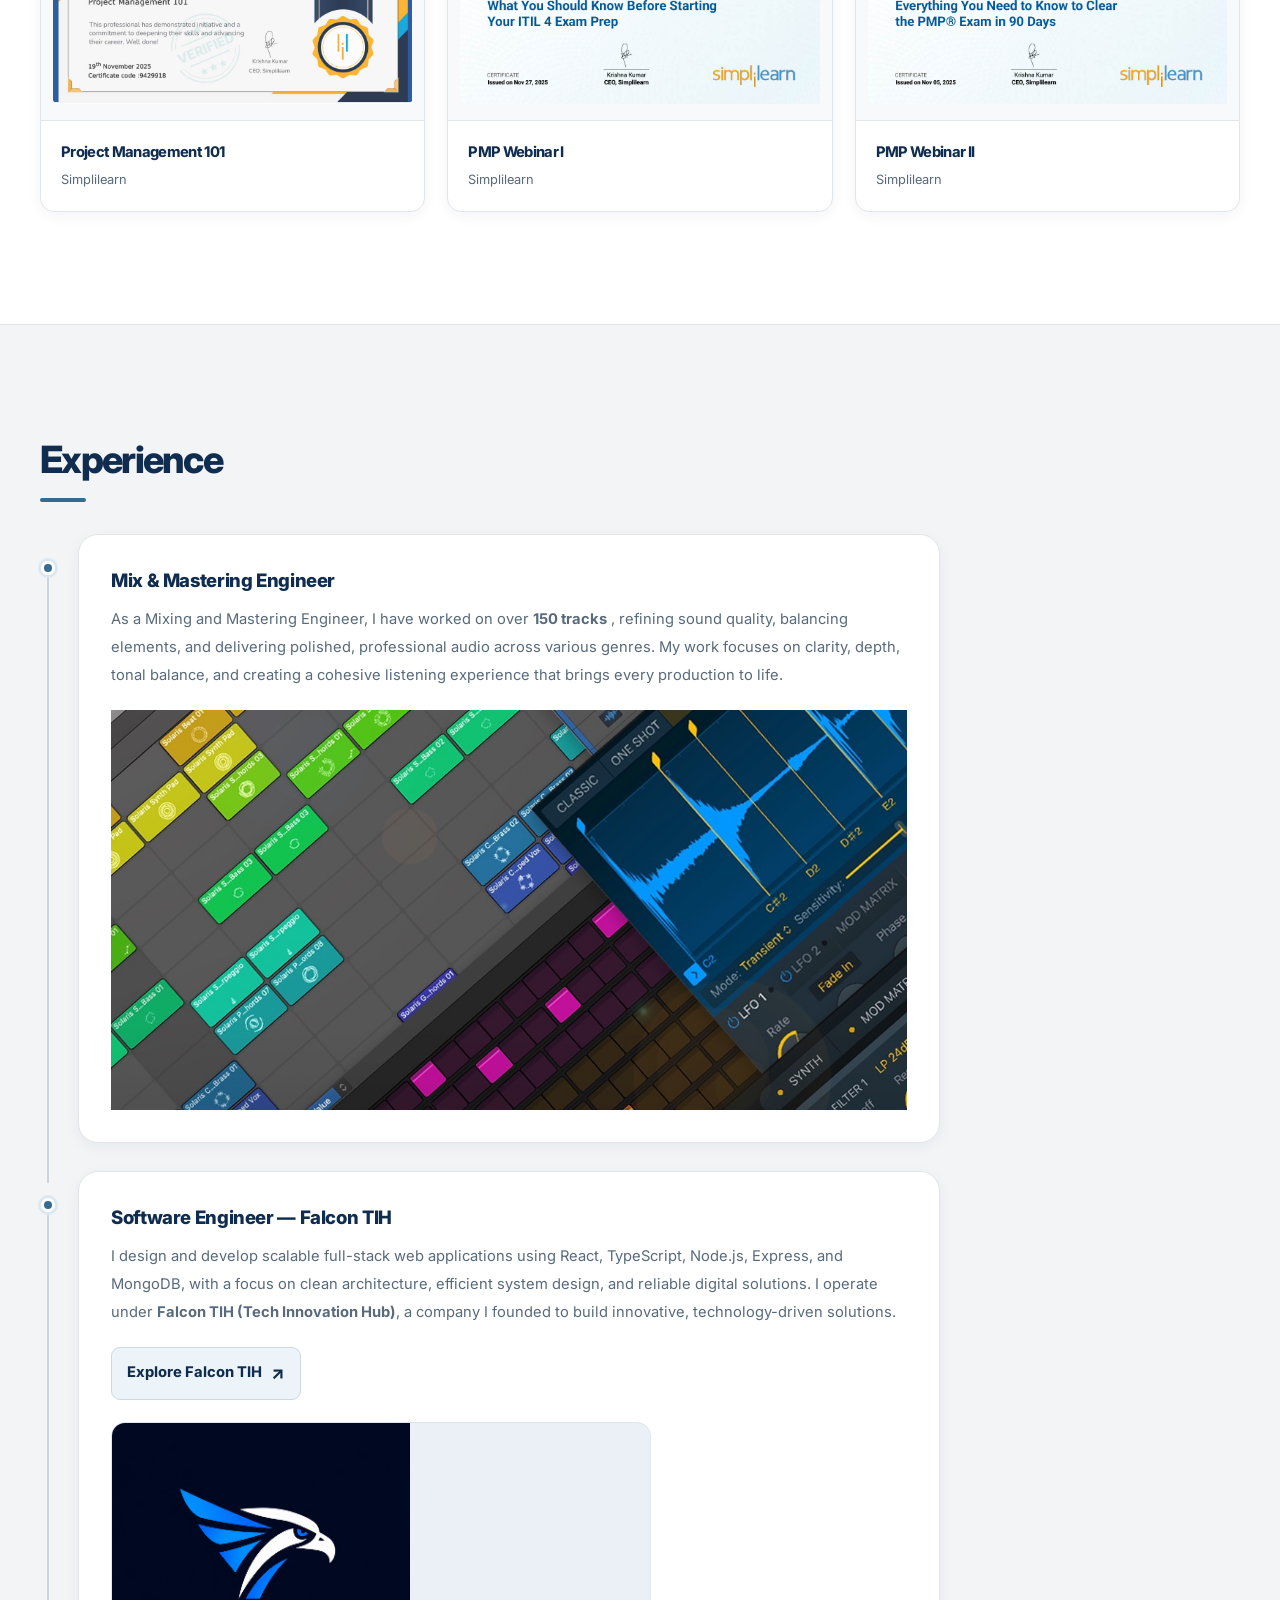
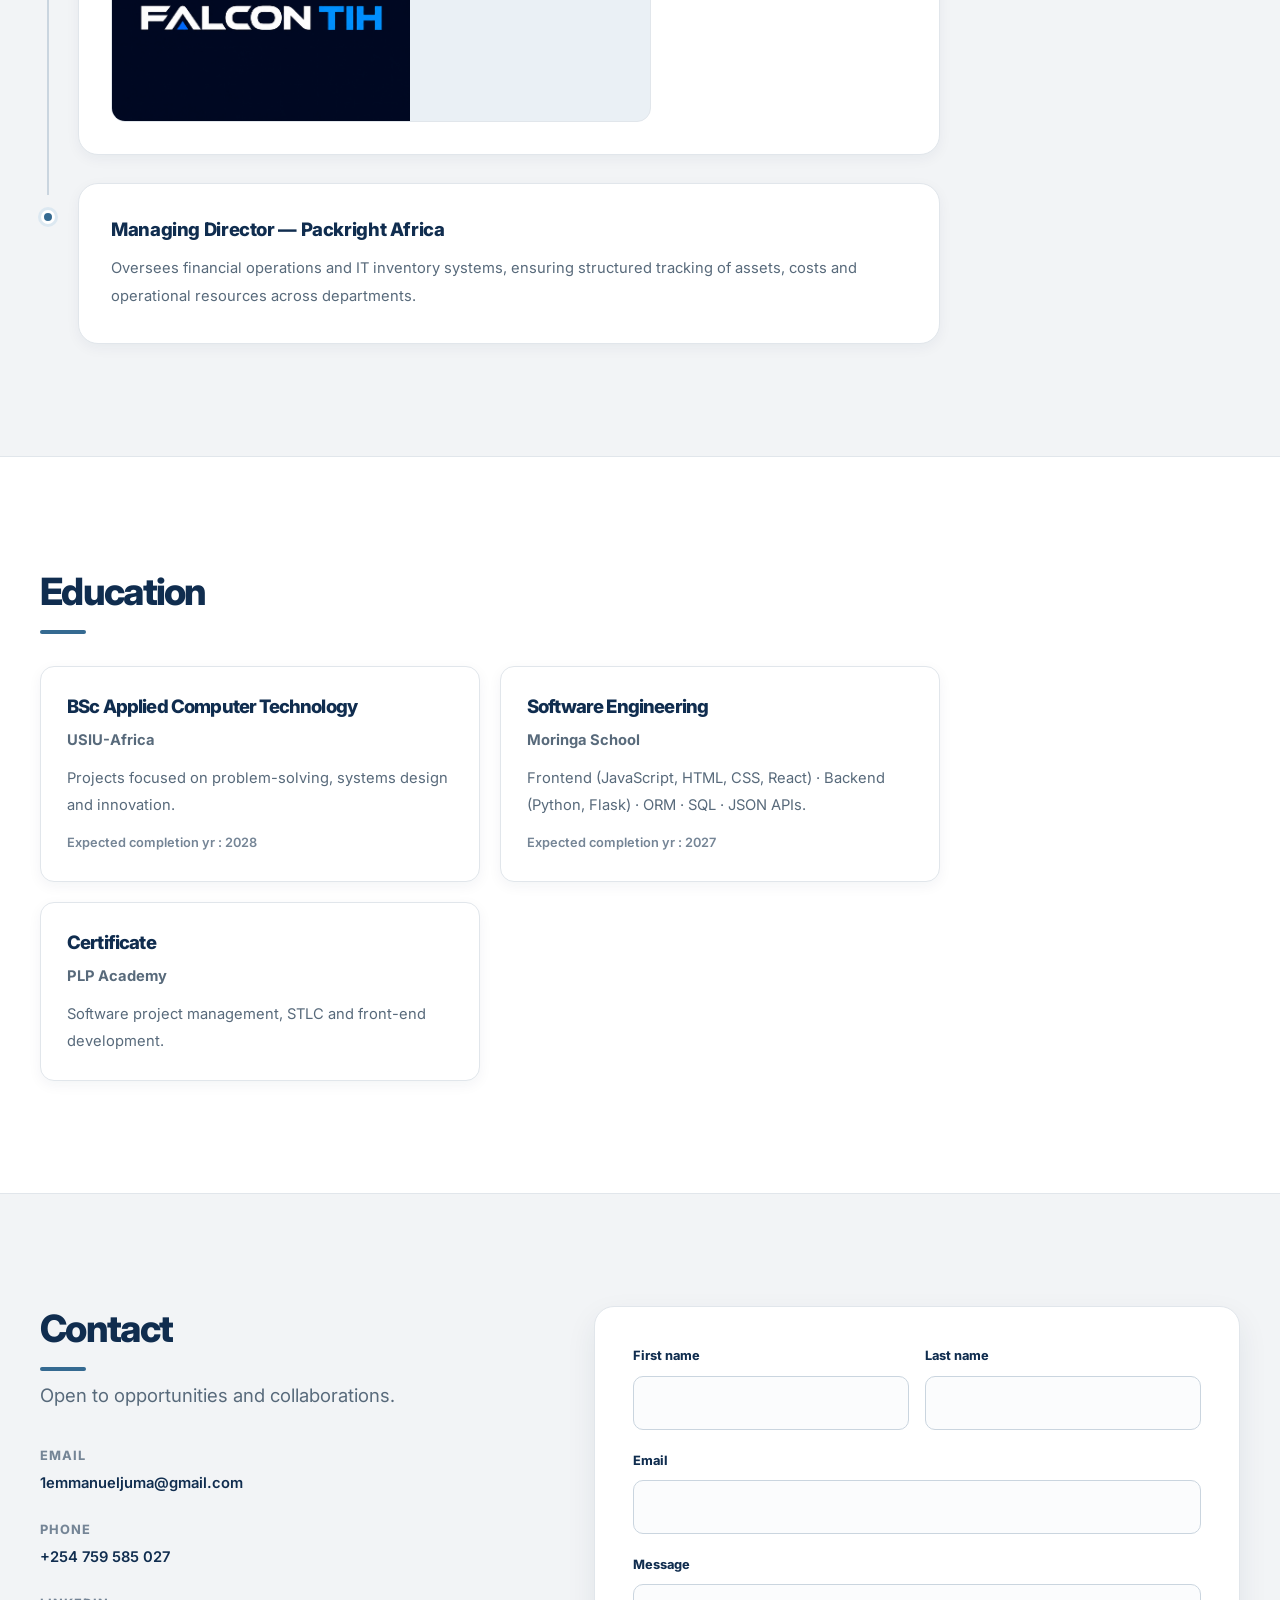
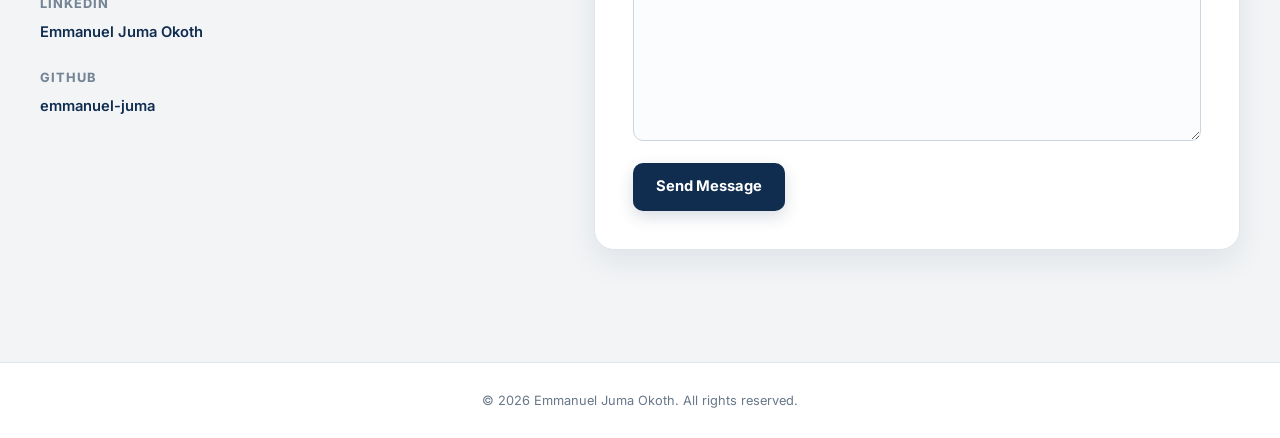
==== commit 8caddf0f: "image change" ====
--- a/index.html
+++ b/index.html
@@ -267,12 +267,15 @@
                 a company I founded to build innovative, technology-driven solutions.
               </p>
 
+
+              
+
               <a href="falcon.html" class="company-link">
                 Explore Falcon TIH
               </a>
 
               <img
-                src="assets/ba61d166-2e27-4fd8-9d06-df385133708d.png"
+                src="assets/b98a246c-032a-406a-98f2-aae4e620f223.png"
                 alt="Falcon TIH company branding"
                 class="experience-image"
                 loading="lazy"
--- a/portfolio.css
+++ b/portfolio.css
@@ -1697,9 +1697,7 @@
     position: relative;
     min-height: 470px;
     overflow: hidden;
-    border-radius: 3px;
-    background: var(--navy);
-    box-shadow: var(--shadow-hover);
+    border-radius: 3px; 
     animation: fade-up 900ms 120ms ease both;
 }
 
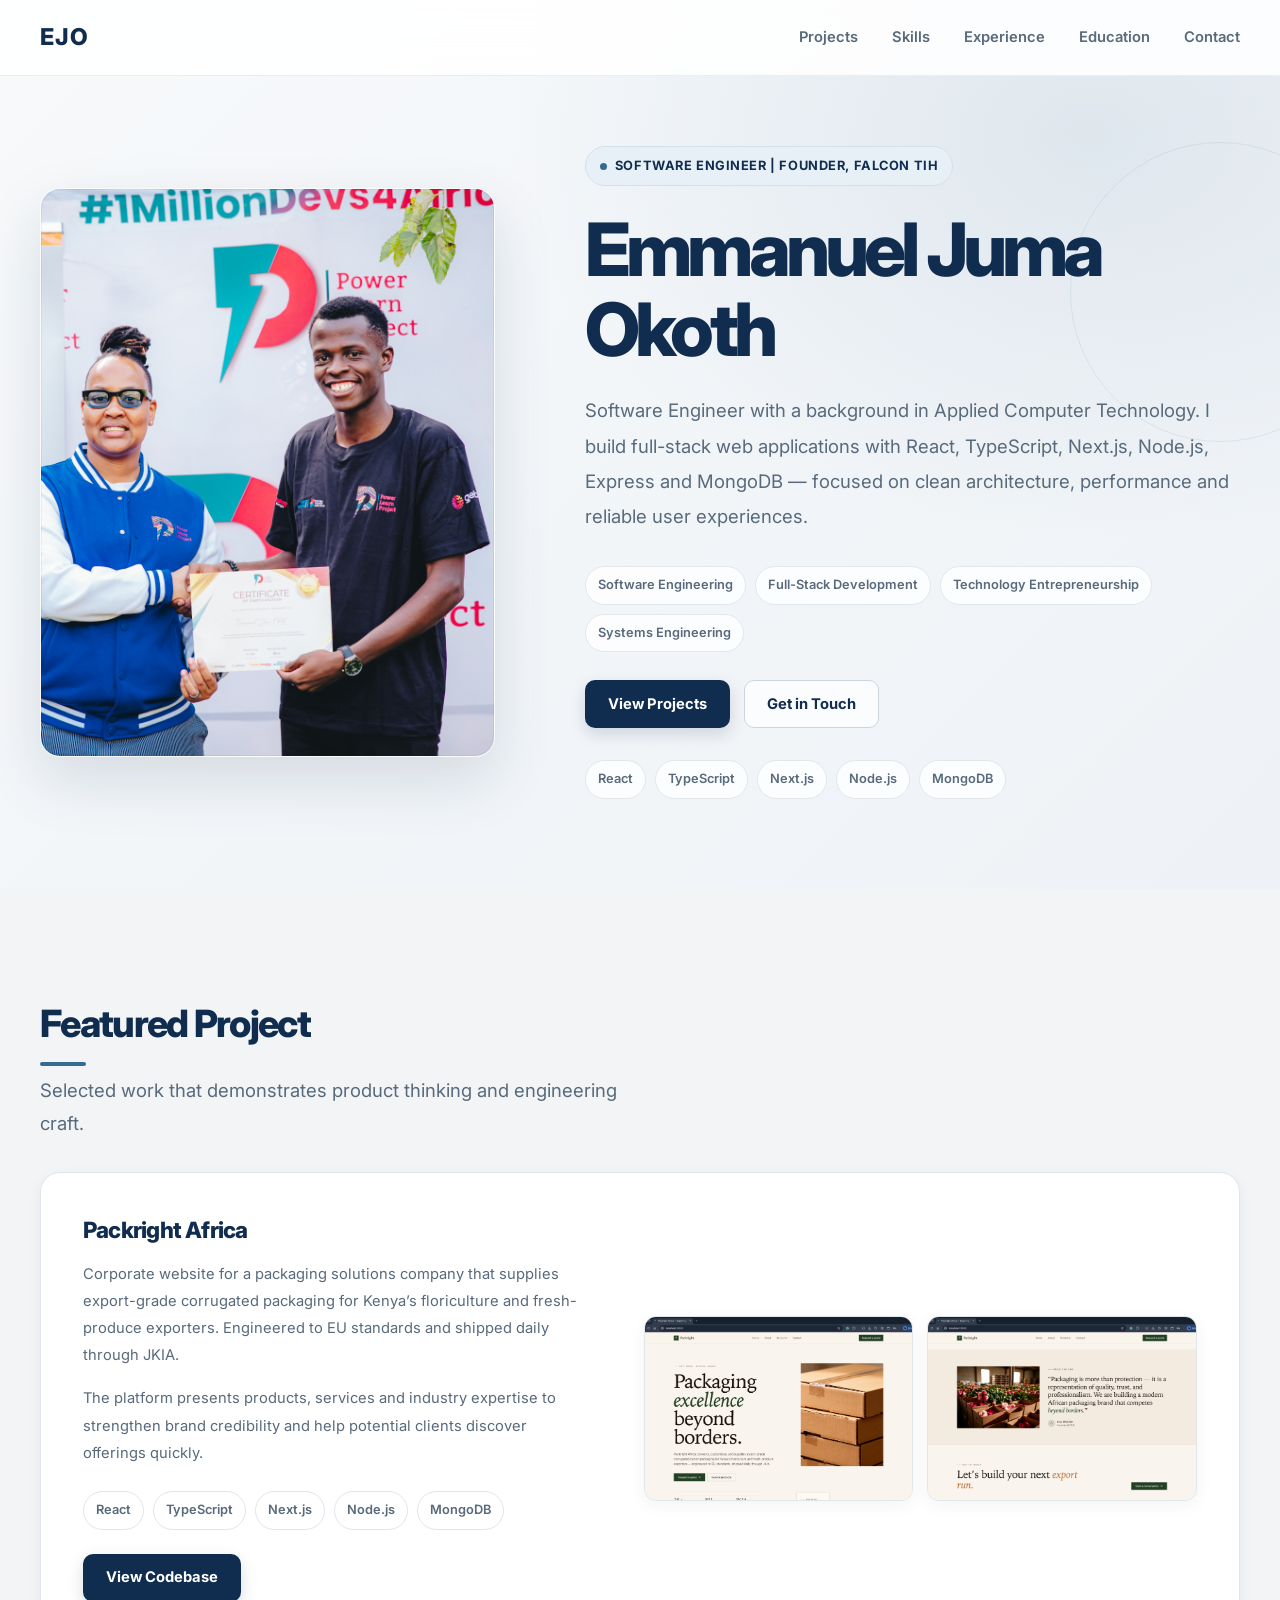
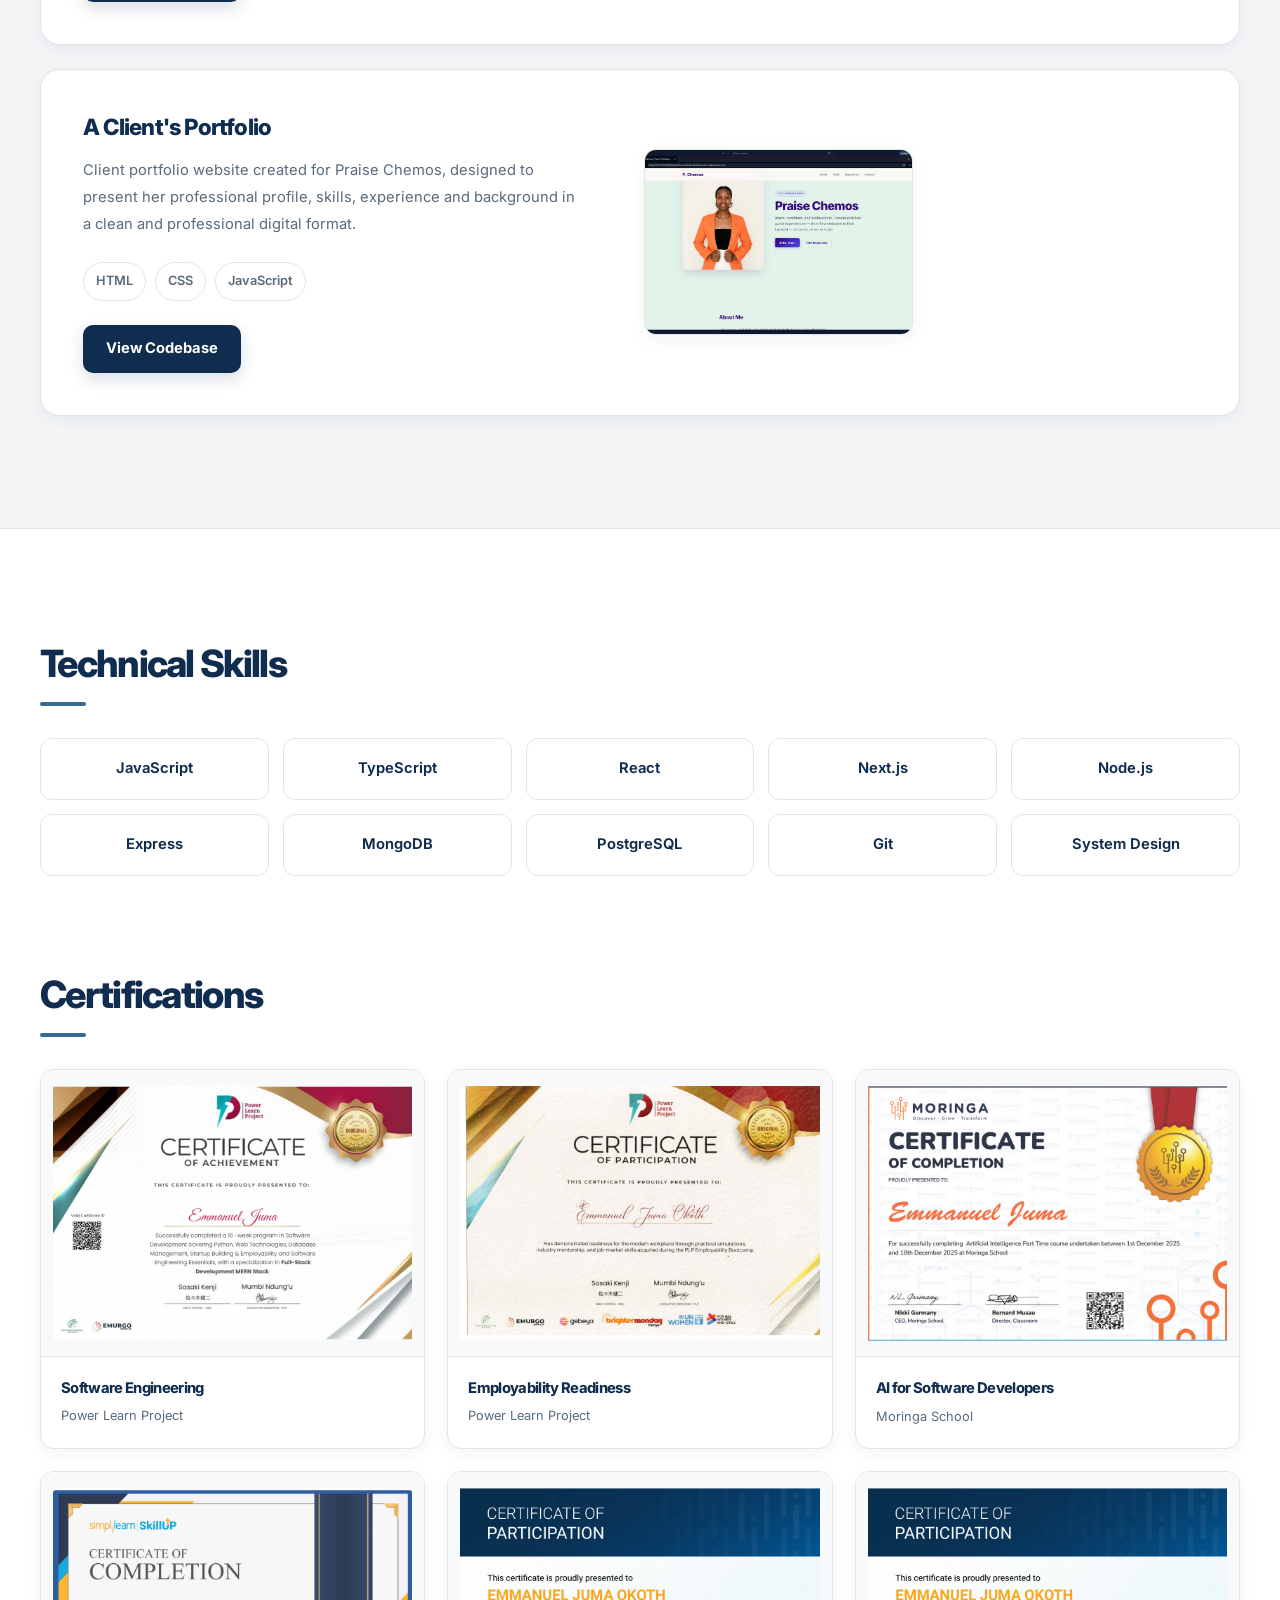
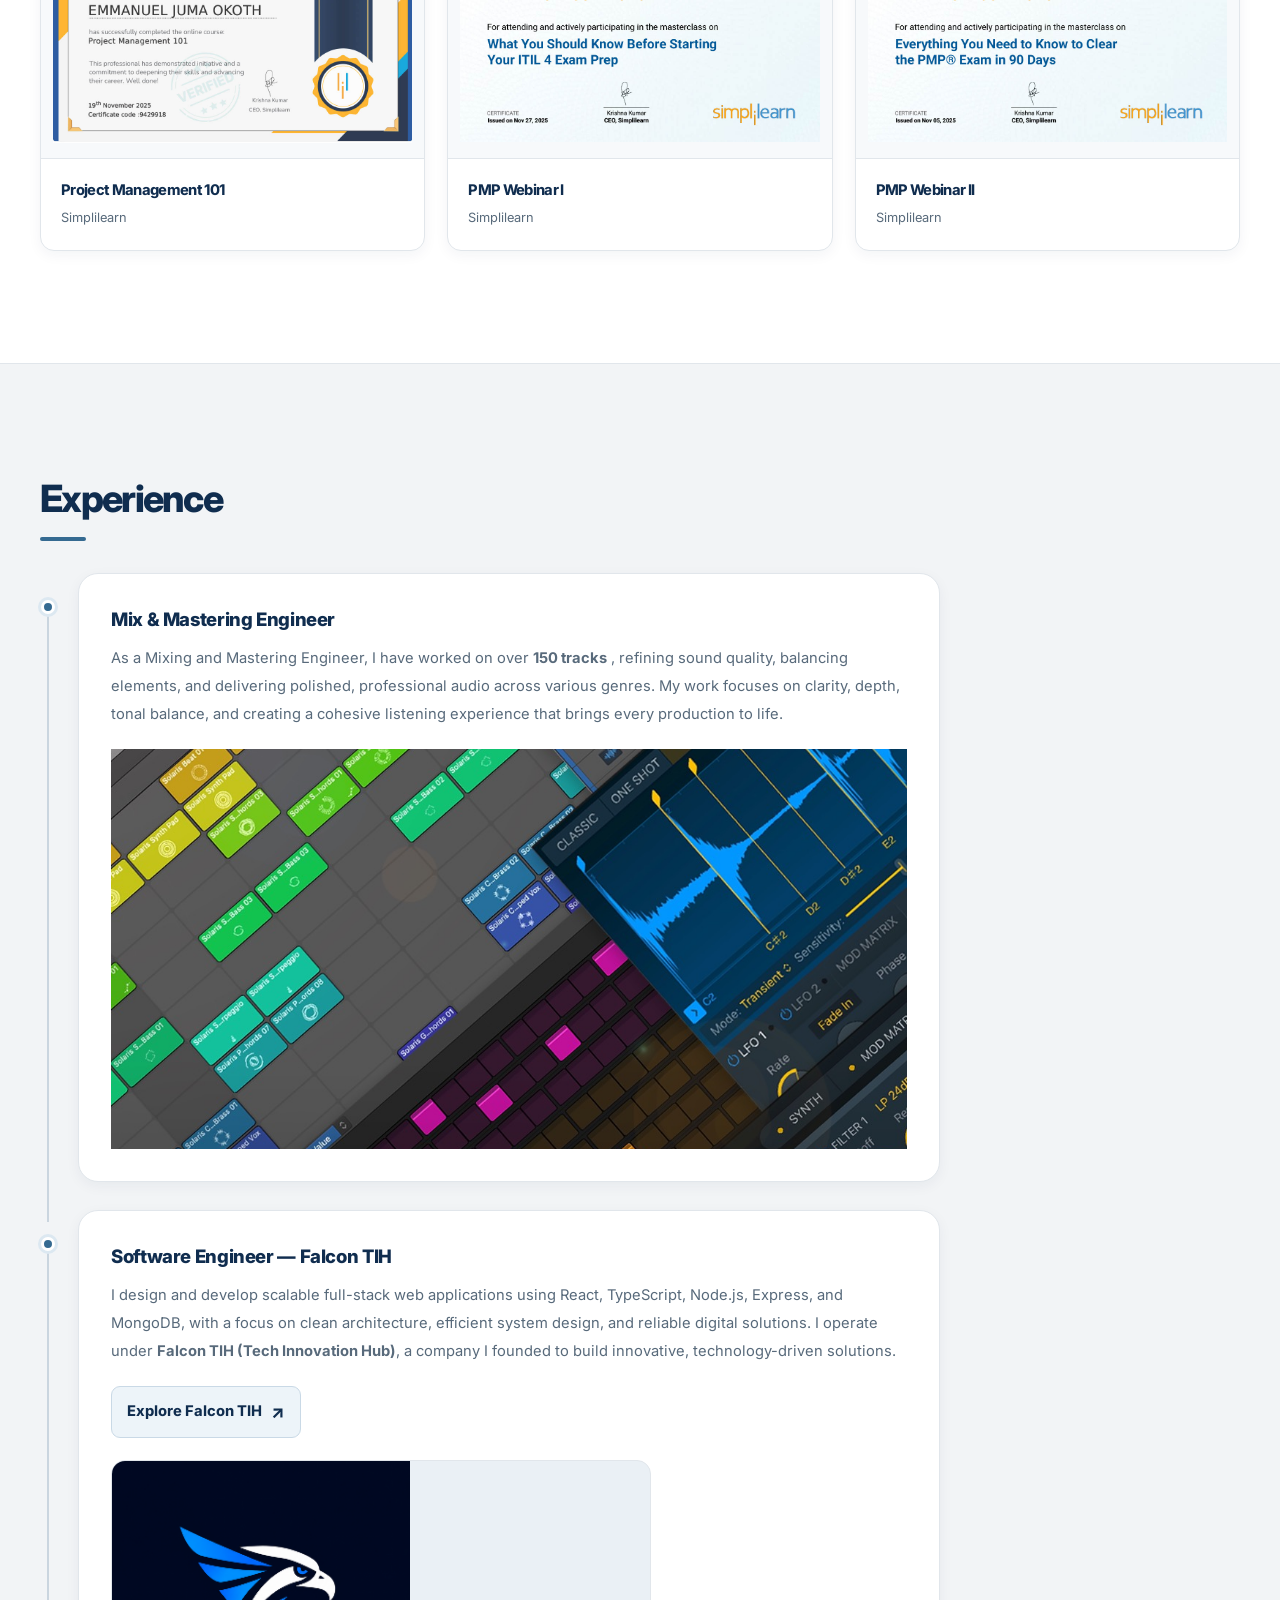
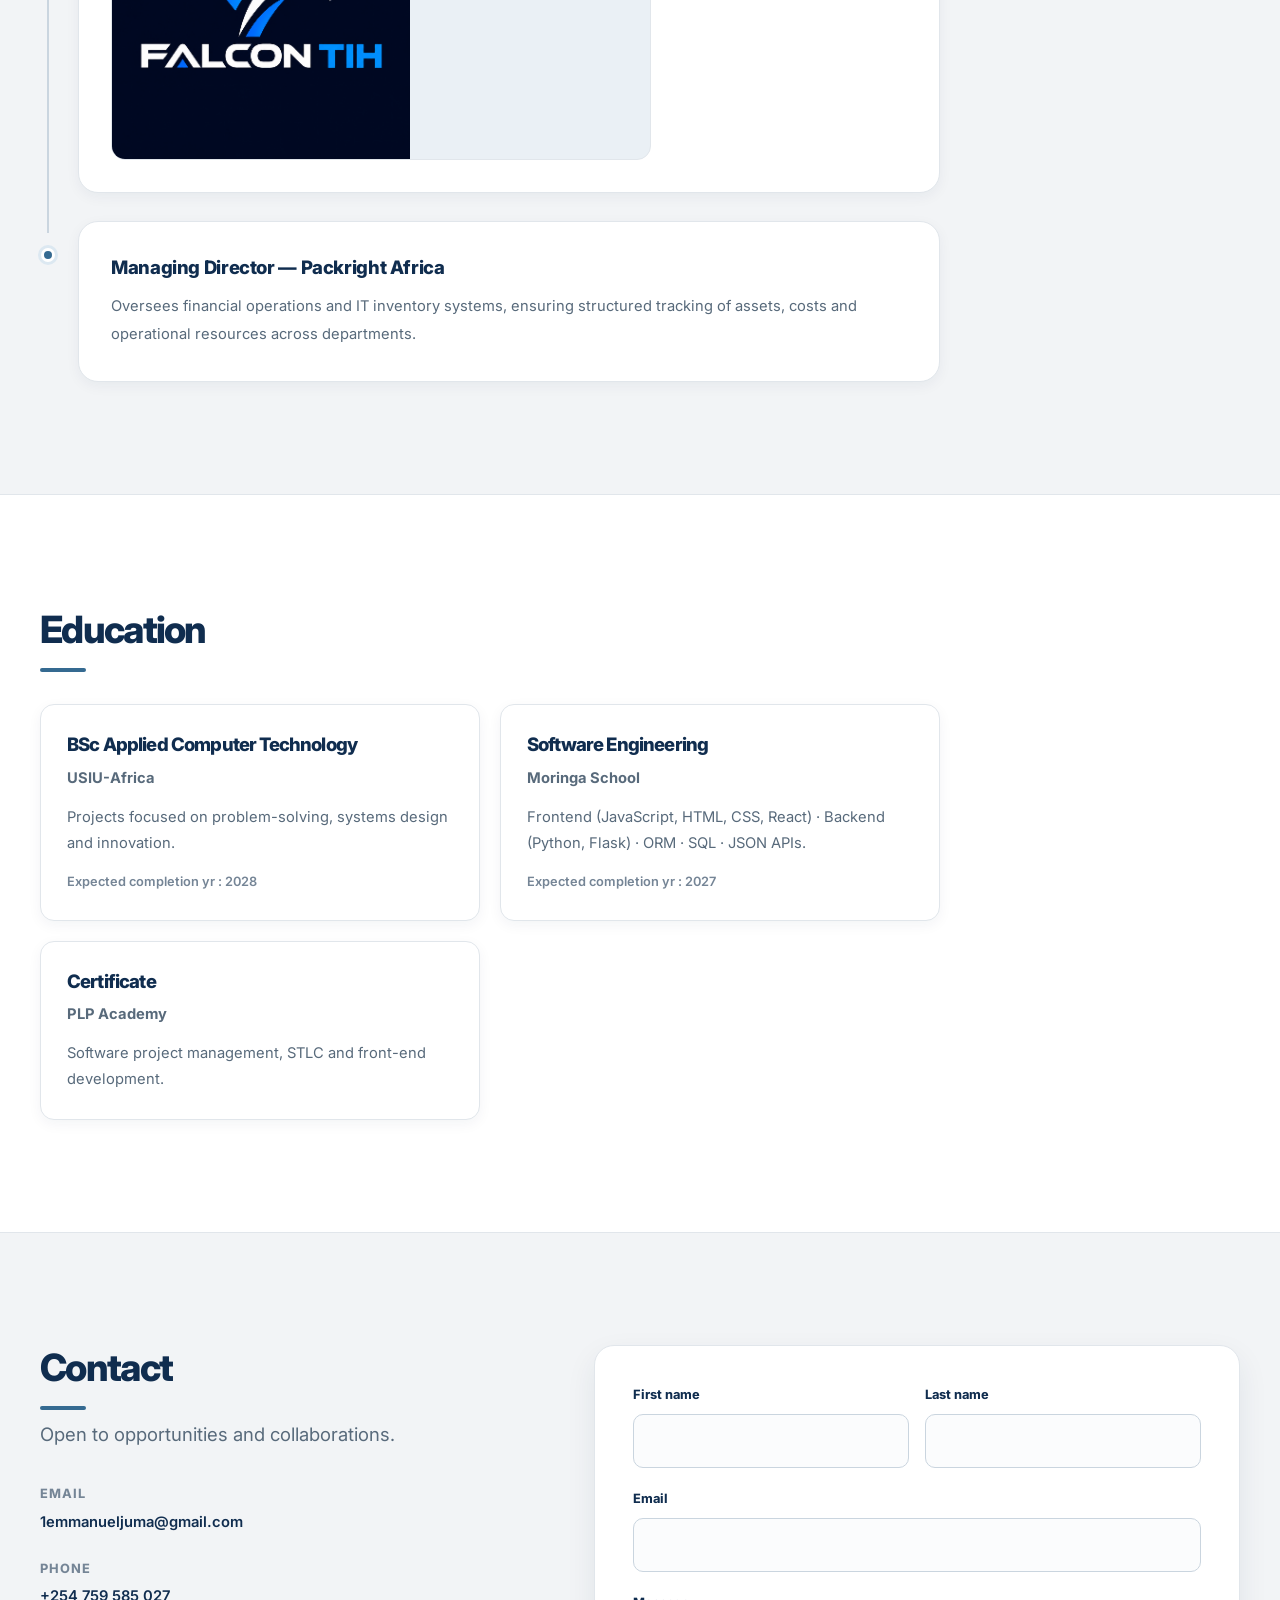
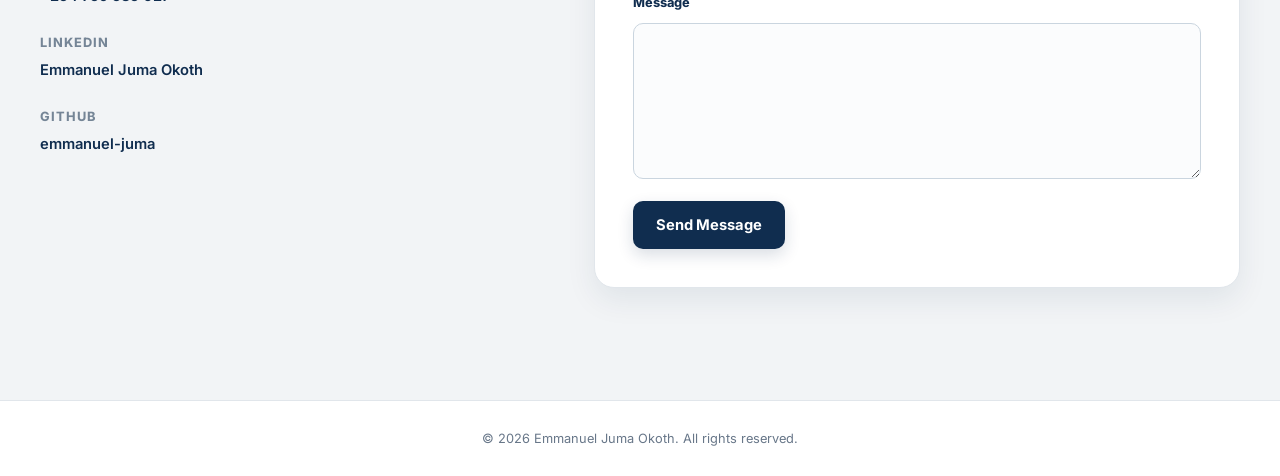
==== commit 46aa3cec: "changed section on the heading and skill" ====
--- a/index.html
+++ b/index.html
@@ -57,7 +57,7 @@
         </div>
 
         <div class="hero-content">
-          <p class="badge">Frontend Engineer</p>
+          <p class="badge">Software Engineer | Founder, Falcon TIH</p>
           <h1 id="hero-heading">Emmanuel Juma Okoth</h1>
           <p class="subtitle">
             Software Engineer with a background in Applied Computer Technology.
@@ -65,6 +65,15 @@
             Node.js, Express and MongoDB — focused on clean architecture,
             performance and reliable user experiences.
           </p>
+          <div class="chips" aria-label="Core technologies">
+            <span>Software Engineering</span>
+            <span>Full-Stack Development</span>
+            <span>Technology Entrepreneurship</span>
+            <span>Systems Engineering</span>
+        
+          </div>
+          <br>
+
           <div class="cta">
             <a href="#projects" class="btn primary">View Projects</a>
             <a href="#contact" class="btn ghost">Get in Touch</a>
@@ -394,8 +403,8 @@
             <label for="message">Message</label>
             <textarea id="message" name="message" rows="5" required></textarea>
           </div>
-
           <button type="submit" class="btn primary">Send Message</button>
+          
         </form>
       </div>
     </section>
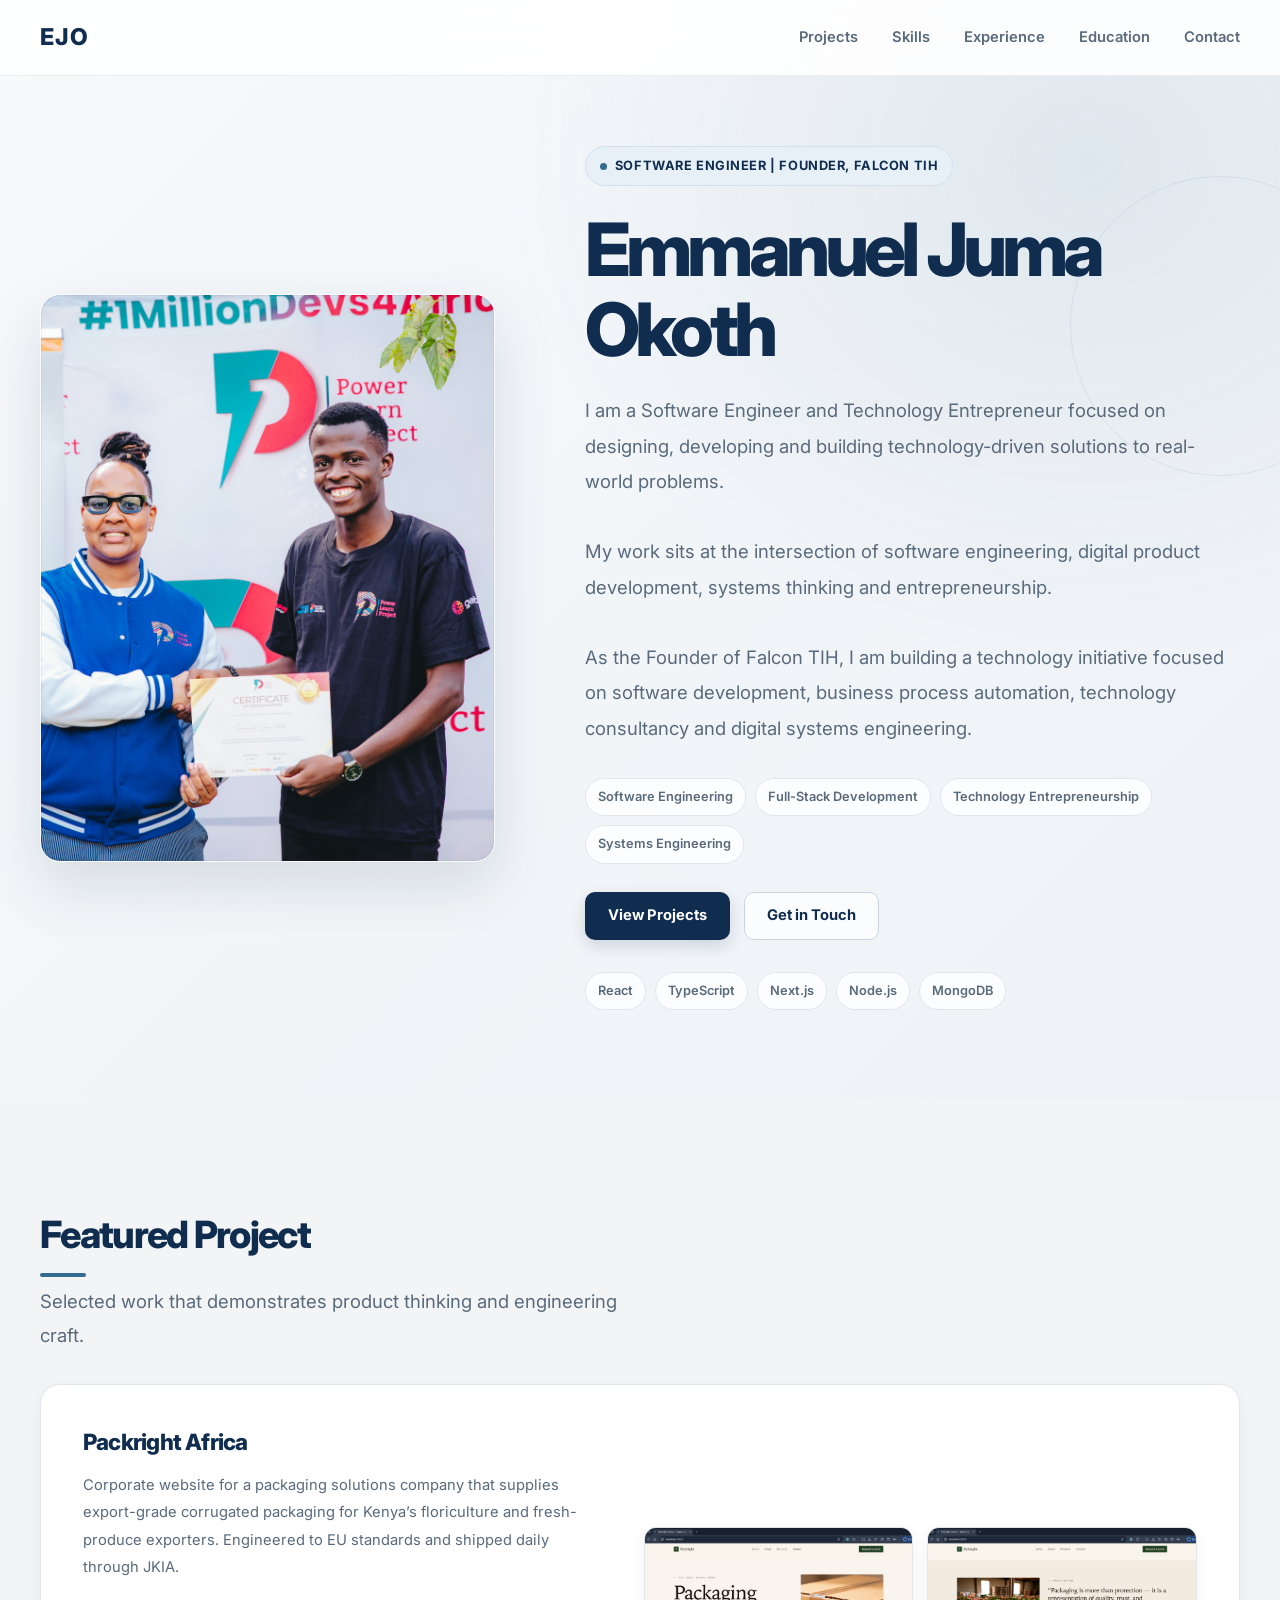
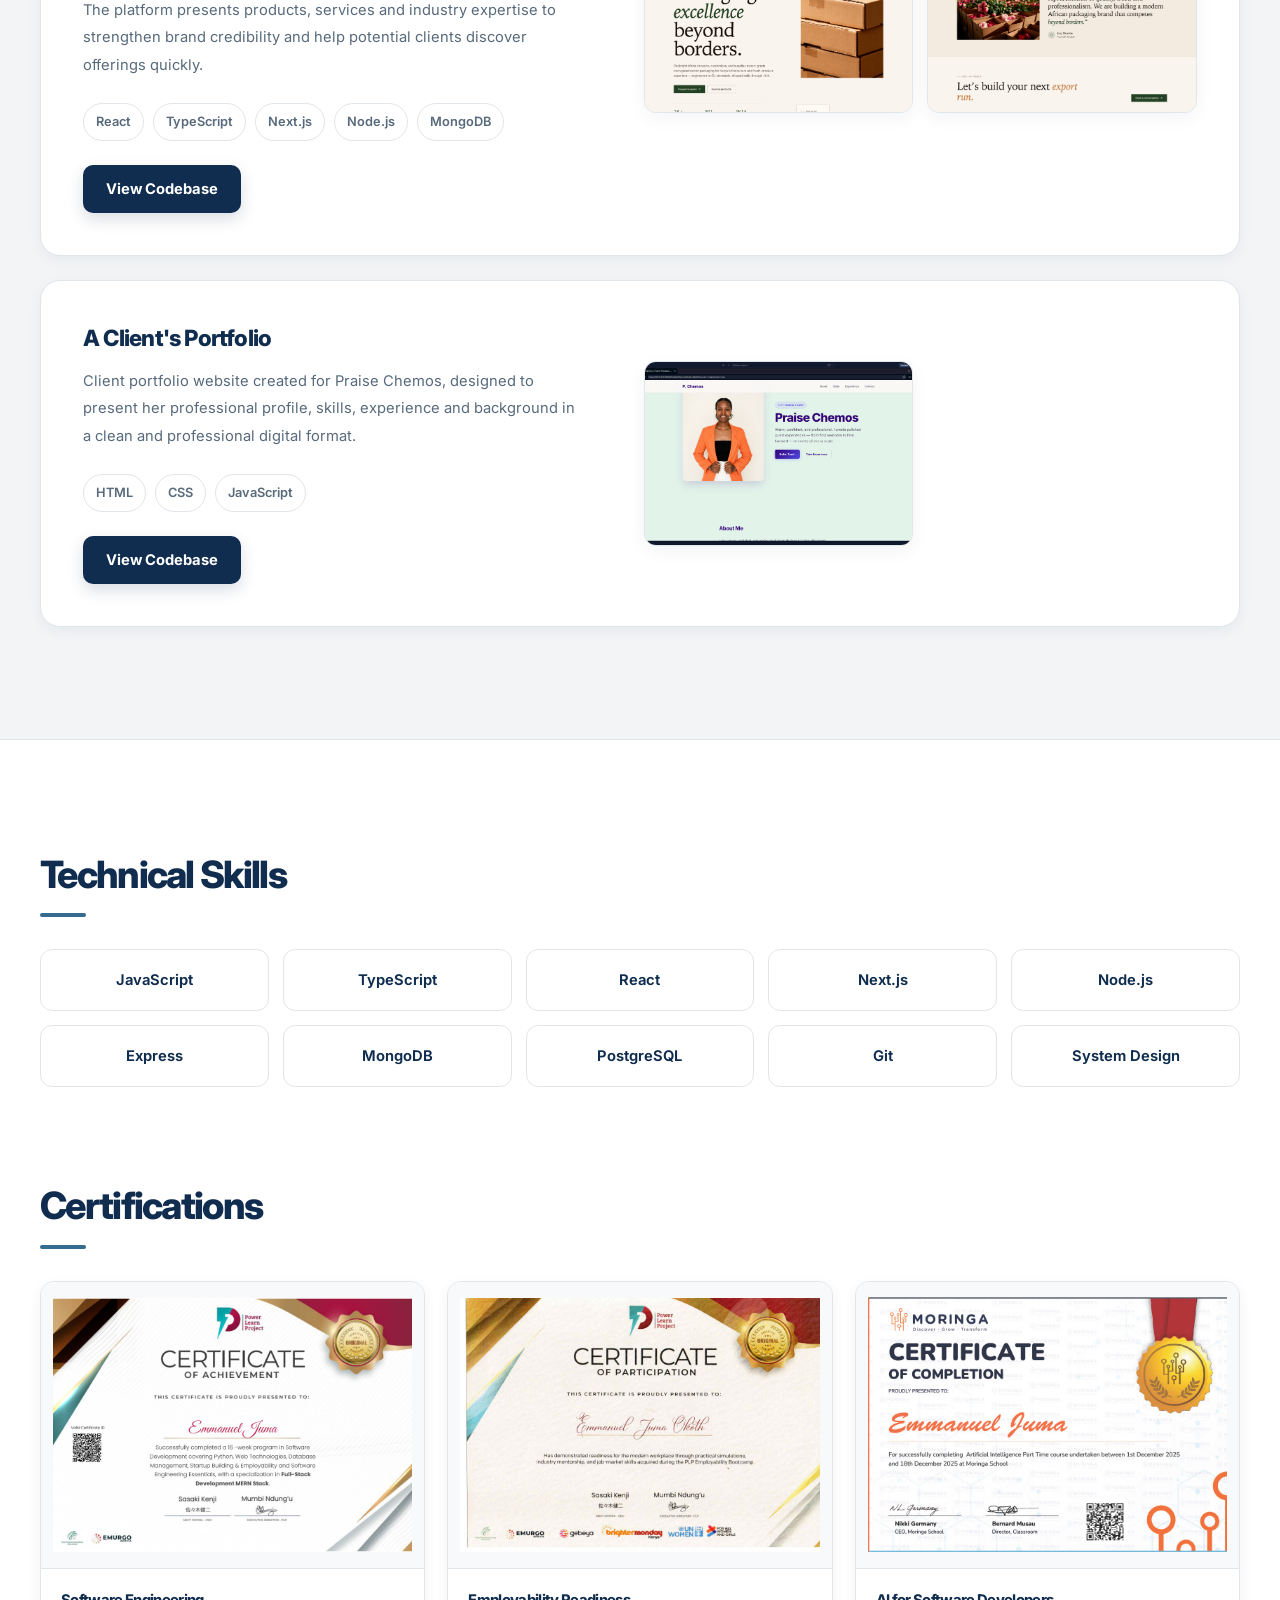
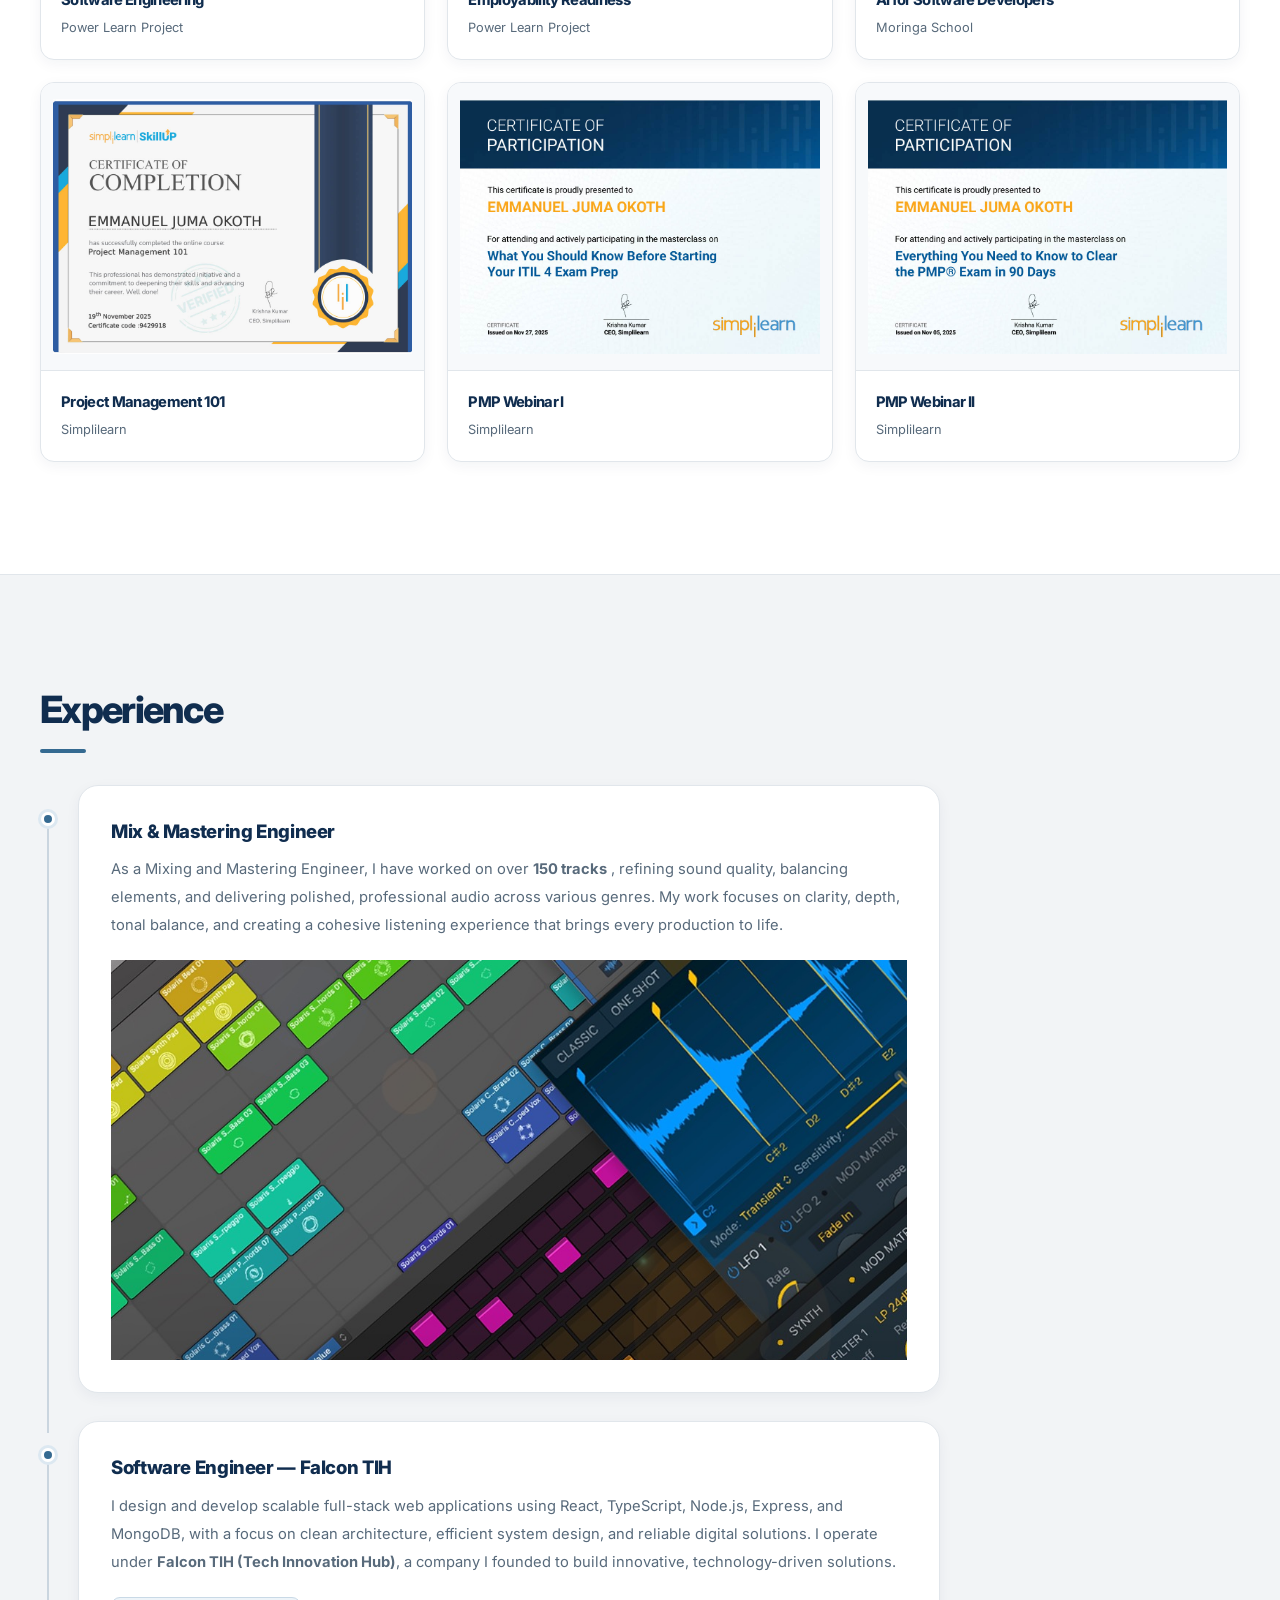
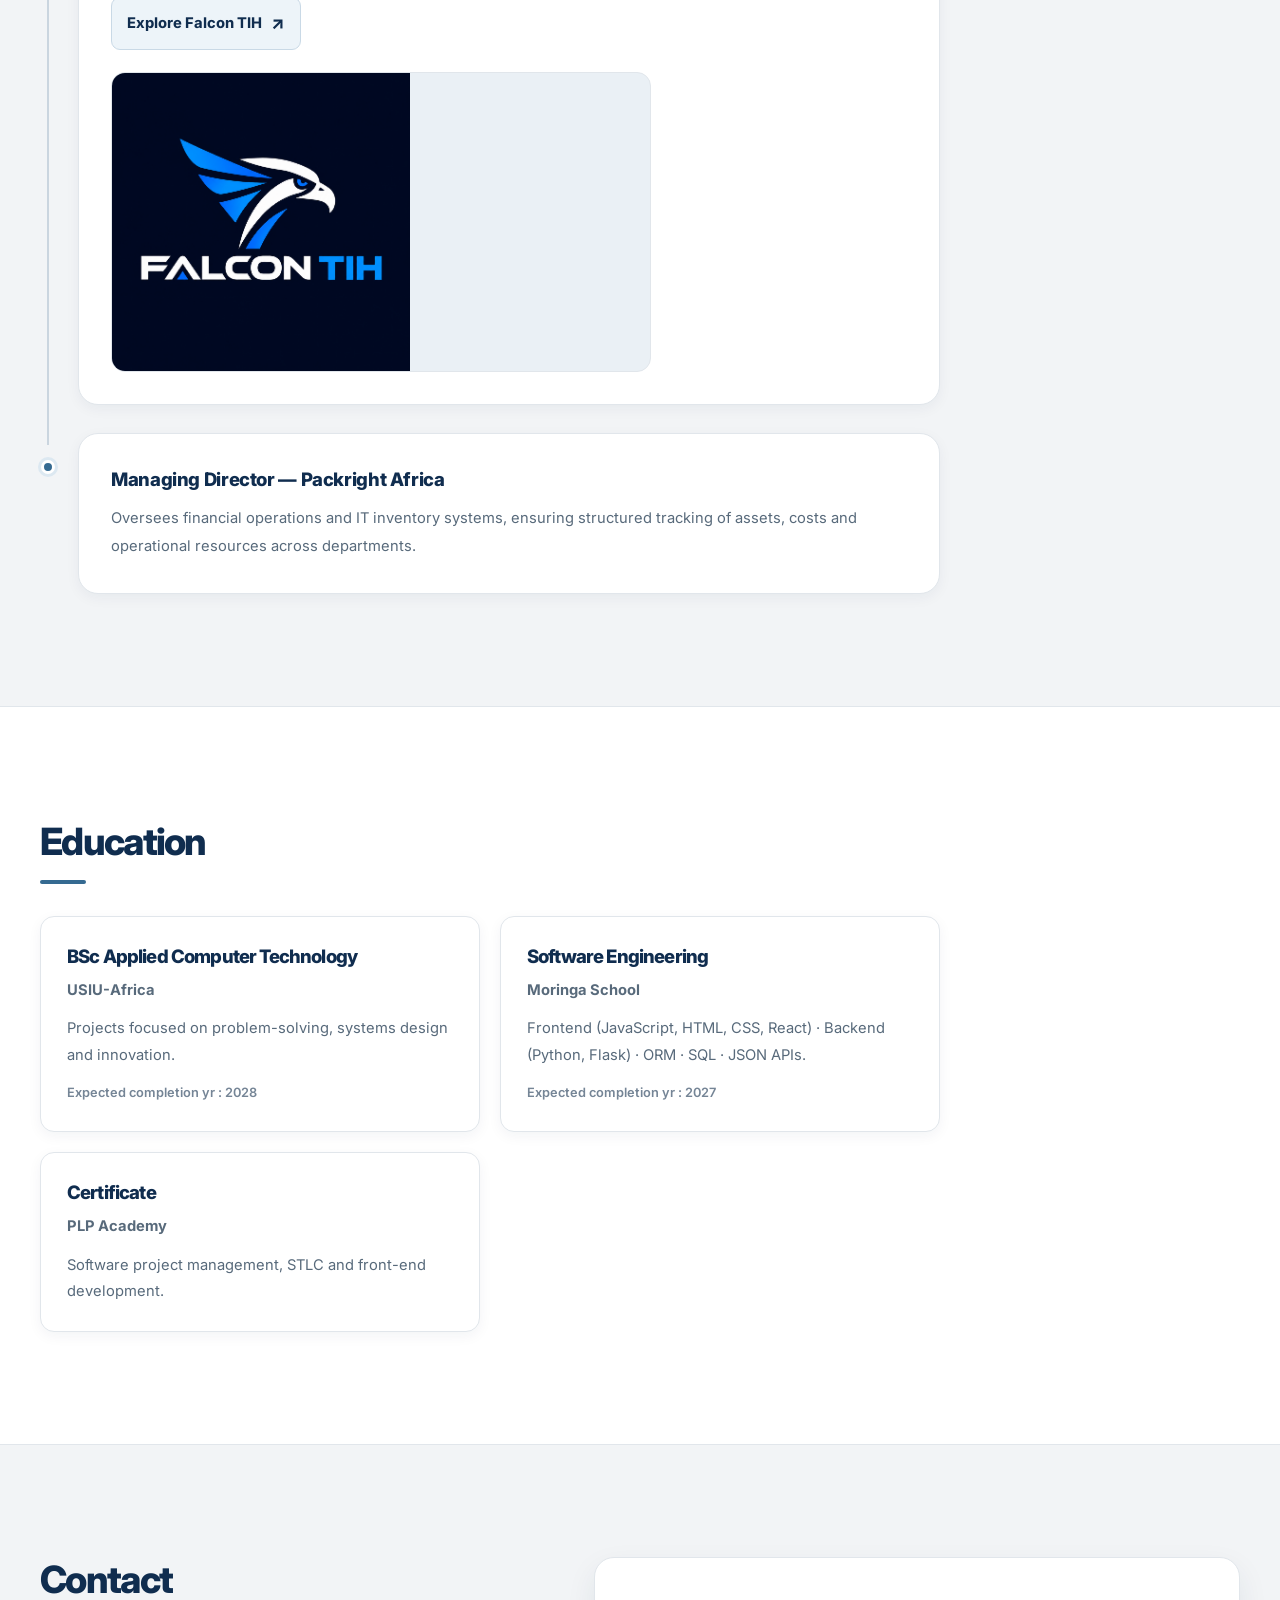
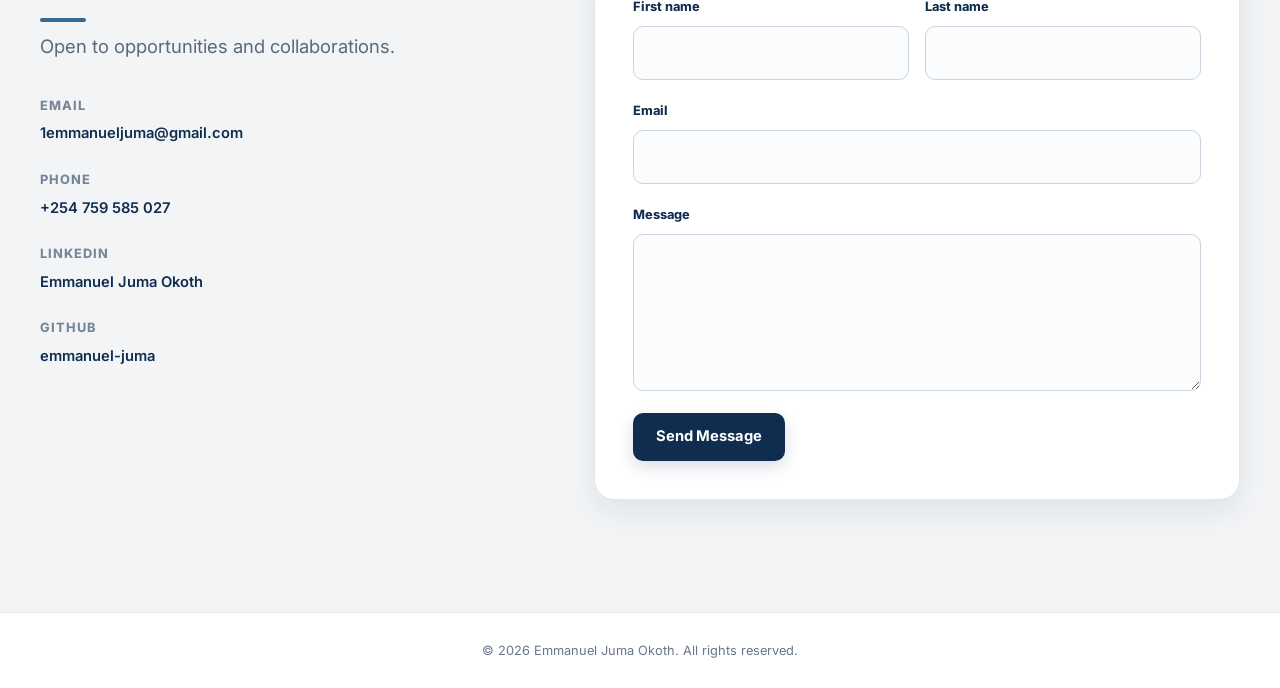
==== commit a533ed03: "changed introduction" ====
--- a/index.html
+++ b/index.html
@@ -44,6 +44,7 @@
     <!-- Hero -->
     <section class="hero" aria-labelledby="hero-heading">
       <div class="container hero-grid">
+
         <div class="hero-visual">
           <div class="hero-card">
             <img
@@ -57,13 +58,13 @@
         </div>
 
         <div class="hero-content">
+
           <p class="badge">Software Engineer | Founder, Falcon TIH</p>
           <h1 id="hero-heading">Emmanuel Juma Okoth</h1>
           <p class="subtitle">
-            Software Engineer with a background in Applied Computer Technology.
-            I build full-stack web applications with React, TypeScript, Next.js,
-            Node.js, Express and MongoDB — focused on clean architecture,
-            performance and reliable user experiences.
+            I am a Software Engineer and Technology Entrepreneur focused on designing, developing and building technology-driven solutions to real-world problems.<br><br>
+            My work sits at the intersection of software engineering, digital product development, systems thinking and entrepreneurship.<br><br>
+            As the Founder of Falcon TIH, I am building a technology initiative focused on software development, business process automation, technology consultancy and digital systems engineering.
           </p>
           <div class="chips" aria-label="Core technologies">
             <span>Software Engineering</span>
@@ -404,7 +405,7 @@
             <textarea id="message" name="message" rows="5" required></textarea>
           </div>
           <button type="submit" class="btn primary">Send Message</button>
-          
+
         </form>
       </div>
     </section>
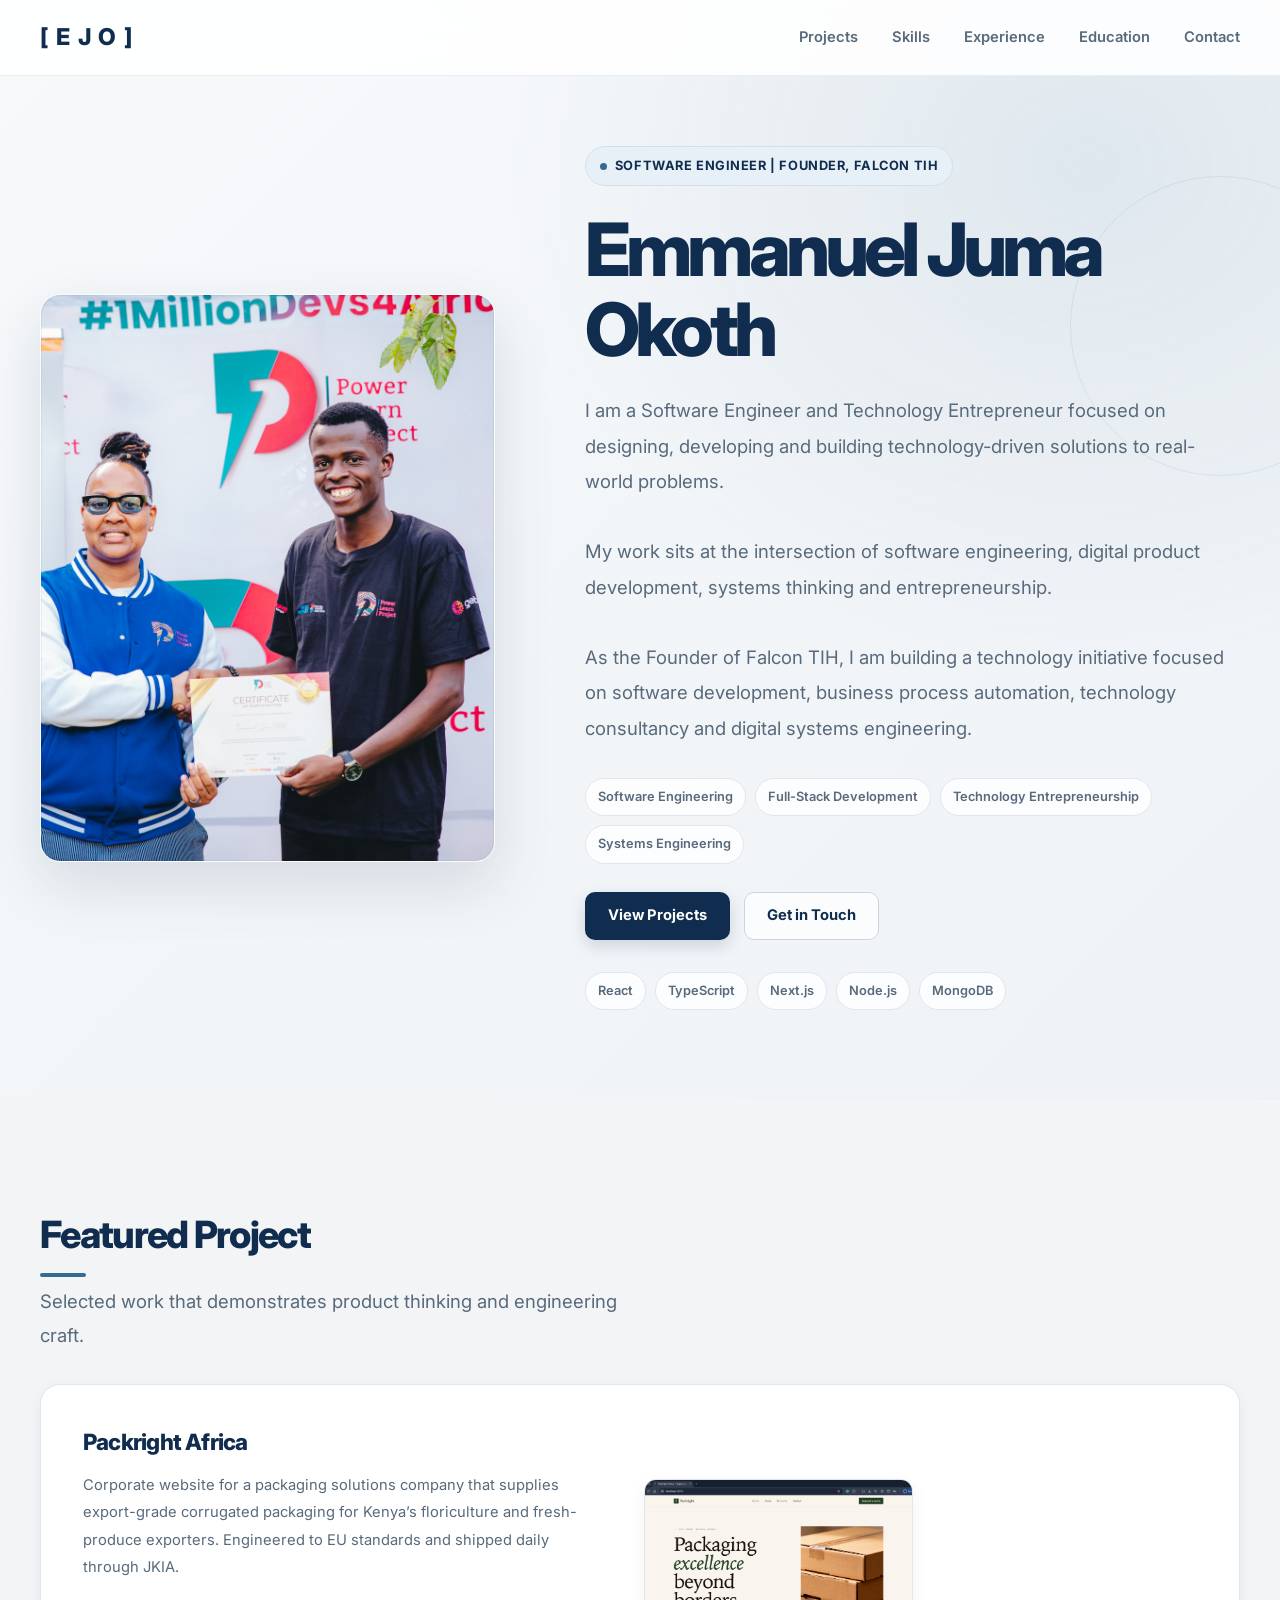
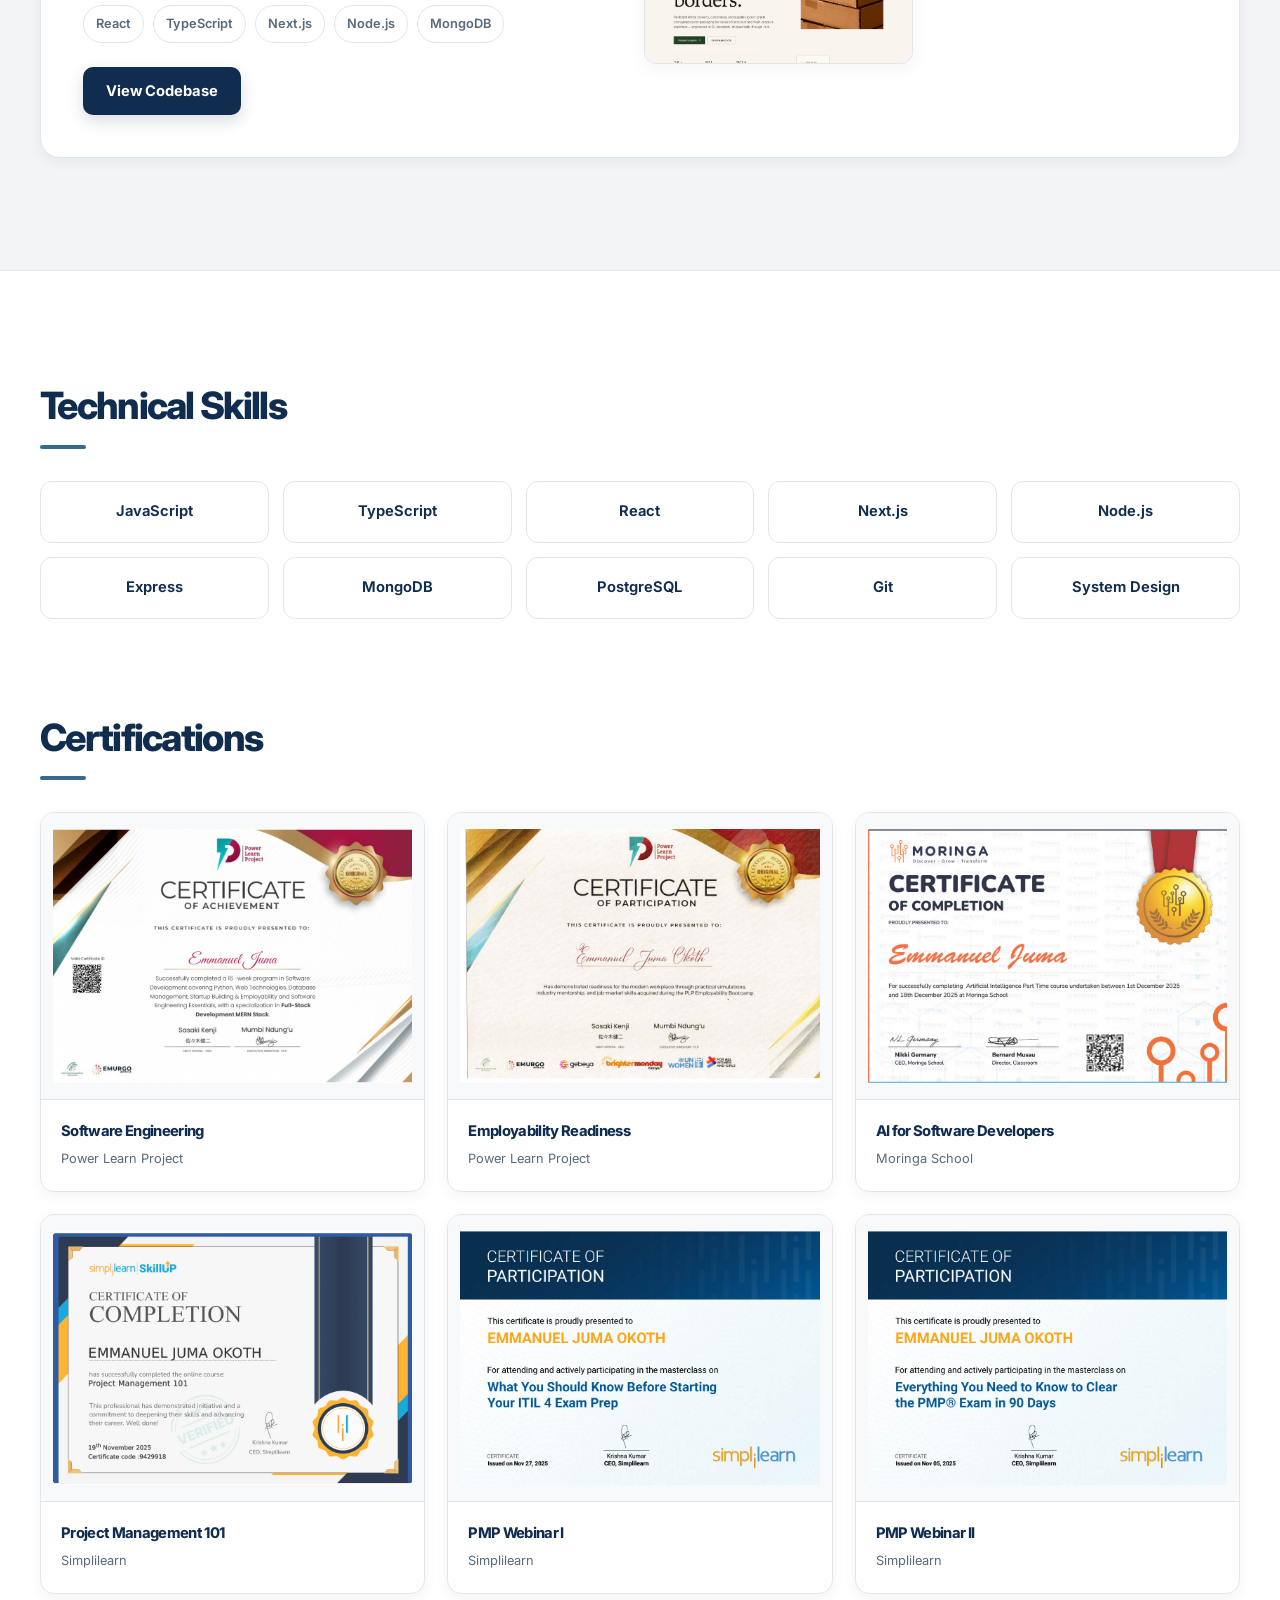
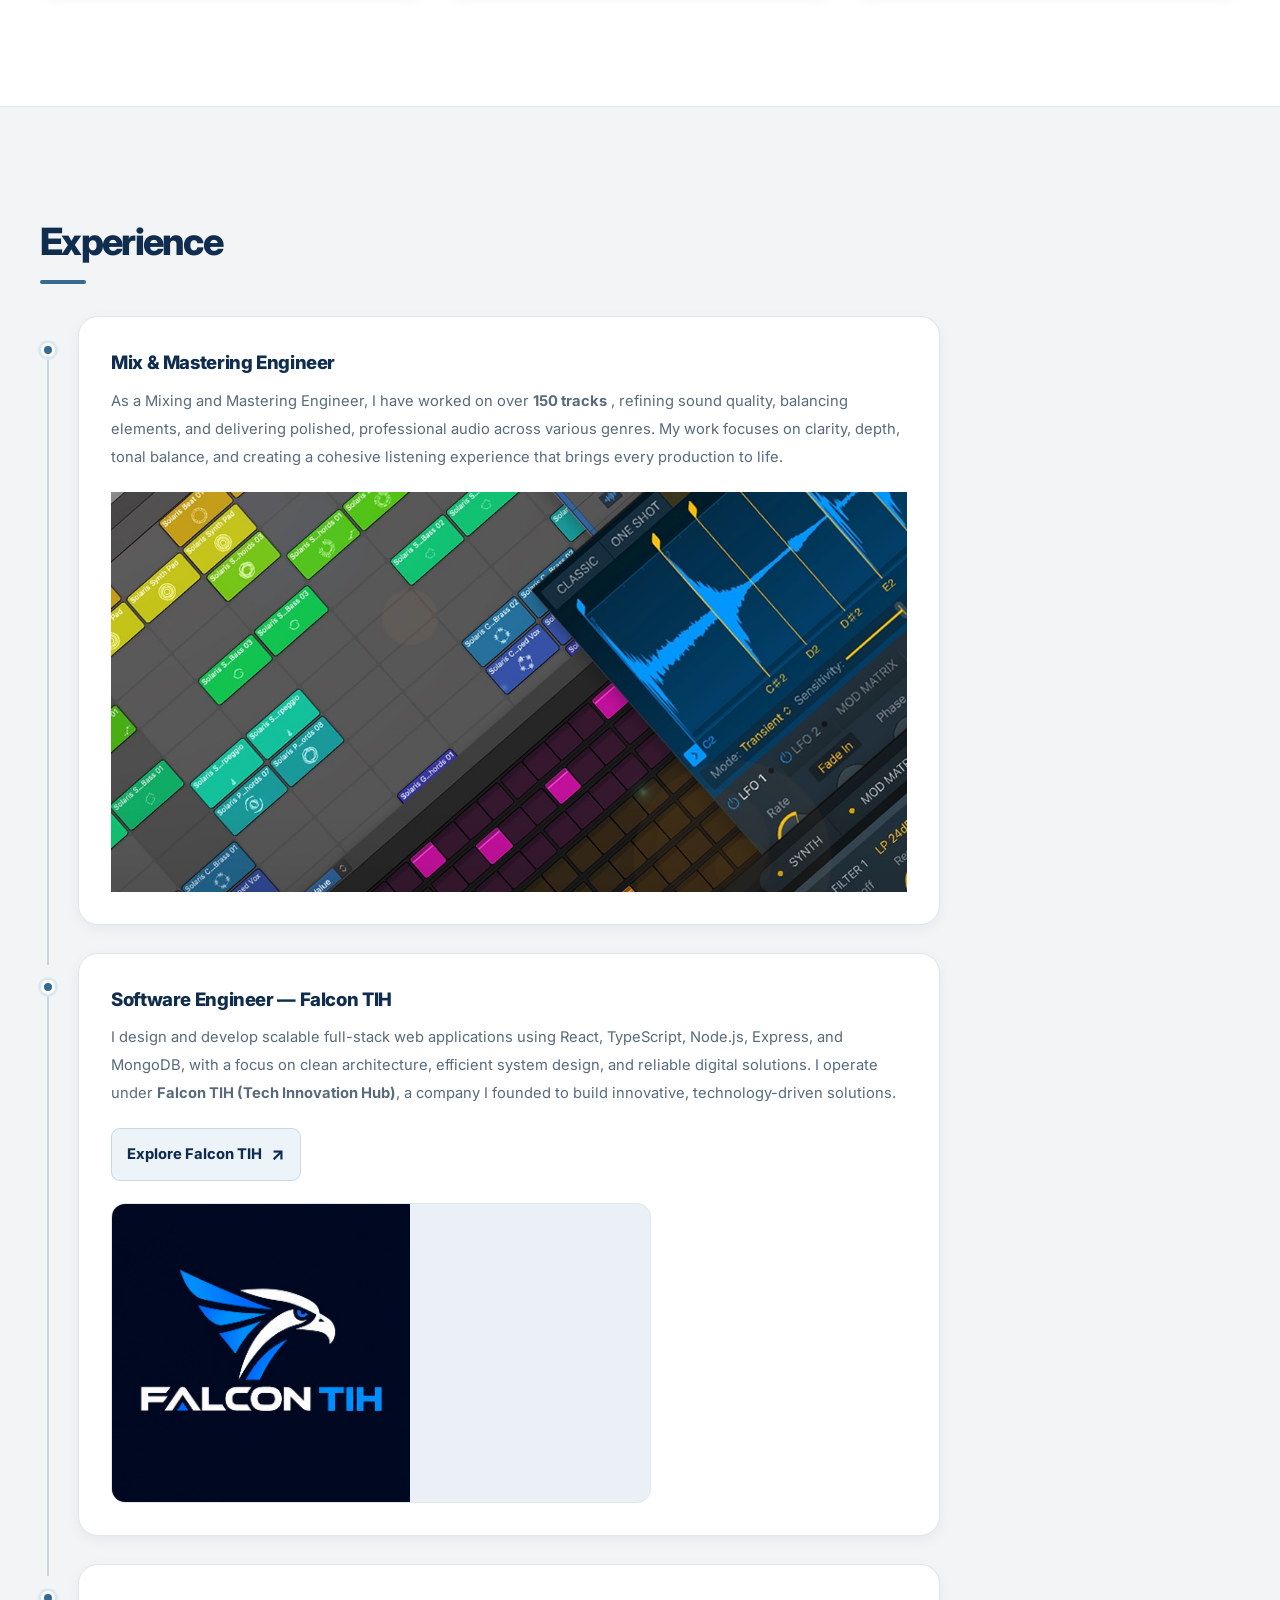
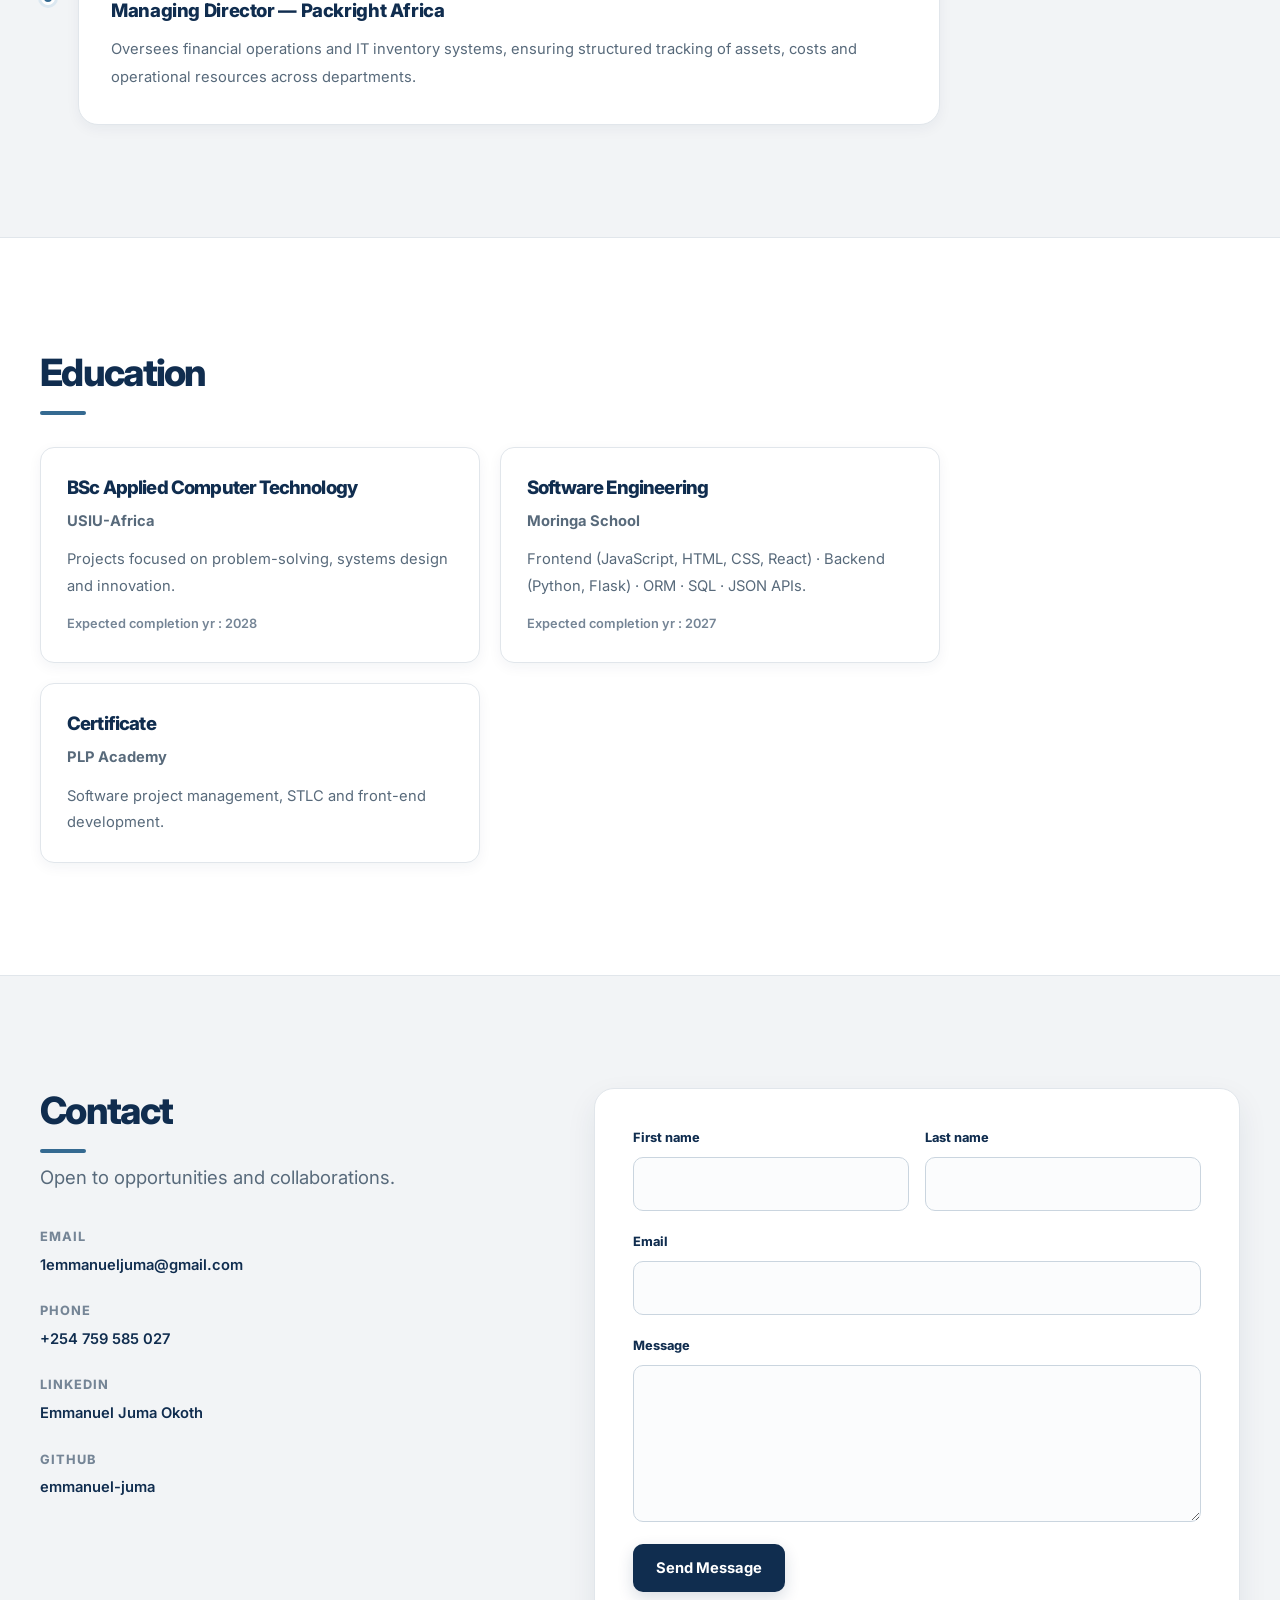
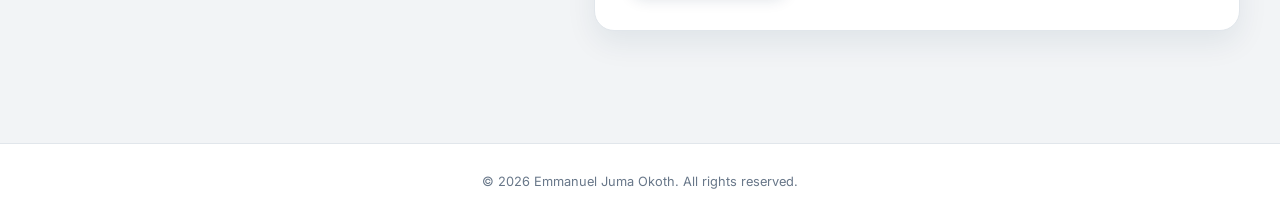
==== commit 380dffdf: "deploy test" ====
--- a/index.html
+++ b/index.html
@@ -18,7 +18,7 @@
   <a class="skip-link" href="#main">Skip to content</a>
   <header class="header" id="header">
     <div class="container nav">
-      <a href="#" class="logo" aria-label="Emmanuel Juma Okoth — Home">EJO</a>
+      <a href="#" class="logo" aria-label="Emmanuel Juma Okoth — Home">[ E J O ]</a>
 
       <nav id="nav" aria-label="Primary">
         <a href="#projects">Projects</a>
@@ -107,11 +107,7 @@
               fresh-produce exporters. Engineered to EU standards and shipped
               daily through JKIA.
             </p>
-            <p>
-              The platform presents products, services and industry expertise
-              to strengthen brand credibility and help potential clients
-              discover offerings quickly.
-            </p>
+            
 
             <div class="chips">
               <span>React</span>
@@ -134,39 +130,13 @@
           </div>
 
           <div class="project-gallery" aria-label="Project screenshots">
-            <img src="assets/Screenshot 2026-10-05 at 4.18.38 PM.png" alt="Packright Africa — homepage" loading="lazy" />
-            <img src="assets/Screenshot 2026-10-05 at 4.18.46 PM.png" alt="Packright Africa — products view" loading="lazy" />
-            
+            <img src="assets/Screenshot 2026-10-05 at 4.18.38 PM.png" alt="Packright Africa — homepage" loading="lazy" />           
           </div>
         </article>
-
-        <article class="project-card">
-          <div class="project-body">
-            <h3>A Client's Portfolio</h3>
-            <p>
-              Client portfolio website created for Praise Chemos, designed to present her professional profile, skills, experience and background in a clean and professional digital format.
-            </p>
-            <div class="chips">
-              <span>HTML</span>
-              <span>CSS</span>
-              <span>JavaScript</span>
-            </div>
-            <div class="project-actions">
-                <a
-                href="https://github.com/emmanuel-juma/Praise-Chemos"
-                target="_blank"
-                rel="noopener noreferrer"
-                class="btn primary"
-              >
-                View Codebase
-              </a>
-            </div>
-          </div>
-           <div class="project-gallery" aria-label="Project screenshots">
-              <img src="assets/Screenshot 2026-10-07 at 7.28.34 PM.png" alt="Praise Chemos — homepage" loading="lazy">
-            </div>
-        </article>
-      </div>
+      </div>
+
+
+      
     </section>
 
     <!-- Skills & Certifications -->
